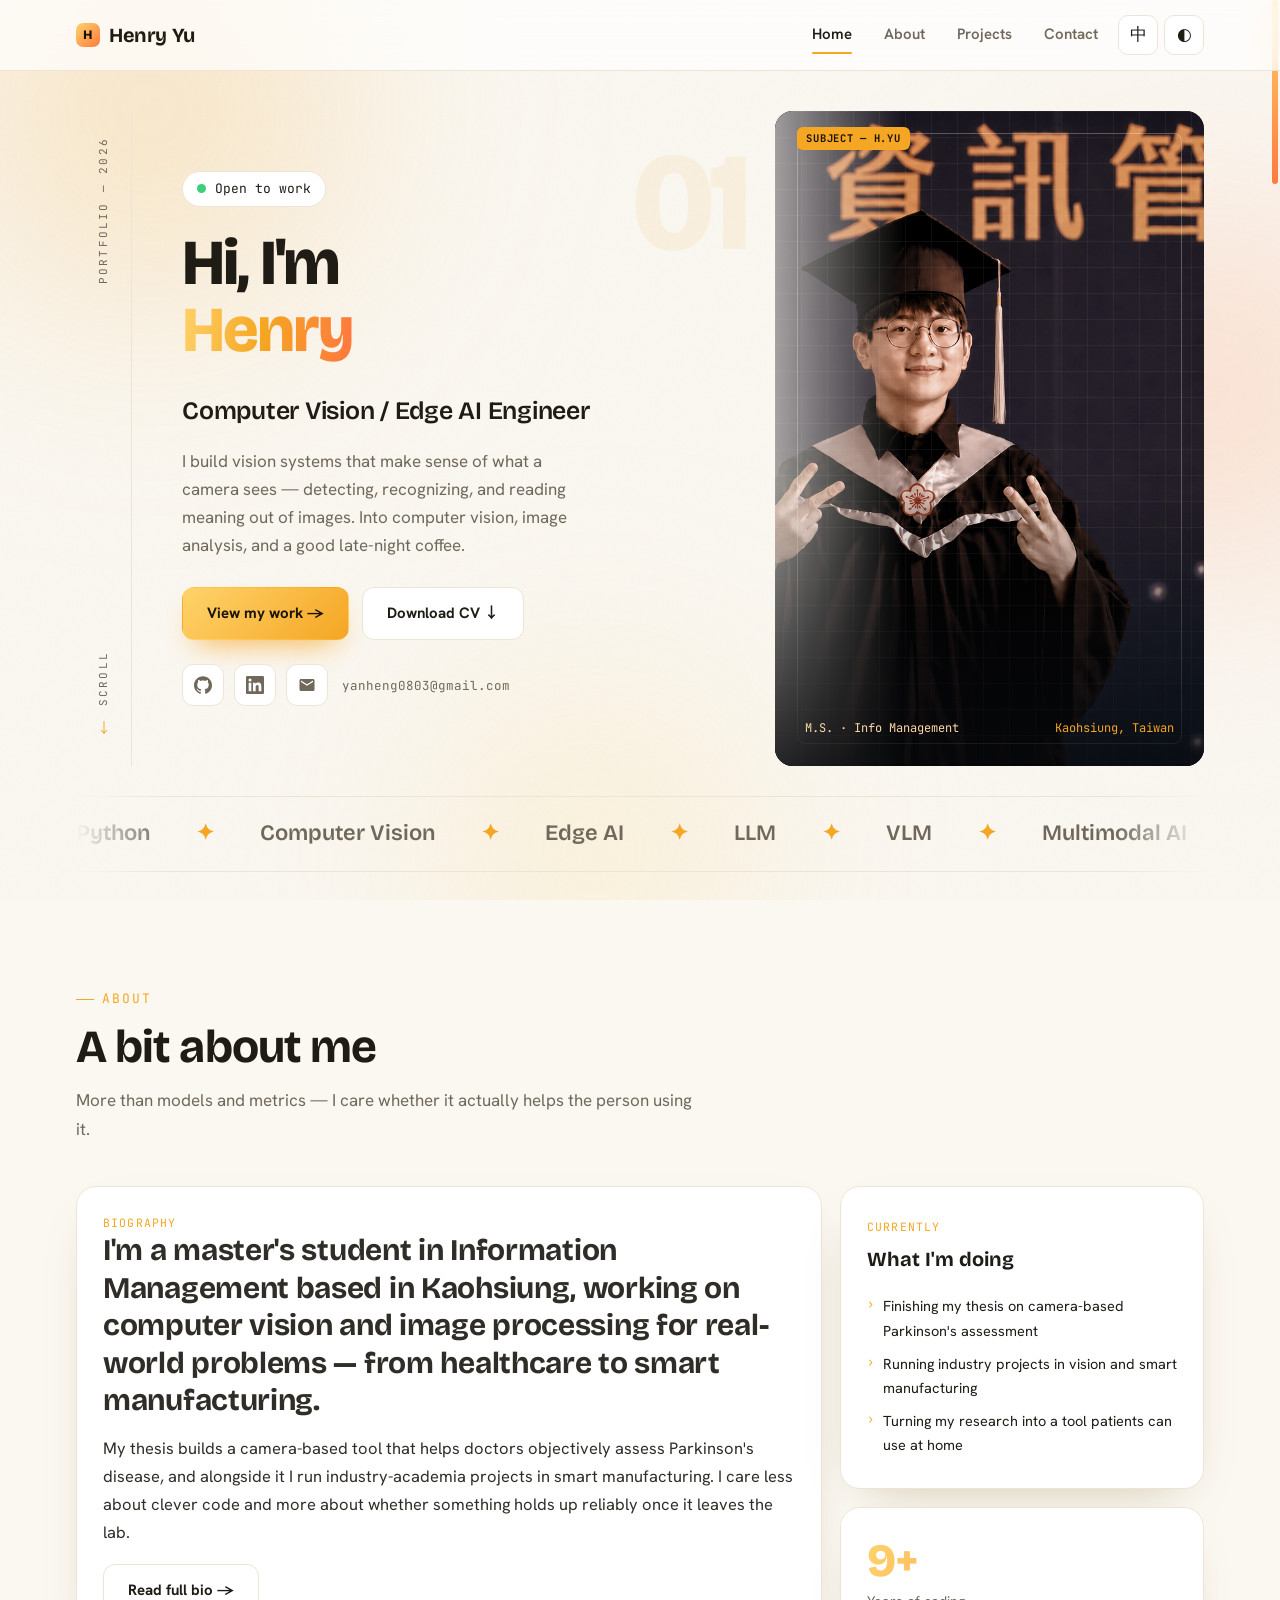
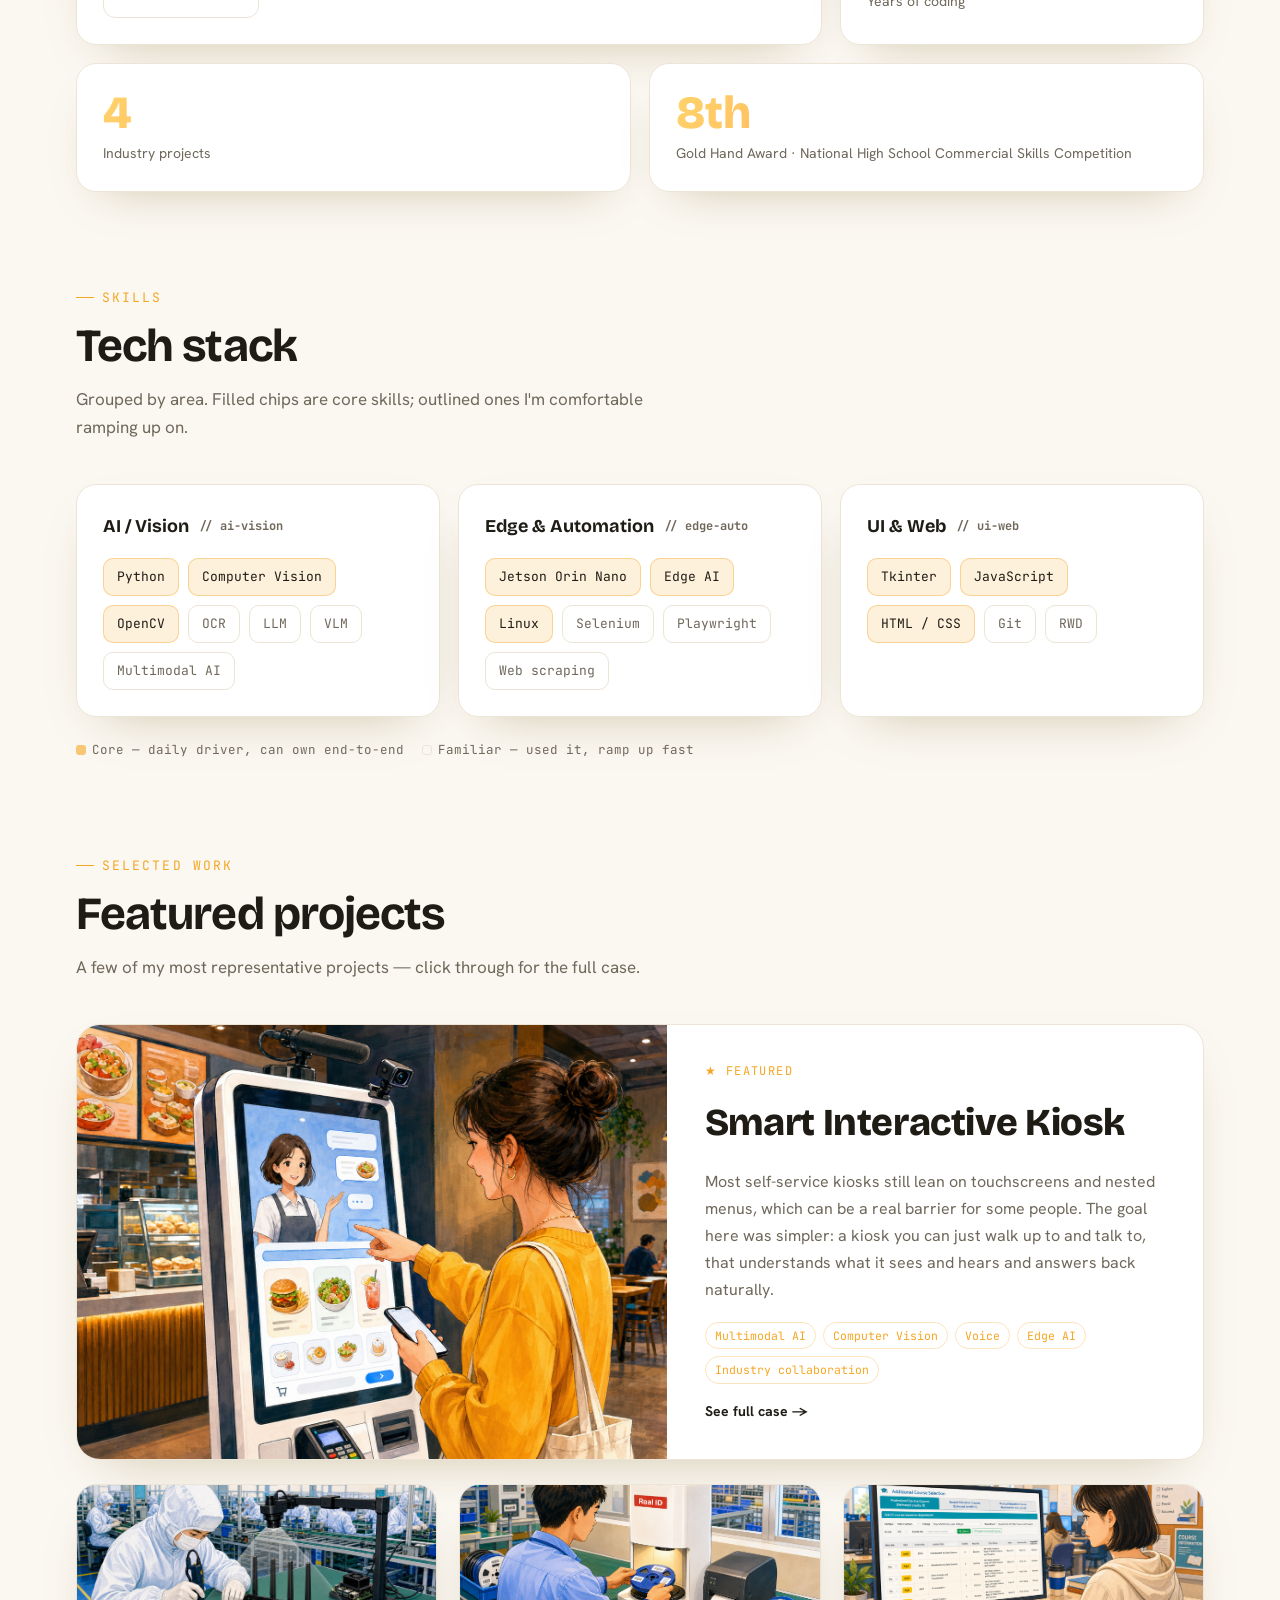
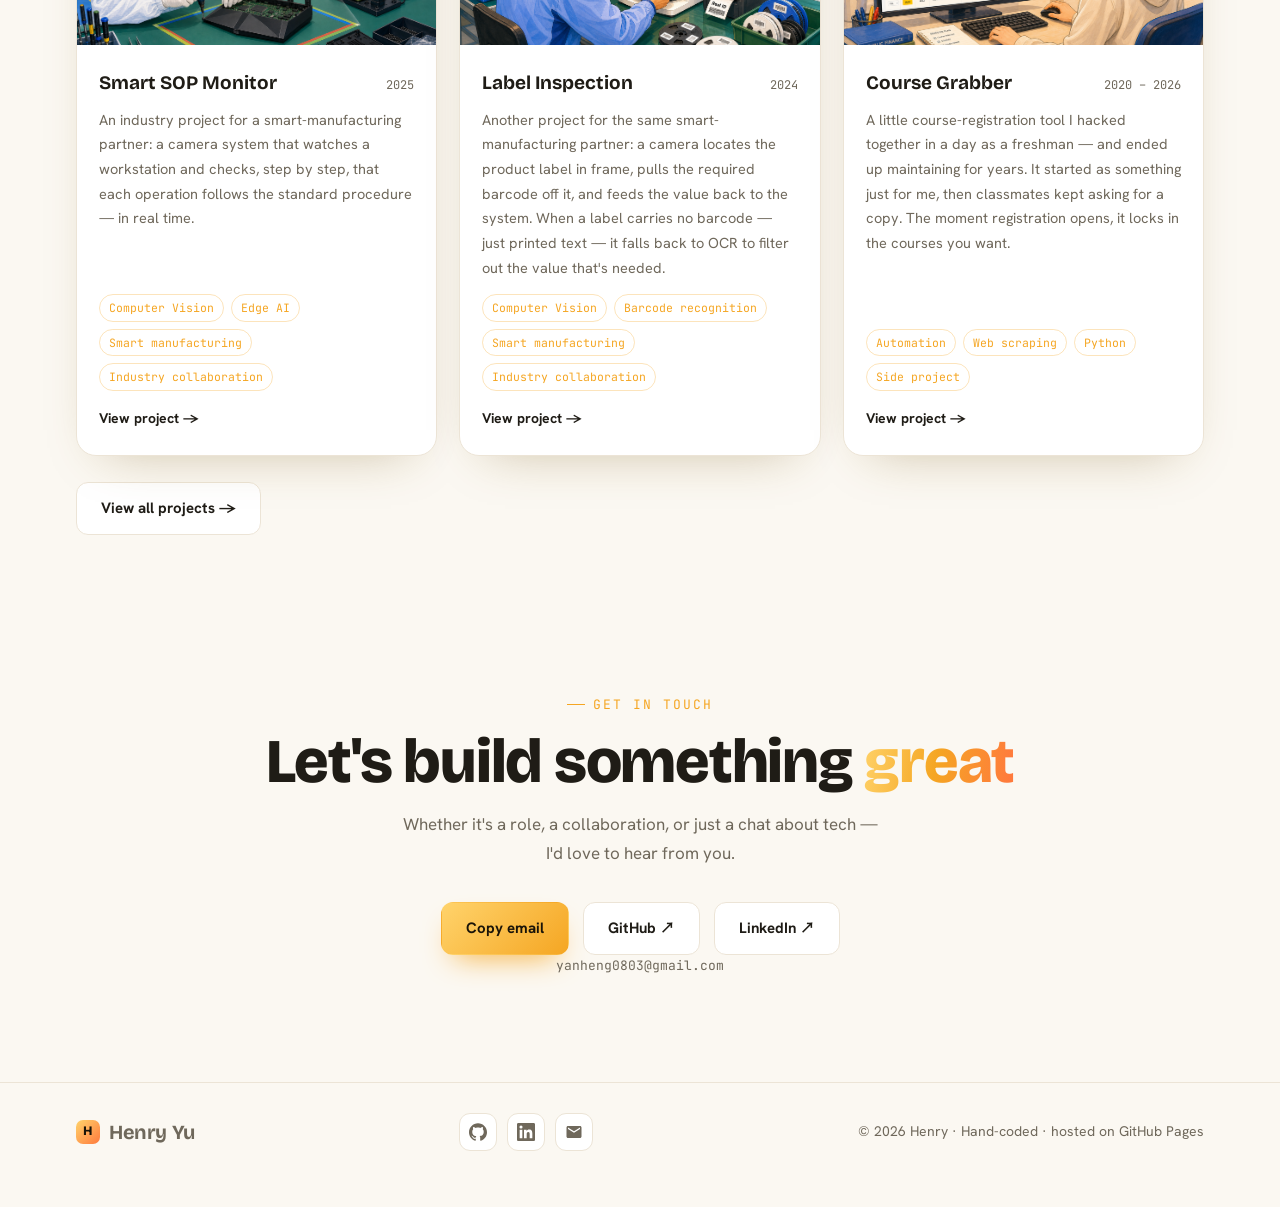
==== index.html @ 30075916 "Realign about/projects copy and swap social labels for SVG icons - Update projects intro and hero/ab" ====
<!DOCTYPE html>
<html lang="en" data-theme="dark">
<head>
<meta charset="UTF-8">
<meta name="viewport" content="width=device-width, initial-scale=1.0">
<title>Henry — Software Engineer Portfolio</title>
<link rel="preconnect" href="https://fonts.googleapis.com">
<link rel="preconnect" href="https://fonts.gstatic.com" crossorigin>
<link href="https://fonts.googleapis.com/css2?family=Bricolage+Grotesque:opsz,wght@12..96,400..800&family=Hanken+Grotesk:wght@400;500;600;700&family=JetBrains+Mono:wght@400;500;700&family=Noto+Sans+TC:wght@400;500;700;900&display=swap" rel="stylesheet">
<link rel="stylesheet" href="assets/css/style.css">
</head>
<body data-page="home">
<div class="bg-fx"><span class="blob b1"></span><span class="blob b2"></span><span class="blob b3"></span></div>
<div class="grain"></div>
<div class="progress" id="progress"></div>

<div id="site-nav"></div>

<!-- ===== HERO（CV 框景雜誌版） ===== -->
<header class="hero" id="home">
  <div class="wrap">
    <div class="hero-frame">
      <!-- 左側直書資訊軌 -->
      <div class="hero-rail" aria-hidden="true">
        <span class="rail-top">Portfolio — 2026</span>
        <div class="rail-bot">
          <span class="rail-scroll">Scroll</span>
          <span class="rail-arrow">↓</span>
        </div>
      </div>
      <!-- 文字欄 -->
      <div class="hero-main">
        <span class="hero-num" aria-hidden="true">01</span>
        <span class="status"><span class="pulse"></span><span data-bind="status">Open to work</span></span>
        <h1><span data-en="Hi, I'm" data-zh="嗨！我是">Hi, I'm</span><br><span class="grad" data-bind="name">Henry</span></h1>
        <p class="role" data-bind="role">Computer Vision / Edge AI Engineer</p>
        <p class="tag" data-bind="tagline">I build vision systems that make sense of what a camera sees — detecting, recognizing, and reading meaning out of images.</p>
        <div class="hero-btns">
          <a href="projects.html" class="btn btn-primary" data-en="View my work →" data-zh="看我的專案 →">View my work →</a>
          <a href="#" class="btn btn-ghost" data-href="resume" target="_blank" rel="noopener" data-en="Download CV ↓" data-zh="下載履歷 ↓">Download CV ↓</a>
        </div>
        <div class="hero-foot">
          <div class="socials">
            <a href="#" data-href="github" title="GitHub" aria-label="GitHub" target="_blank" rel="noopener"><svg viewBox="0 0 24 24" fill="currentColor" aria-hidden="true"><path d="M12 .297c-6.63 0-12 5.373-12 12 0 5.303 3.438 9.8 8.205 11.385.6.113.82-.258.82-.577 0-.285-.01-1.04-.015-2.04-3.338.724-4.042-1.61-4.042-1.61C4.422 18.07 3.633 17.7 3.633 17.7c-1.087-.744.084-.729.084-.729 1.205.084 1.838 1.236 1.838 1.236 1.07 1.835 2.809 1.305 3.495.998.108-.776.417-1.305.76-1.605-2.665-.3-5.466-1.332-5.466-5.93 0-1.31.465-2.38 1.235-3.22-.135-.303-.54-1.523.105-3.176 0 0 1.005-.322 3.3 1.23.96-.267 1.98-.399 3-.405 1.02.006 2.04.138 3 .405 2.28-1.552 3.285-1.23 3.285-1.23.645 1.653.24 2.873.12 3.176.765.84 1.23 1.91 1.23 3.22 0 4.61-2.805 5.625-5.475 5.92.42.36.81 1.096.81 2.22 0 1.606-.015 2.896-.015 3.286 0 .315.21.69.825.57C20.565 22.092 24 17.592 24 12.297c0-6.627-5.373-12-12-12"/></svg></a>
            <a href="#" data-href="linkedin" title="LinkedIn" aria-label="LinkedIn" target="_blank" rel="noopener"><svg viewBox="0 0 24 24" fill="currentColor" aria-hidden="true"><path d="M20.447 20.452h-3.554v-5.569c0-1.328-.027-3.037-1.852-3.037-1.853 0-2.136 1.445-2.136 2.939v5.667H9.351V9h3.414v1.561h.046c.477-.9 1.637-1.85 3.37-1.85 3.601 0 4.267 2.37 4.267 5.455v6.286zM5.337 7.433a2.062 2.062 0 01-2.063-2.065 2.064 2.064 0 112.063 2.065zm1.782 13.019H3.555V9h3.564v11.452zM22.225 0H1.771C.792 0 0 .774 0 1.729v20.542C0 23.227.792 24 1.771 24h20.451C23.2 24 24 23.227 24 22.271V1.729C24 .774 23.2 0 22.222 0h.003z"/></svg></a>
            <a href="#contact" title="Email" aria-label="Email"><svg viewBox="0 0 24 24" fill="currentColor" aria-hidden="true"><path d="M20 4H4c-1.1 0-1.99.9-1.99 2L2 18c0 1.1.9 2 2 2h16c1.1 0 2-.9 2-2V6c0-1.1-.9-2-2-2zm0 4l-8 5-8-5V6l8 5 8-5v2z"/></svg></a>
          </div>
          <span class="hero-mail" data-bind="email">hello@henry.dev</span>
        </div>
      </div>
      <!-- 右側全出血框景肖像 -->
      <div class="hero-photo">
        <img class="hero-portrait" src="assets/img/me.png" alt="Henry">
        <span class="photo-blend" aria-hidden="true"></span>
        <span class="photo-edge" aria-hidden="true"></span>
        <span class="photo-grid" aria-hidden="true"></span>
        <span class="photo-frame" aria-hidden="true"></span>
        <span class="photo-scrim" aria-hidden="true"></span>
        <span class="photo-tag">Subject — H.Yu</span>
        <span class="photo-cap">
          <span data-en="M.S. · Info Management" data-zh="資訊管理碩士">M.S. · Info Management</span>
          <span class="photo-loc" data-bind="location">Kaohsiung, TW</span>
        </span>
      </div>
    </div>
  </div>
  <div class="wrap"><div class="marquee" id="marquee"></div></div>
</header>

<!-- ===== ABOUT 摘要 ===== -->
<section class="wrap" id="about-teaser" style="padding-top:86px;padding-bottom:86px">
  <div class="sec-head" data-reveal>
    <span class="eyebrow">About</span>
    <h2 data-en="A bit about me" data-zh="關於我">A bit about me</h2>
    <p data-en="More than models and metrics — I care whether it actually helps the person using it." data-zh="不只是模型與數字，更在意它是不是真的幫得上使用它的人。">More than models and metrics — I care whether it actually helps the person using it.</p>
  </div>
  <div class="bento">
    <article class="cell c-bio spot" data-reveal>
      <span class="en" data-en="Biography" data-zh="自傳">Biography</span>
      <p class="big" data-en="I'm a master's student in Information Management based in Kaohsiung, working on computer vision and image processing for real-world problems — from healthcare to smart manufacturing." data-zh="我是一名來自高雄的資訊管理碩士生，主要做電腦視覺與影像處理，把它們用在真實的問題上——從醫療到智慧製造。">I'm a master's student in Information Management based in Kaohsiung, working on computer vision and image processing for real-world problems — from healthcare to smart manufacturing.</p>
      <p data-en="My thesis builds a camera-based tool that helps doctors objectively assess Parkinson's disease, and alongside it I run industry-academia projects in smart manufacturing. I care less about clever code and more about whether something holds up reliably once it leaves the lab." data-zh="我的碩士論文是用攝影機協助醫師客觀評估巴金森氏症，同時也接下智慧製造的產學合作計畫。比起把程式寫得多聰明，我更在意一件東西離開實驗室後，能不能穩定地在現實裡運作。">My thesis builds a camera-based tool that helps doctors objectively assess Parkinson's disease, and alongside it I run industry-academia projects in smart manufacturing. I care less about clever code and more about whether something holds up reliably once it leaves the lab.</p>
      <div class="more"><a class="btn btn-ghost" href="about.html" data-en="Read full bio →" data-zh="完整自我介紹 →">Read full bio →</a></div>
    </article>
    <article class="cell c-side spot" data-reveal>
      <span class="en" data-en="Currently" data-zh="近況">Currently</span>
      <h3 data-en="What I'm doing" data-zh="正在做的事">What I'm doing</h3>
      <ul>
        <li><span class="mn">›</span> <span data-en="Finishing my thesis on camera-based Parkinson's assessment" data-zh="完成以攝影機評估巴金森氏症的碩士論文">Finishing my thesis on camera-based Parkinson's assessment</span></li>
        <li><span class="mn">›</span> <span data-en="Running industry projects in vision and smart manufacturing" data-zh="執行影像處理與智慧製造的產學計畫">Running industry projects in vision and smart manufacturing</span></li>
        <li><span class="mn">›</span> <span data-en="Turning my research into a tool patients can use at home" data-zh="把研究做成病患在家就能使用的工具">Turning my research into a tool patients can use at home</span></li>
      </ul>
    </article>
    <div id="stats" style="display:contents"></div>
  </div>
</section>

<!-- ===== SKILLS ===== -->
<section class="wrap" id="skills-sec" style="padding:0 26px 86px">
  <div class="sec-head" data-reveal>
    <span class="eyebrow">Skills</span>
    <h2 data-en="Tech stack" data-zh="技術棧">Tech stack</h2>
    <p data-en="Grouped by area. Filled chips are core skills; outlined ones I'm comfortable ramping up on." data-zh="依領域分組，實心代表核心技能、外框代表熟悉並能上手。">Grouped by area. Filled chips are core skills; outlined ones I'm comfortable ramping up on.</p>
  </div>
  <div class="skill-bento" id="skills" data-reveal></div>
  <div class="skill-note">
    <span><span class="dotc"></span><span data-en="Core — daily driver, can own end-to-end" data-zh="核心：日常主力、能獨立負責">Core — daily driver, can own end-to-end</span></span>
    <span><span class="doto"></span><span data-en="Familiar — used it, ramp up fast" data-zh="熟悉：用過、能快速上手">Familiar — used it, ramp up fast</span></span>
  </div>
</section>

<!-- ===== 精選專案 ===== -->
<section class="wrap" id="work" style="padding:0 26px 60px">
  <div class="sec-head" data-reveal>
    <span class="eyebrow">Selected work</span>
    <h2 data-en="Featured projects" data-zh="精選專案">Featured projects</h2>
    <p data-en="A few of my most representative projects — click through for the full case." data-zh="挑了幾個最有代表性的作品，點進去看完整介紹。">A few of my most representative projects — click through for the full case.</p>
  </div>
  <div id="featured-grid" data-reveal></div>
  <div style="margin-top:26px"><a class="btn btn-ghost" href="projects.html" data-en="View all projects →" data-zh="查看全部專案 →">View all projects →</a></div>
</section>

<!-- ===== 聯絡 ===== -->
<section class="contact" id="contact">
  <div class="wrap" data-reveal>
    <span class="eyebrow" style="justify-content:center">Get in touch</span>
    <h2><span data-en="Let's build something" data-zh="一起做點">Let's build something</span> <span class="grad" data-en="great" data-zh="有趣的事">great</span><span data-en="" data-zh="吧"></span></h2>
    <p data-en="Whether it's a role, a collaboration, or just a chat about tech — I'd love to hear from you." data-zh="不論是工作機會、專案合作，或只是想聊聊技術，都歡迎找我。">Whether it's a role, a collaboration, or just a chat about tech — I'd love to hear from you.</p>
    <div class="cbtns">
      <a class="btn btn-primary" id="mailbtn" href="#" data-href="email" data-en="Copy email" data-zh="複製 Email">Copy email</a>
      <a class="btn btn-ghost" href="#" data-href="github" target="_blank" rel="noopener">GitHub ↗</a>
      <a class="btn btn-ghost" href="#" data-href="linkedin" target="_blank" rel="noopener">LinkedIn ↗</a>
    </div>
    <p class="copy" id="copyhint" data-bind="email">hello@henry.dev</p>
  </div>
</section>

<div id="site-foot"></div>

<script src="assets/js/data.js"></script>
<script src="assets/js/app.js"></script>
</body>
</html>
---- assets/css/style.css ----
/* ============================================================
   共用樣式 · 多頁作品集
   亮/暗主題、Bento、極光背景、共用元件
   ============================================================ */
@property --ang{syntax:'<angle>';initial-value:0deg;inherits:false}

:root{
  --accent:#f5a623;
  --accent2:#ff7a3d;
  --accent3:#ffd36b;
  --display:"Bricolage Grotesque","Noto Sans TC",sans-serif;
  --body:"Hanken Grotesk","Noto Sans TC",sans-serif;
  --mono:"JetBrains Mono",monospace;
  --r:20px;
  --sb-w:12px;                 /* 自訂捲軸軌道寬度（亦為預留空間） */
  --face-x:42.3%;              /* me.png 水平焦點：650 / 1536，肖像直裁時讓人物置中 */
}
html[data-theme="dark"]{
  --bg:#0b0c0f; --bg2:#0e1014; --elev:#14161c; --elev2:#191c24;
  --ink:#edeff4; --muted:#969cab; --line:#23262f;
  --glass:rgba(20,22,28,.6);
  --shadow:0 24px 60px -30px rgba(0,0,0,.8);
  --aurora:.5;
}
html[data-theme="light"]{
  --bg:#fbf8f2; --bg2:#fff; --elev:#ffffff; --elev2:#fffaf0;
  --ink:#1f1c16; --muted:#6f685b; --line:#ece4d6;
  --glass:rgba(255,255,255,.7);
  --shadow:0 20px 50px -28px rgba(120,90,20,.4);
  --aurora:.35;
}

*{margin:0;padding:0;box-sizing:border-box}
html{scroll-behavior:smooth}
body{background:var(--bg);color:var(--ink);font-family:var(--body);font-size:17px;line-height:1.7;-webkit-font-smoothing:antialiased;overflow-x:clip;transition:background .4s,color .4s}
::selection{background:var(--accent);color:#1a1408}
a{color:inherit}
img{max-width:100%;display:block;-webkit-user-select:none;user-select:none;-webkit-user-drag:none;-webkit-touch-callout:none}
.wrap{max-width:1180px;margin:0 auto;padding:0 26px}
section{scroll-margin-top:90px;position:relative;z-index:1}

/* ---- 背景：極光 + 顆粒 ---- */
.bg-fx{position:fixed;inset:0;z-index:0;pointer-events:none;overflow:hidden}
.blob{position:absolute;border-radius:50%;filter:blur(90px);opacity:var(--aurora);mix-blend-mode:screen}
html[data-theme="light"] .blob{mix-blend-mode:multiply;filter:blur(110px)}
.blob.b1{width:540px;height:540px;background:radial-gradient(circle,var(--accent),transparent 70%);top:-160px;left:-120px;animation:drift1 22s ease-in-out infinite}
.blob.b2{width:460px;height:460px;background:radial-gradient(circle,var(--accent2),transparent 70%);top:18%;right:-160px;animation:drift2 26s ease-in-out infinite}
.blob.b3{width:420px;height:420px;background:radial-gradient(circle,var(--accent3),transparent 70%);bottom:-160px;left:30%;animation:drift1 30s ease-in-out infinite}
@keyframes drift1{50%{transform:translate(60px,40px) scale(1.1)}}
@keyframes drift2{50%{transform:translate(-50px,60px) scale(1.05)}}
.grain{position:fixed;inset:0;z-index:0;pointer-events:none;opacity:.05;
  background-image:url("data:image/svg+xml,%3Csvg xmlns='http://www.w3.org/2000/svg' width='120' height='120'%3E%3Cfilter id='n'%3E%3CfeTurbulence type='fractalNoise' baseFrequency='.9' numOctaves='2'/%3E%3C/filter%3E%3Crect width='100%25' height='100%25' filter='url(%23n)'/%3E%3C/svg%3E")}

/* ---- 捲動進度條 ---- */
.progress{position:fixed;top:0;left:0;height:3px;width:0;z-index:120;background:linear-gradient(90deg,var(--accent),var(--accent2))}

/* ---- 自訂捲軸：隱藏原生捲軸、浮在內容之上但置於 nav 之後、停止捲動後淡出（全頁適用） ---- */
html{scrollbar-width:none;-ms-overflow-style:none}
html::-webkit-scrollbar,body::-webkit-scrollbar{width:0;height:0;display:none}
/* 浮層式捲軸：不占版面寬度（nav 與各區塊維持滿版、淡出不位移）；z-index 介於內容(1)與 nav(100) 之間，捲到頂端會滑進 nav 後方 */
#scrollbar{position:fixed;top:0;right:0;z-index:50;width:var(--sb-w);height:100%;pointer-events:none;opacity:0;transition:opacity .3s ease}
#scrollbar.show{opacity:1}
#scrollbar .sb-thumb{position:absolute;top:0;right:2px;width:6px;min-height:36px;border-radius:999px;background:linear-gradient(180deg,var(--accent3),var(--accent2));box-shadow:0 2px 8px -3px rgba(0,0,0,.35);pointer-events:auto;cursor:grab;will-change:transform;transition:width .15s ease,right .15s ease}
#scrollbar .sb-thumb:hover{width:8px;right:1px}
#scrollbar .sb-thumb:active{cursor:grabbing;width:8px;right:1px}
@media(prefers-reduced-motion:reduce){#scrollbar,#scrollbar .sb-thumb{transition:none}}
@media(max-width:620px){:root{--sb-w:9px}#scrollbar .sb-thumb{width:5px;right:2px}#scrollbar .sb-thumb:hover,#scrollbar .sb-thumb:active{width:6px;right:1px}}

/* ---- 標題系統 ---- */
.eyebrow{font-family:var(--mono);font-size:13px;letter-spacing:.16em;color:var(--accent);text-transform:uppercase;display:inline-flex;align-items:center;gap:8px}
.eyebrow::before{content:"";width:18px;height:1px;background:var(--accent)}
.sec-head{margin-bottom:42px;max-width:62ch}
.sec-head h2{font-family:var(--display);font-weight:700;font-size:clamp(30px,4.4vw,46px);letter-spacing:-.02em;margin-top:12px;line-height:1.08}
.sec-head p{color:var(--muted);margin-top:14px}
.grad{background:linear-gradient(100deg,var(--accent3),var(--accent) 25%,var(--accent2) 50%,var(--accent) 75%,var(--accent3));-webkit-background-clip:text;background-clip:text;color:transparent;background-size:200% auto;background-position:0 center;animation:shine 7s linear infinite}
@keyframes shine{to{background-position:200% center}}

/* reveal */
[data-reveal]{opacity:0;transform:translateY(22px);transition:opacity .7s ease,transform .7s cubic-bezier(.2,.7,.2,1)}
[data-reveal].in{opacity:1;transform:none}

/* ---------- NAV ---------- */
#site-nav{position:sticky;top:0;z-index:100;transition:box-shadow .3s ease}
#site-nav.scrolled{box-shadow:0 10px 30px -20px rgba(0,0,0,.55)}
nav.nav{position:relative;backdrop-filter:blur(14px);background:var(--glass);border-bottom:1px solid var(--line)}
.nav-in{max-width:1180px;margin:0 auto;padding:14px 26px;display:flex;align-items:center;justify-content:space-between}
.logo{font-family:var(--display);font-weight:700;font-size:20px;letter-spacing:-.02em;text-decoration:none;display:flex;align-items:center;gap:9px}
.logo .mk{width:24px;height:24px;border-radius:7px;background:linear-gradient(135deg,var(--accent3),var(--accent2));display:grid;place-items:center;color:#1a1408;font-size:13px;font-weight:800}
.nav-right{display:flex;align-items:center;gap:6px}
.nav-links{display:flex;gap:4px;align-items:center}
.nav-links a{text-decoration:none;color:var(--muted);font-weight:600;font-size:15px;padding:8px 14px;border-radius:9px;transition:.18s;position:relative}
.nav-links a:hover{color:var(--ink)}
.nav-links a.active{color:var(--ink)}
.nav-links a.active::after{content:"";position:absolute;left:14px;right:14px;bottom:2px;height:2px;background:var(--accent);border-radius:2px}
.icon-btn{width:40px;height:40px;border-radius:10px;border:1px solid var(--line);background:var(--elev);color:var(--ink);cursor:pointer;display:grid;place-items:center;font-size:17px;transition:.2s}
.icon-btn:hover{border-color:var(--accent);color:var(--accent)}
.burger{display:none}

/* ---------- 共用元件 ---------- */
.btn{display:inline-flex;align-items:center;gap:9px;text-decoration:none;font-weight:700;font-size:15px;padding:13px 24px;border-radius:12px;transition:.2s;border:1px solid transparent;cursor:pointer}
.btn-primary{background:linear-gradient(135deg,var(--accent3),var(--accent));color:#1a1408;box-shadow:0 14px 30px -14px var(--accent)}
.btn-primary:hover{transform:translateY(-2px)}
.btn-ghost{border-color:var(--line);color:var(--ink);background:var(--elev)}
.btn-ghost:hover{border-color:var(--accent);transform:translateY(-2px)}
.socials{display:flex;gap:10px}
.socials a{width:42px;height:42px;border-radius:11px;background:var(--elev);border:1px solid var(--line);display:grid;place-items:center;text-decoration:none;font-family:var(--mono);font-size:13px;font-weight:700;color:var(--muted);transition:.2s}
.socials a:hover{color:var(--accent);border-color:var(--accent);transform:translateY(-3px)}
.socials svg{width:18px;height:18px;display:block}
.spot{position:relative}
.spot::before{content:"";position:absolute;inset:0;background:radial-gradient(280px circle at var(--mx,50%) var(--my,50%),color-mix(in srgb,var(--accent) 20%,transparent),transparent 62%);opacity:0;transition:opacity .3s;pointer-events:none}
.spot:hover::before{opacity:1}
.pills{display:flex;flex-wrap:wrap;gap:9px}
.pill{font-family:var(--mono);font-size:13px;padding:7px 13px;border-radius:10px;border:1px solid var(--line);color:var(--muted);transition:.18s;cursor:default}
.pill.core{background:color-mix(in srgb,var(--accent) 16%,transparent);border-color:color-mix(in srgb,var(--accent) 40%,transparent);color:var(--ink)}
.pill:hover{transform:translateY(-2px);border-color:var(--accent);color:var(--ink)}

/* ---------- HERO（首頁 · CV 框景雜誌版） ---------- */
.hero{padding:40px 0 22px}
.status{display:inline-flex;align-items:center;gap:9px;font-family:var(--mono);font-size:13px;color:var(--ink);background:var(--elev);border:1px solid var(--line);padding:6px 14px;border-radius:999px;margin-bottom:22px}
.status .pulse{width:9px;height:9px;border-radius:50%;background:#3ad07a;box-shadow:0 0 0 0 rgba(58,208,122,.6);animation:pulse 2s infinite}
@keyframes pulse{70%{box-shadow:0 0 0 8px rgba(58,208,122,0)}100%{box-shadow:0 0 0 0 rgba(58,208,122,0)}}

/* 版面骨架：直書軌 + 文字 + 框景肖像（無外框卡片，直接落在頁面上） */
.hero-frame{position:relative;display:grid;grid-template-columns:56px minmax(0,1fr) clamp(360px,38%,440px);min-height:540px}

/* 左側直書資訊軌 */
.hero-rail{border-right:1px solid var(--line);display:flex;flex-direction:column;align-items:center;justify-content:space-between;padding:26px 0}
.hero-rail .rail-top,.hero-rail .rail-scroll{writing-mode:vertical-rl;transform:rotate(180deg);font-family:var(--mono);font-size:11px;letter-spacing:.2em;color:var(--muted);text-transform:uppercase}
.hero-rail .rail-bot{display:flex;flex-direction:column;align-items:center;gap:10px}
.hero-rail .rail-arrow{color:var(--accent);font-size:14px}

/* 中間文字欄 */
.hero-main{position:relative;display:flex;flex-direction:column;justify-content:center;padding:clamp(40px,5vw,60px) clamp(30px,4vw,50px)}
.hero-main > :not(.hero-num){position:relative;z-index:1}
.hero-main .status{align-self:flex-start}
.hero-num{position:absolute;top:22px;right:30px;z-index:0;font-family:var(--display);font-weight:800;font-size:clamp(96px,12vw,140px);line-height:1;letter-spacing:-.04em;color:color-mix(in srgb,var(--accent) 9%,transparent);pointer-events:none;user-select:none}
.hero h1{font-family:var(--display);font-weight:800;font-size:clamp(46px,5.2vw,64px);line-height:1.06;letter-spacing:-.03em}
.hero .role{font-family:var(--display);font-weight:600;font-size:clamp(20px,2.4vw,25px);color:var(--ink);margin-top:26px;letter-spacing:-.01em}
.hero .role b{color:var(--muted);font-weight:600}
.hero .tag{color:var(--muted);font-size:17px;max-width:42ch;margin:14px 0 28px;line-height:1.65}
.hero-btns{display:flex;gap:13px;flex-wrap:wrap}
.hero-foot{display:flex;align-items:center;gap:14px;margin-top:24px;flex-wrap:wrap}
.hero-mail{font-family:var(--mono);font-size:12.5px;color:var(--muted)}

/* 右側全出血框景肖像 */
.hero-photo{position:relative;overflow:hidden;border-radius:18px;background:linear-gradient(150deg,#3a3f58,#15171f)}
.hero-portrait{position:absolute;inset:0;width:100%;height:100%;object-fit:cover;object-position:var(--face-x) top;filter:grayscale(.4) contrast(1.06) brightness(.95)}
.photo-blend{position:absolute;inset:0;background:linear-gradient(165deg,color-mix(in srgb,var(--accent2) 45%,transparent),color-mix(in srgb,var(--bg) 45%,transparent));mix-blend-mode:color;pointer-events:none}
.photo-edge{position:absolute;inset:0;background:linear-gradient(to right,color-mix(in srgb,var(--bg) 60%,transparent),transparent 30%);pointer-events:none}
.photo-grid{position:absolute;inset:0;pointer-events:none;background:linear-gradient(rgba(255,255,255,.05) 1px,transparent 1px) 0 0/100% 26px,linear-gradient(90deg,rgba(255,255,255,.05) 1px,transparent 1px) 0 0/26px 100%}
.photo-frame{position:absolute;inset:22px;border:1px solid rgba(255,255,255,.28);border-radius:8px;pointer-events:none}
.photo-scrim{position:absolute;left:0;right:0;bottom:0;height:42%;background:linear-gradient(to top,rgba(8,9,12,.8),transparent);pointer-events:none}
.photo-tag{position:absolute;top:16px;left:22px;font-family:var(--mono);font-size:10.5px;font-weight:700;letter-spacing:.07em;text-transform:uppercase;background:var(--accent);color:#1a1408;padding:3px 9px;border-radius:6px}
.photo-cap{position:absolute;left:30px;right:30px;bottom:28px;font-family:var(--mono);font-size:12px;color:#ffd9a8;display:flex;justify-content:space-between;gap:10px}
.photo-cap .photo-loc{color:var(--accent)}

/* ---------- MARQUEE ---------- */
.marquee{margin-top:30px;border-top:1px solid var(--line);border-bottom:1px solid var(--line);padding:18px 0;overflow:hidden;
  -webkit-mask:linear-gradient(90deg,transparent,#000 8%,#000 92%,transparent);mask:linear-gradient(90deg,transparent,#000 8%,#000 92%,transparent)}
.marquee .track{display:flex;gap:46px;width:max-content;animation:scrollx 28s linear infinite}
.marquee:hover .track{animation-play-state:paused}
.marquee .item{font-family:var(--display);font-weight:600;font-size:22px;color:var(--muted);display:flex;align-items:center;gap:46px;white-space:nowrap}
.marquee .item span::after{content:"✦";color:var(--accent);margin-left:46px}
@keyframes scrollx{to{transform:translateX(-50%)}}

/* ---------- BENTO ---------- */
.bento{display:grid;grid-template-columns:repeat(6,1fr);grid-auto-rows:minmax(120px,auto);gap:18px}
.cell{background:var(--elev);border:1px solid var(--line);border-radius:var(--r);padding:26px;box-shadow:var(--shadow);position:relative;overflow:hidden;transition:border-color .25s,transform .25s}
.cell:hover{border-color:color-mix(in srgb,var(--accent) 50%,var(--line));transform:translateY(-3px)}
.cell .en{font-family:var(--mono);font-size:11.5px;letter-spacing:.1em;color:var(--accent);text-transform:uppercase}
.cell h3{font-family:var(--display);font-weight:700;font-size:20px;margin:6px 0 10px}
.cell p{color:var(--muted);font-size:15.5px}
.c-bio{grid-column:span 4;grid-row:span 2;display:flex;flex-direction:column}
.c-bio .big{font-family:var(--display);font-weight:700;font-size:clamp(22px,2.5vw,30px);letter-spacing:-.01em;line-height:1.25;margin-bottom:14px}
.c-bio p{font-size:16.5px;color:var(--ink);opacity:.92}
.c-bio .more{margin-top:auto;padding-top:18px}
.c-side{grid-column:span 2}
.c-side ul{list-style:none;margin-top:8px;display:flex;flex-direction:column;gap:8px}
.c-side li{font-size:14.5px;display:flex;gap:9px;color:var(--ink)}
.c-side li .mn{font-family:var(--mono);color:var(--accent);font-size:12px}
.c-side li a{text-decoration:none;transition:color .18s}
.c-side li a:hover{color:var(--accent)}
.c-stat{grid-column:span 2;display:flex;flex-direction:column;justify-content:center}
.c-stat .num{font-family:var(--display);font-weight:800;font-size:clamp(34px,4vw,46px);line-height:1;background:linear-gradient(120deg,var(--accent3),var(--accent2));-webkit-background-clip:text;background-clip:text;color:transparent}
.c-stat .k{color:var(--muted);font-size:14px;margin-top:6px}
.half{grid-column:span 3}

/* ---------- SKILLS ---------- */
.skill-bento{display:grid;grid-template-columns:repeat(3,1fr);gap:18px}
.scard{background:var(--elev);border:1px solid var(--line);border-radius:var(--r);padding:26px;box-shadow:var(--shadow)}
.scard h3{font-family:var(--display);font-weight:700;font-size:18px;display:flex;align-items:center;gap:10px;margin-bottom:16px}
.scard h3 .n{font-family:var(--mono);font-size:12px;color:var(--muted)}
.skill-note{margin-top:22px;font-family:var(--mono);font-size:12.5px;color:var(--muted);display:flex;gap:18px;flex-wrap:wrap}
.skill-note b{color:var(--ink);font-weight:500}
.dotc{display:inline-block;width:10px;height:10px;border-radius:3px;background:color-mix(in srgb,var(--accent) 60%,transparent);margin-right:6px;vertical-align:-1px}
.doto{display:inline-block;width:10px;height:10px;border-radius:3px;border:1px solid var(--line);margin-right:6px;vertical-align:-1px}

/* ---------- PROJECTS ---------- */
.featured{display:grid;grid-template-columns:1.1fr 1fr;background:var(--elev);border:1px solid var(--line);border-radius:24px;overflow:hidden;box-shadow:var(--shadow);margin-bottom:24px;transition:border-color .25s;text-decoration:none;color:inherit}
.featured:hover{border-color:color-mix(in srgb,var(--accent) 50%,var(--line))}
.featured .cover{--inset:18px;min-height:300px;position:relative;display:grid;place-items:center;color:#fff;overflow:hidden;background:linear-gradient(150deg,#3a3f58,#15171f);background-size:cover;background-position:center}
.featured .cover .label{font-family:var(--display);font-weight:800;font-size:34px;z-index:2;text-align:center;padding:0 24px;text-shadow:0 2px 16px rgba(0,0,0,.35)}
.featured .body{padding:36px 38px;display:flex;flex-direction:column;justify-content:center}
.featured .ribbon{font-family:var(--mono);font-size:12px;color:var(--accent);letter-spacing:.12em;text-transform:uppercase}
.featured h3{font-family:var(--display);font-weight:800;font-size:clamp(26px,3.4vw,38px);letter-spacing:-.01em;margin:10px 0 12px}
.featured p{color:var(--muted);font-size:16px;margin-bottom:18px}

.proj-grid{display:grid;grid-template-columns:repeat(3,1fr);gap:22px}
.pcard{background:var(--elev);border:1px solid var(--line);border-radius:20px;overflow:hidden;box-shadow:var(--shadow);transition:transform .25s,border-color .25s;display:flex;flex-direction:column;text-decoration:none;color:inherit}
.pcard:hover{transform:translateY(-6px);border-color:color-mix(in srgb,var(--accent) 50%,var(--line))}
.pcover{--inset:13px;height:160px;position:relative;display:grid;place-items:center;color:#fff;overflow:hidden;background-size:cover;background-position:center}
.pcover .lb{font-family:var(--display);font-weight:800;font-size:21px;z-index:2;text-align:center;padding:0 16px}
.cv1{background:linear-gradient(150deg,#3a3f58,#15171f)}
.cv2{background:linear-gradient(150deg,#2e6e63,#163f38)}
.cv3{background:linear-gradient(150deg,#a8581f,#5e2c0c)}
.cv4{background:linear-gradient(150deg,#5a3f7a,#2c1d44)}
.cv5{background:linear-gradient(150deg,#1f5f8b,#10314a)}
/* 封面：電腦視覺「框景」處理 —— 細感測格線 + 內框 + 類別角標；填了真圖時自動隱藏 */
.featured .cover::after,.pcover::after,.detail-cover::after{content:"";position:absolute;inset:0;pointer-events:none;
  background:linear-gradient(rgba(255,255,255,.045) 1px,transparent 1px) 0 0/100% 26px,
            linear-gradient(90deg,rgba(255,255,255,.045) 1px,transparent 1px) 0 0/26px 100%}
.featured .cover::before,.pcover::before,.detail-cover::before{content:"";position:absolute;inset:var(--inset);pointer-events:none;z-index:1;
  border:1px solid rgba(255,255,255,.26);border-radius:8px}
.cov-tag{position:absolute;top:var(--inset);left:var(--inset);transform:translateY(-50%);z-index:3;
  font-family:var(--mono);font-size:10.5px;font-weight:700;letter-spacing:.07em;text-transform:uppercase;
  background:var(--accent);color:#1a1408;padding:3px 9px;border-radius:6px;box-shadow:0 4px 12px -6px rgba(0,0,0,.55)}
.featured .cover.has-img::after,.pcover.has-img::after,.detail-cover.has-img::after,
.featured .cover.has-img::before,.pcover.has-img::before,.detail-cover.has-img::before{display:none}
.has-img .cov-tag{display:none}
.pbody{padding:22px 22px 24px;display:flex;flex-direction:column;flex:1}
.pbody .ptop{display:flex;justify-content:space-between;align-items:baseline;gap:10px}
.pbody h3{font-family:var(--display);font-weight:700;font-size:19px}
.pbody .year{font-family:var(--mono);font-size:12px;color:var(--muted)}
.pbody p{color:var(--muted);font-size:14.5px;margin:8px 0 14px}
.ptags{display:flex;gap:7px;flex-wrap:wrap;margin-top:auto}
.ptags span{font-family:var(--mono);font-size:11.5px;color:var(--accent);border:1px solid color-mix(in srgb,var(--accent) 30%,transparent);padding:3px 9px;border-radius:999px}
.plink{margin-top:16px;font-weight:700;font-size:14px;text-decoration:none;color:var(--ink);display:inline-flex;align-items:center;gap:6px;transition:.18s}
.pcard:hover .plink{color:var(--accent);gap:10px}

/* 標籤篩選 */
.filters{display:flex;gap:10px;flex-wrap:wrap;margin-bottom:34px}
.fchip{font-family:var(--mono);font-size:13px;padding:8px 16px;border-radius:999px;border:1px solid var(--line);background:var(--elev);color:var(--muted);cursor:pointer;transition:.18s}
.fchip:hover{color:var(--ink);border-color:var(--accent)}
.fchip.on{background:var(--ink);color:var(--bg);border-color:var(--ink)}

/* ---------- 頁面通用頁首 ---------- */
.page-head{padding-top:64px;padding-bottom:10px}
.page-head h1{font-family:var(--display);font-weight:800;font-size:clamp(38px,7vw,72px);letter-spacing:-.03em;line-height:1.02;margin-top:14px}
.page-head p{color:var(--muted);font-size:18px;max-width:56ch;margin-top:16px}

/* ---------- ABOUT 頁 ---------- */
.about-hero{padding-top:48px;padding-bottom:20px;display:grid;grid-template-columns:.72fr 1.28fr;gap:clamp(30px,4vw,50px);align-items:center}
.about-hero .photo{height:clamp(400px,42vw,470px)}
.about-hero .hero-portrait{object-position:var(--face-x) 18%}
/* about 肖像較窄，框景說明一律直排，避免兩段文字相撞 */
.about-hero .photo-cap{flex-direction:column;align-items:flex-start;gap:3px;font-size:11.5px}
.prose{max-width:68ch}
.prose p{margin:0 0 20px;font-size:17.5px;color:var(--ink);opacity:.92}
.prose p:first-of-type::first-letter{font-family:var(--display);font-weight:800;font-size:3.4em;float:left;line-height:.8;padding:6px 12px 0 0;color:var(--accent)}
.lead-line{font-family:var(--display);font-weight:700;font-size:clamp(22px,3vw,32px);line-height:1.3;letter-spacing:-.01em;margin-bottom:26px}

/* timeline */
.timeline{position:relative;margin-top:14px;padding-left:30px}
.timeline::before{content:"";position:absolute;left:7px;top:6px;bottom:6px;width:2px;background:linear-gradient(var(--accent),transparent)}
.tl-item{position:relative;padding:0 0 30px 14px}
.tl-item::before{content:"";position:absolute;left:-30px;top:6px;width:16px;height:16px;border-radius:50%;background:var(--bg);border:3px solid var(--accent)}
.tl-item .when{font-family:var(--mono);font-size:13px;color:var(--accent)}
.tl-item h3{font-family:var(--display);font-weight:700;font-size:20px;margin:4px 0 4px}
.tl-item .where{color:var(--ink);font-weight:600;font-size:15px}
.tl-item p{color:var(--muted);font-size:15px;margin-top:6px}

/* values */
.values{display:grid;grid-template-columns:repeat(3,1fr);gap:18px}
.vcard{background:var(--elev);border:1px solid var(--line);border-radius:var(--r);padding:28px;box-shadow:var(--shadow)}
.vcard .vn{font-family:var(--display);font-weight:800;font-size:30px;color:color-mix(in srgb,var(--accent) 70%,var(--ink));line-height:1}
.vcard h3{font-family:var(--display);font-weight:700;font-size:19px;margin:14px 0 8px}
.vcard p{color:var(--muted);font-size:15px}

/* ---------- PROJECT 詳情頁 ---------- */
.detail-hero{padding:36px 0 10px}
.back{font-family:var(--mono);font-size:13px;color:var(--muted);text-decoration:none}
.back:hover{color:var(--accent)}
.detail-hero h1{font-family:var(--display);font-weight:800;font-size:clamp(34px,6vw,62px);letter-spacing:-.03em;margin:16px 0 8px;line-height:1.02}
.detail-hero .en{font-family:var(--mono);color:var(--accent);font-size:14px;letter-spacing:.1em}
.detail-meta-row{display:flex;gap:22px;flex-wrap:wrap;margin-top:16px;color:var(--muted);font-family:var(--mono);font-size:13px}
.detail-cover{--inset:22px;height:clamp(220px,40vw,420px);border-radius:24px;margin:30px 0;position:relative;display:grid;place-items:center;color:#fff;overflow:hidden;box-shadow:var(--shadow);background-size:cover;background-position:center}
.detail-cover .label{font-family:var(--display);font-weight:800;font-size:clamp(28px,5vw,52px);z-index:2;text-shadow:0 2px 18px rgba(0,0,0,.4)}
.detail-layout{display:grid;grid-template-columns:1fr 280px;gap:46px;align-items:start}
.detail-body h2{font-family:var(--display);font-weight:700;font-size:26px;margin:34px 0 12px;letter-spacing:-.01em}
.detail-body p{color:var(--ink);opacity:.92;margin-bottom:16px}
.detail-body ul{margin:0 0 16px 20px;color:var(--muted)}
.detail-body li{margin-bottom:6px}
.detail-side{position:sticky;top:100px;background:var(--elev);border:1px solid var(--line);border-radius:var(--r);padding:24px;box-shadow:var(--shadow)}
.detail-side .row{padding:12px 0;border-bottom:1px solid var(--line)}
.detail-side .row:last-of-type{border-bottom:0}
.detail-side .k{font-family:var(--mono);font-size:12px;color:var(--muted);text-transform:uppercase;letter-spacing:.08em}
.detail-side .v{font-weight:600;margin-top:3px}
.detail-side .btn{width:100%;justify-content:center;margin-top:14px}
.gallery{display:grid;grid-template-columns:repeat(2,1fr);gap:16px;margin:24px 0}
.gallery img,.gallery .ph{border-radius:16px;border:1px solid var(--line);height:200px;width:100%;object-fit:cover;background:var(--elev2);display:grid;place-items:center;color:var(--muted);font-family:var(--mono);font-size:13px}
.pager{display:flex;justify-content:space-between;gap:16px;margin:50px 0 0;flex-wrap:wrap}
.pager a{flex:1;min-width:240px;background:var(--elev);border:1px solid var(--line);border-radius:16px;padding:18px 22px;text-decoration:none;transition:.2s}
.pager a:hover{border-color:var(--accent)}
.pager .dir{font-family:var(--mono);font-size:12px;color:var(--muted)}
.pager .t{font-family:var(--display);font-weight:700;font-size:18px;margin-top:4px}
.pager .next{text-align:right}

/* ---------- CONTACT + FOOTER ---------- */
.contact{padding:90px 0 40px;text-align:center}
.contact h2{font-family:var(--display);font-weight:800;font-size:clamp(32px,6vw,62px);letter-spacing:-.02em;margin:14px 0 16px;line-height:1.04}
.contact p{color:var(--muted);max-width:48ch;margin:0 auto 34px}
.cbtns{display:flex;gap:14px;justify-content:center;flex-wrap:wrap}
.copy{font-family:var(--mono);font-size:13px;color:var(--muted);margin-top:18px}
.site-foot{border-top:1px solid var(--line);margin-top:30px;padding:30px 0 56px}
.foot-in{display:flex;justify-content:space-between;align-items:center;flex-wrap:wrap;gap:16px;color:var(--muted);font-size:14px}
.foot-in .socials a{width:38px;height:38px}

/* ---------- 桌機強化（≥901） ---------- */
@media(min-width:901px){
  /* 首頁 About bento：拿掉 grid-row:auto 後重新密鋪，避免「近況」卡被撐高留白
     版位：自傳(4×2) | 近況 ＋ 一張數據(右欄上下)；底部兩張寬數據(3+3) */
  #about-teaser .c-side{display:flex;flex-direction:column;justify-content:center}
  #about-teaser #stats .c-stat:nth-child(1){grid-column:span 2}
  #about-teaser #stats .c-stat:nth-child(2),
  #about-teaser #stats .c-stat:nth-child(3){grid-column:span 3}
}
/* ---------- RWD ---------- */
@media(max-width:900px){
  @media(min-width:621px){
    /* 平板：收起直書資訊軌，保留「文字＋框景肖像」兩欄 */
    .hero{padding:30px 0 20px}
    .hero-frame{grid-template-columns:minmax(0,1fr) clamp(280px,40%,360px);min-height:480px}
    .hero-rail{display:none}
    .hero-main{padding:clamp(34px,4.5vw,48px) clamp(28px,3.5vw,40px)}
    .hero h1{font-size:clamp(42px,6vw,56px)}
    .hero .role{font-size:clamp(19px,2.6vw,23px);margin-top:22px}
    .hero .tag{max-width:36ch;margin:12px 0 24px}
    .hero-num{font-size:clamp(80px,11vw,110px);top:18px;right:24px}
    /* about hero（平板）：維持「框景肖像 + 文字」兩欄、縮小比例、文字左對齊 */
    .about-hero{grid-template-columns:clamp(220px,32%,280px) minmax(0,1fr);gap:clamp(24px,3.5vw,38px);padding-top:34px}
    .about-hero .photo{height:clamp(320px,44vw,400px)}
  }
  /* 平板與手機共用：框景說明改直排，避免兩段文字相撞 */
  .photo-cap{flex-direction:column;align-items:flex-start;gap:3px;font-size:11.5px}
  .c-bio{grid-column:span 6;grid-row:auto}
  .c-side,.c-stat,.half{grid-column:span 3}
  .skill-bento{grid-template-columns:1fr}
  .featured{grid-template-columns:1fr}
  .featured .cover{min-height:190px}
  .proj-grid{grid-template-columns:1fr 1fr}
  .values{grid-template-columns:1fr}
  .detail-layout{grid-template-columns:1fr}
  .detail-side{position:static}
}
@media(max-width:620px){
  .nav-links{position:absolute;top:100%;left:0;right:0;flex-direction:column;align-items:stretch;
    background:var(--bg2);border-bottom:1px solid var(--line);padding:10px 14px 14px;gap:2px;
    transform:translateY(-10px);opacity:0;visibility:hidden;pointer-events:none;
    transition:transform .24s ease,opacity .24s ease,visibility .24s;box-shadow:var(--shadow)}
  .nav-links.open{transform:none;opacity:1;visibility:visible;pointer-events:auto}
  .nav-links a{padding:13px 14px;border-radius:10px;font-size:16px}
  .nav-links a:hover{background:color-mix(in srgb,var(--accent) 12%,transparent);color:var(--ink)}
  .nav-links a.active{color:var(--accent);background:color-mix(in srgb,var(--accent) 14%,transparent)}
  .nav-links a.active::after{display:none}
  .burger{display:grid}
  /* 手機 Hero：框景肖像橫幅置頂、文字左對齊保留雜誌感、緊湊間距 */
  .hero{padding:10px 0 14px}
  .hero > .wrap{padding-left:16px;padding-right:16px}
  .hero-frame{grid-template-columns:1fr;min-height:0}
  .hero-rail{display:none}
  .hero-photo{order:-1;aspect-ratio:4/3}
  .hero-portrait{object-position:var(--face-x) 22%}
  .photo-frame{inset:16px}
  .photo-cap{left:22px;right:22px;bottom:20px}
  .hero-main{padding:28px 22px 26px}
  .hero-main .status{margin-bottom:16px}
  .hero-num{font-size:84px;top:14px;right:18px}
  .hero h1{font-size:clamp(40px,12.5vw,50px);line-height:1.02}
  .hero .role{font-size:19px;margin-top:18px}
  .hero .tag{max-width:40ch;font-size:16px;line-height:1.6;margin:12px 0 22px}
  .hero-foot{margin-top:20px}
  .hero-main .hero-btns{max-width:none;margin:0}
  /* 兩頁共用：CTA 一律等寬雙欄，放不下才自動疊成單欄 */
  .hero-btns{display:grid;grid-template-columns:repeat(auto-fit,minmax(150px,1fr));gap:10px;width:100%;max-width:360px;margin:0 auto}
  .hero-btns .btn{width:100%;justify-content:center}
  /* Marquee：縮小字級、收窄邊緣淡出，讓字看起來是「滑過去」而非被切掉 */
  .marquee{margin-top:18px;-webkit-mask:linear-gradient(90deg,transparent,#000 5%,#000 95%,transparent);mask:linear-gradient(90deg,transparent,#000 5%,#000 95%,transparent)}
  .marquee .track,.marquee .item{gap:32px}
  .marquee .item{font-size:18px}
  .marquee .item span::after{margin-left:32px}
  /* 手機 about：框景肖像橫幅置頂、文字左對齊，與首頁 hero 一致 */
  .about-hero{grid-template-columns:1fr;gap:0;padding-top:16px;padding-bottom:8px}
  .about-hero .photo{height:auto;margin-bottom:22px}
  .about-hero .hero-portrait{object-position:var(--face-x) 30%}
  .about-hero .hero-btns{max-width:none;margin:0}
  .page-head{padding-top:40px;padding-bottom:6px}
  .c-side,.c-stat,.half{grid-column:span 6}
  .proj-grid{grid-template-columns:1fr}
  .gallery{grid-template-columns:1fr}
  .filters{gap:8px}
  .fchip{padding:7px 13px;font-size:12.5px}
}
/* ---------- 語言切換過渡（整頁交叉淡入） ---------- */
::view-transition-old(root){animation:lang-out .28s ease both}
::view-transition-new(root){animation:lang-in .5s cubic-bezier(.2,.7,.2,1) both}
@keyframes lang-out{to{opacity:0}}
@keyframes lang-in{from{opacity:0}}
/* 切換瞬間讓重繪內容直接到位，交叉淡入交給 view-transition */
.no-reveal-anim [data-reveal]{opacity:1!important;transform:none!important;transition:none!important}

@media(prefers-reduced-motion:reduce){
  *{animation:none!important;transition:none!important;scroll-behavior:auto!important}
  [data-reveal]{opacity:1;transform:none}
  ::view-transition-old(root),::view-transition-new(root){animation:none!important}
}
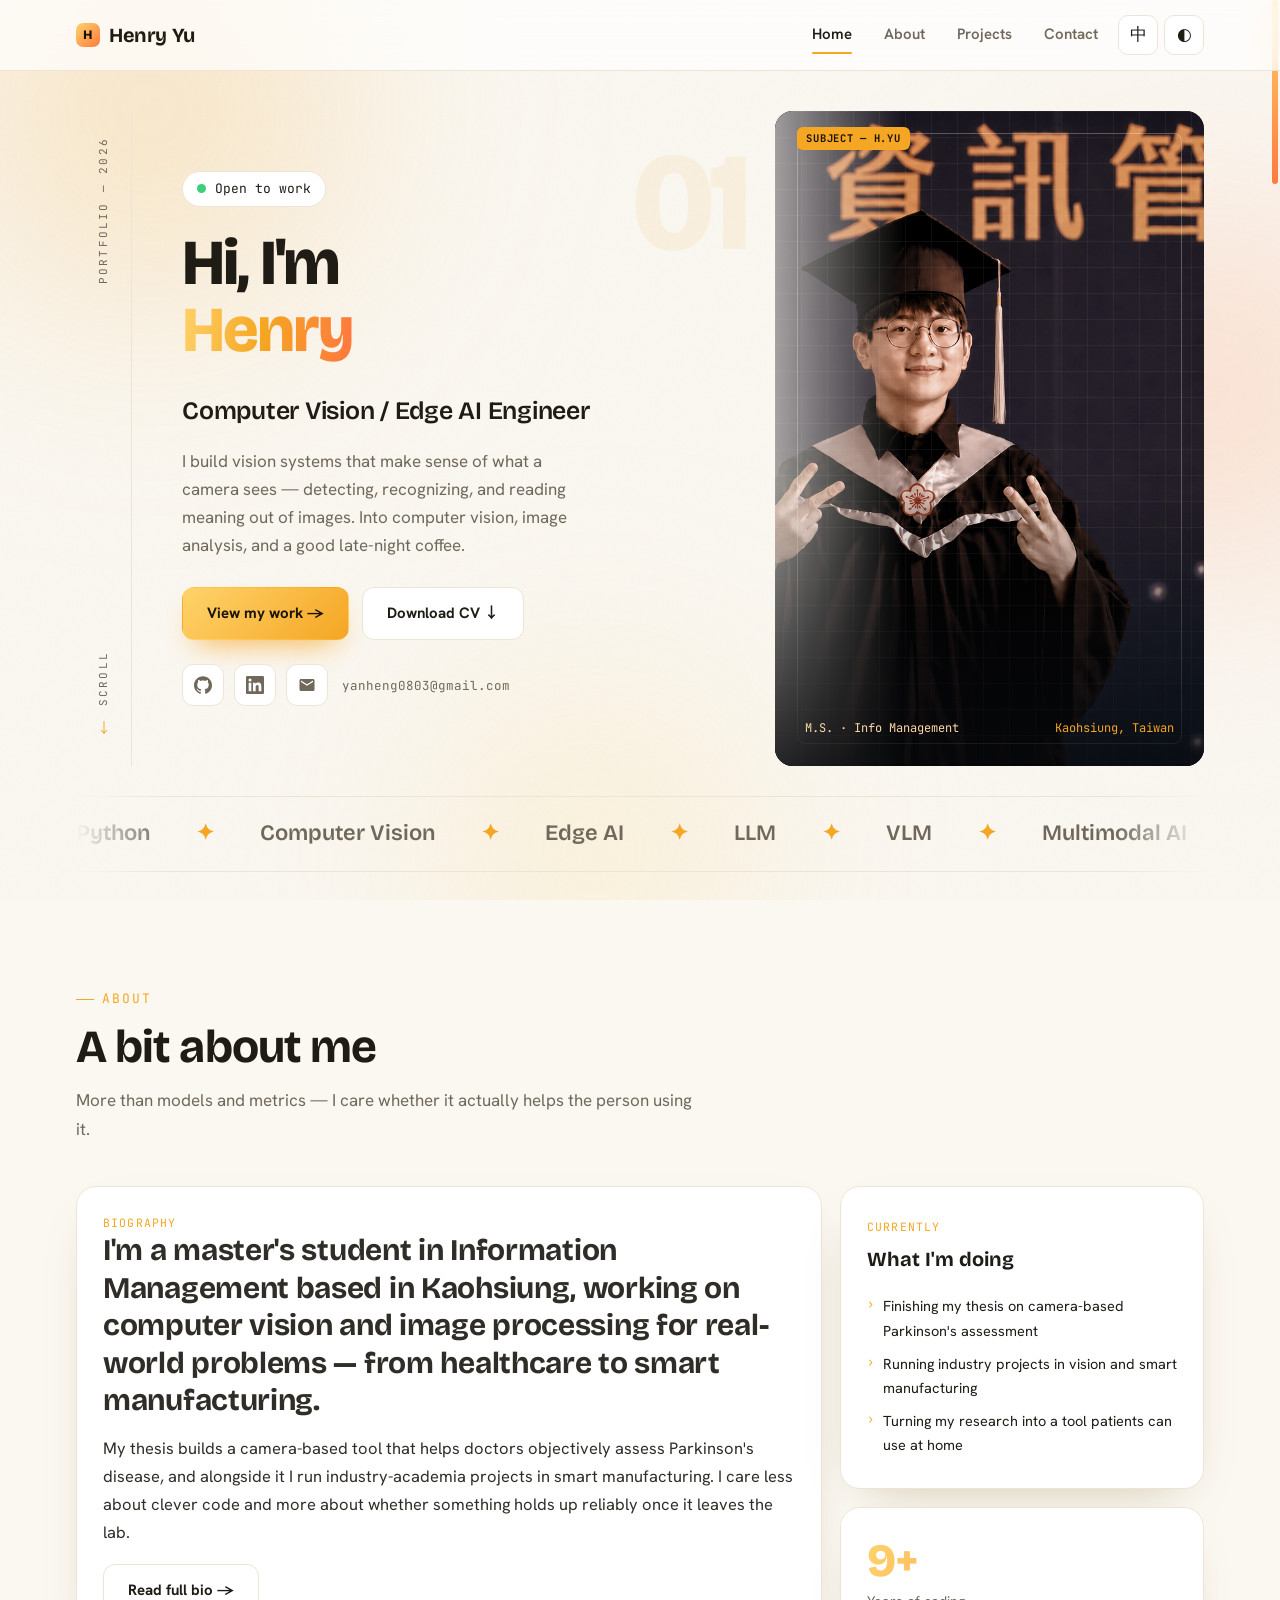
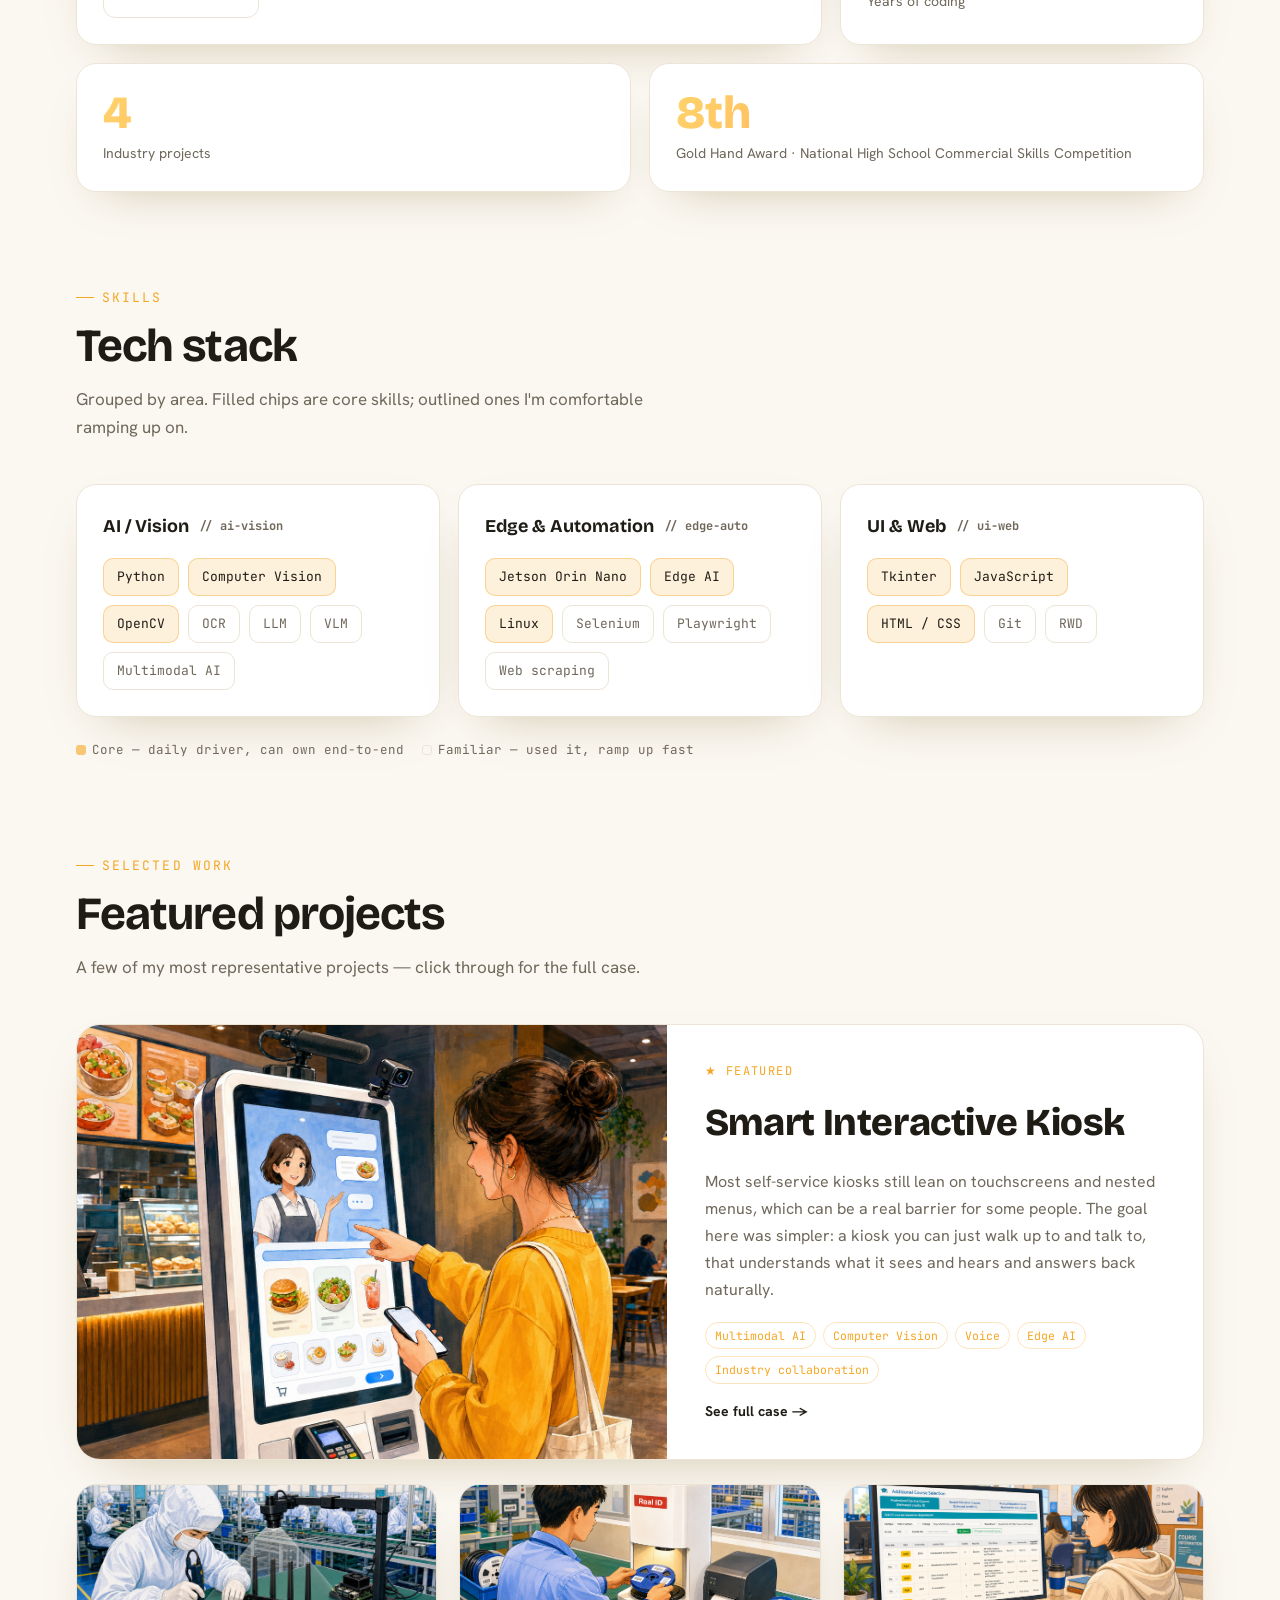
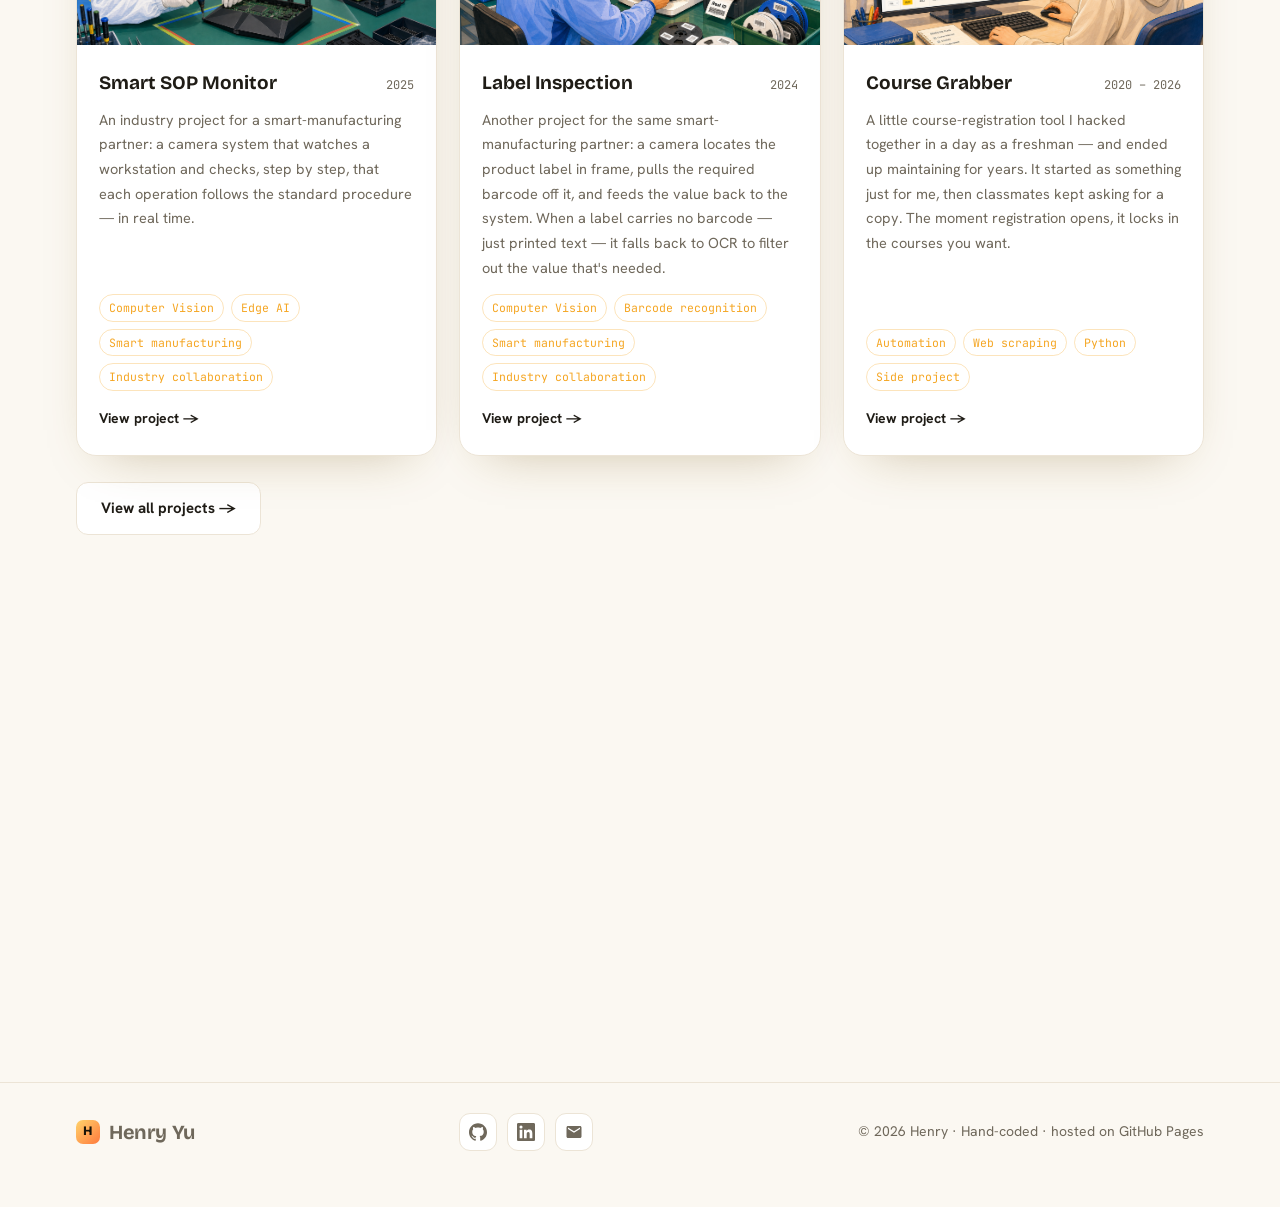
==== commit 2c694092: "Fade in the home hero and reframe the third value - Add data-reveal to the home hero so it animates " ====
--- a/index.html
+++ b/index.html
@@ -19,7 +19,7 @@
 <!-- ===== HERO（CV 框景雜誌版） ===== -->
 <header class="hero" id="home">
   <div class="wrap">
-    <div class="hero-frame">
+    <div class="hero-frame" data-reveal>
       <!-- 左側直書資訊軌 -->
       <div class="hero-rail" aria-hidden="true">
         <span class="rail-top">Portfolio — 2026</span>
@@ -64,7 +64,7 @@
       </div>
     </div>
   </div>
-  <div class="wrap"><div class="marquee" id="marquee"></div></div>
+  <div class="wrap"><div class="marquee" id="marquee" data-reveal></div></div>
 </header>
 
 <!-- ===== ABOUT 摘要 ===== -->
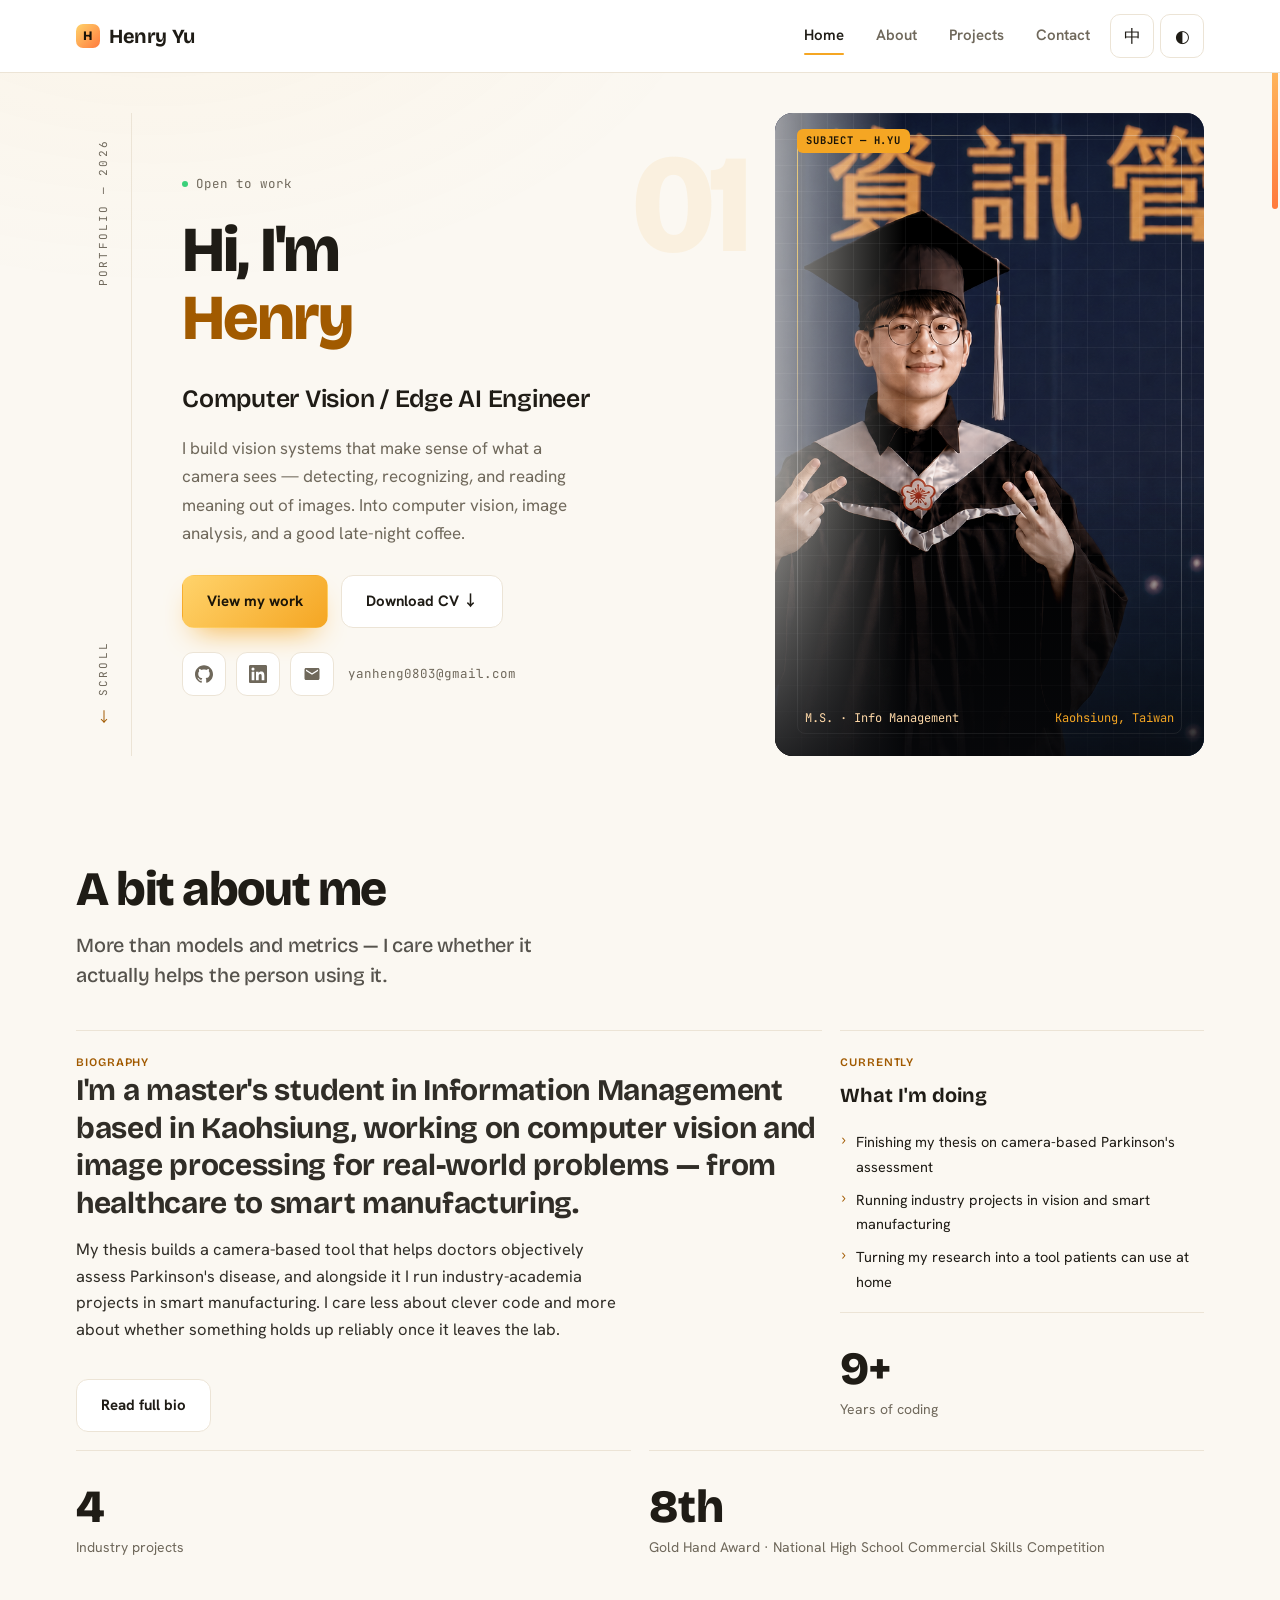
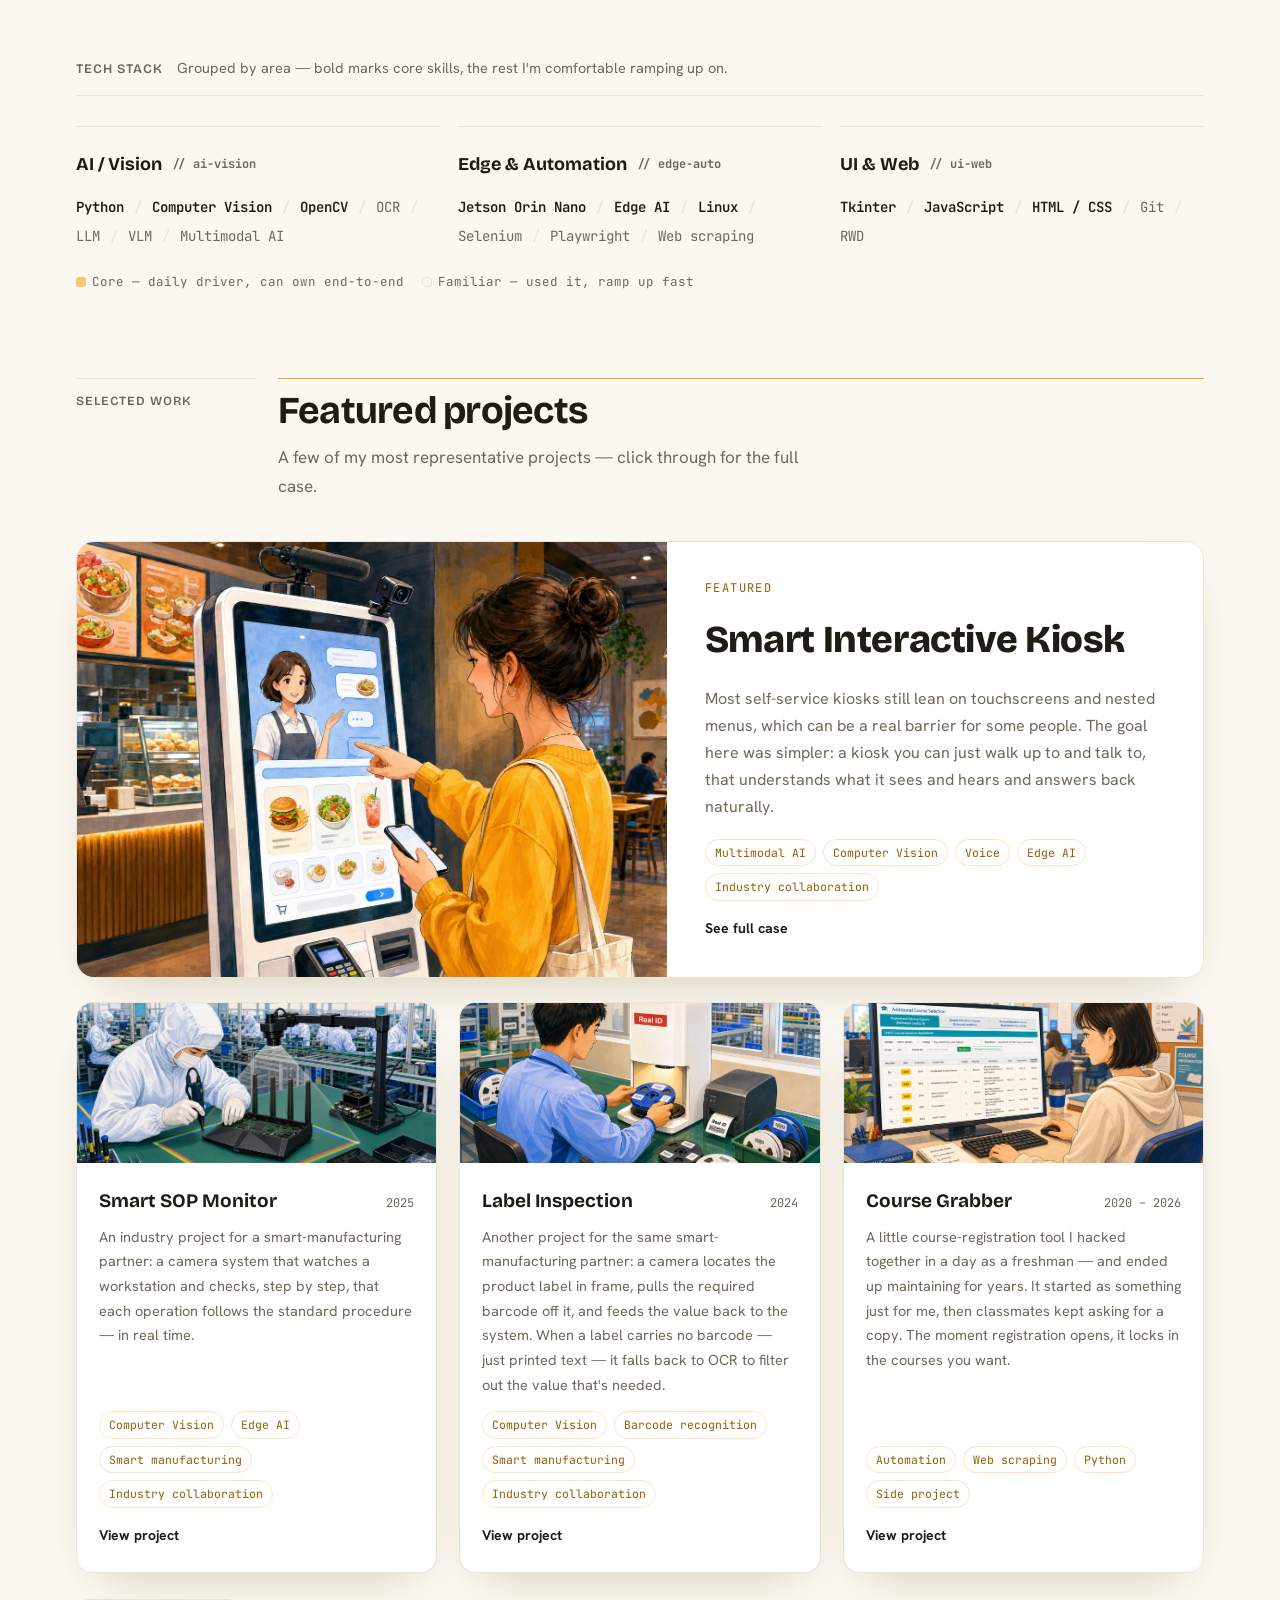
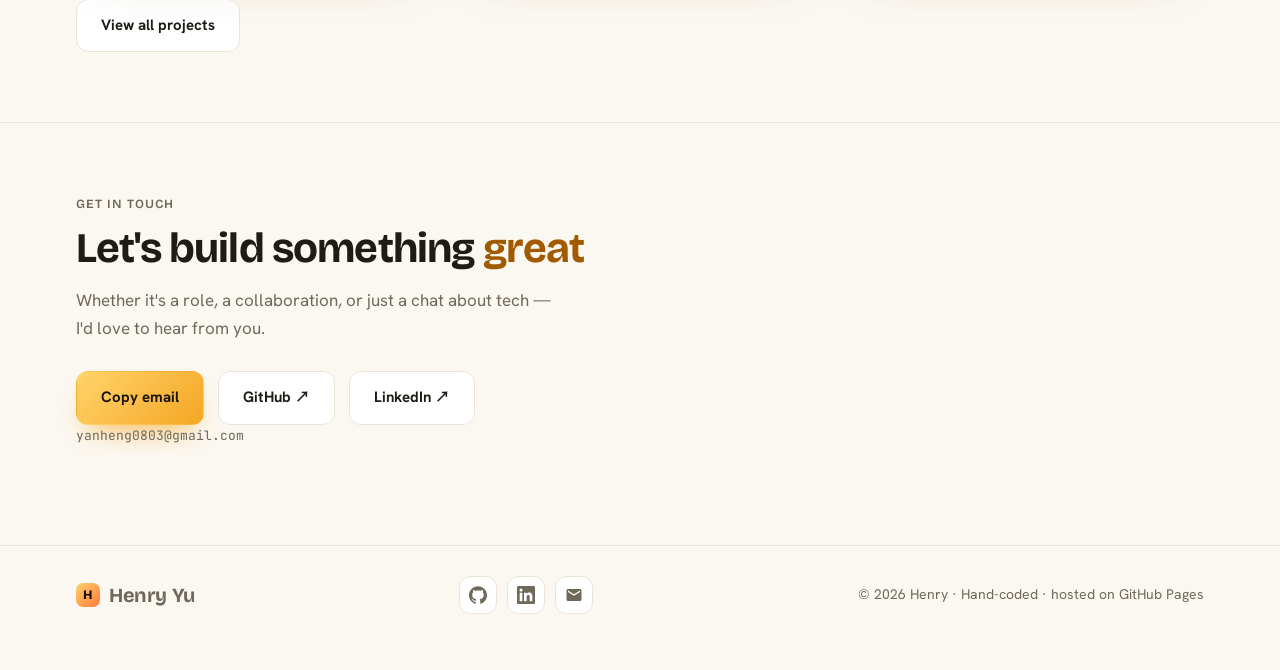
==== commit f07a5c40: "Rework site visuals to feel less like an AI-generated template - Remove aurora background, glassmorp" ====
--- a/index.html
+++ b/index.html
@@ -10,8 +10,7 @@
 <link rel="stylesheet" href="assets/css/style.css">
 </head>
 <body data-page="home">
-<div class="bg-fx"><span class="blob b1"></span><span class="blob b2"></span><span class="blob b3"></span></div>
-<div class="grain"></div>
+<div class="bg-fx"></div>
 <div class="progress" id="progress"></div>
 
 <div id="site-nav"></div>
@@ -36,7 +35,7 @@
         <p class="role" data-bind="role">Computer Vision / Edge AI Engineer</p>
         <p class="tag" data-bind="tagline">I build vision systems that make sense of what a camera sees — detecting, recognizing, and reading meaning out of images.</p>
         <div class="hero-btns">
-          <a href="projects.html" class="btn btn-primary" data-en="View my work →" data-zh="看我的專案 →">View my work →</a>
+          <a href="projects.html" class="btn btn-primary" data-en="View my work" data-zh="看我的專案">View my work</a>
           <a href="#" class="btn btn-ghost" data-href="resume" target="_blank" rel="noopener" data-en="Download CV ↓" data-zh="下載履歷 ↓">Download CV ↓</a>
         </div>
         <div class="hero-foot">
@@ -64,24 +63,22 @@
       </div>
     </div>
   </div>
-  <div class="wrap"><div class="marquee" id="marquee" data-reveal></div></div>
 </header>
 
 <!-- ===== ABOUT 摘要 ===== -->
 <section class="wrap" id="about-teaser" style="padding-top:86px;padding-bottom:86px">
-  <div class="sec-head" data-reveal>
-    <span class="eyebrow">About</span>
+  <div class="sec-editorial" data-reveal>
     <h2 data-en="A bit about me" data-zh="關於我">A bit about me</h2>
     <p data-en="More than models and metrics — I care whether it actually helps the person using it." data-zh="不只是模型與數字，更在意它是不是真的幫得上使用它的人。">More than models and metrics — I care whether it actually helps the person using it.</p>
   </div>
   <div class="bento">
-    <article class="cell c-bio spot" data-reveal>
+    <article class="cell c-bio" data-reveal>
       <span class="en" data-en="Biography" data-zh="自傳">Biography</span>
       <p class="big" data-en="I'm a master's student in Information Management based in Kaohsiung, working on computer vision and image processing for real-world problems — from healthcare to smart manufacturing." data-zh="我是一名來自高雄的資訊管理碩士生，主要做電腦視覺與影像處理，把它們用在真實的問題上——從醫療到智慧製造。">I'm a master's student in Information Management based in Kaohsiung, working on computer vision and image processing for real-world problems — from healthcare to smart manufacturing.</p>
       <p data-en="My thesis builds a camera-based tool that helps doctors objectively assess Parkinson's disease, and alongside it I run industry-academia projects in smart manufacturing. I care less about clever code and more about whether something holds up reliably once it leaves the lab." data-zh="我的碩士論文是用攝影機協助醫師客觀評估巴金森氏症，同時也接下智慧製造的產學合作計畫。比起把程式寫得多聰明，我更在意一件東西離開實驗室後，能不能穩定地在現實裡運作。">My thesis builds a camera-based tool that helps doctors objectively assess Parkinson's disease, and alongside it I run industry-academia projects in smart manufacturing. I care less about clever code and more about whether something holds up reliably once it leaves the lab.</p>
-      <div class="more"><a class="btn btn-ghost" href="about.html" data-en="Read full bio →" data-zh="完整自我介紹 →">Read full bio →</a></div>
+      <div class="more"><a class="btn btn-ghost" href="about.html" data-en="Read full bio" data-zh="完整自我介紹">Read full bio</a></div>
     </article>
-    <article class="cell c-side spot" data-reveal>
+    <article class="cell c-side" data-reveal>
       <span class="en" data-en="Currently" data-zh="近況">Currently</span>
       <h3 data-en="What I'm doing" data-zh="正在做的事">What I'm doing</h3>
       <ul>
@@ -96,10 +93,9 @@
 
 <!-- ===== SKILLS ===== -->
 <section class="wrap" id="skills-sec" style="padding:0 26px 86px">
-  <div class="sec-head" data-reveal>
-    <span class="eyebrow">Skills</span>
+  <div class="sec-quiet" data-reveal>
     <h2 data-en="Tech stack" data-zh="技術棧">Tech stack</h2>
-    <p data-en="Grouped by area. Filled chips are core skills; outlined ones I'm comfortable ramping up on." data-zh="依領域分組，實心代表核心技能、外框代表熟悉並能上手。">Grouped by area. Filled chips are core skills; outlined ones I'm comfortable ramping up on.</p>
+    <p data-en="Grouped by area — bold marks core skills, the rest I'm comfortable ramping up on." data-zh="依領域分組，粗體代表核心技能，其餘則是熟悉並能快速上手的部分。">Grouped by area — bold marks core skills, the rest I'm comfortable ramping up on.</p>
   </div>
   <div class="skill-bento" id="skills" data-reveal></div>
   <div class="skill-note">
@@ -110,27 +106,31 @@
 
 <!-- ===== 精選專案 ===== -->
 <section class="wrap" id="work" style="padding:0 26px 60px">
-  <div class="sec-head" data-reveal>
-    <span class="eyebrow">Selected work</span>
-    <h2 data-en="Featured projects" data-zh="精選專案">Featured projects</h2>
-    <p data-en="A few of my most representative projects — click through for the full case." data-zh="挑了幾個最有代表性的作品，點進去看完整介紹。">A few of my most representative projects — click through for the full case.</p>
+  <div class="sec-split" data-reveal>
+    <span class="lbl" data-en="Selected work" data-zh="精選專案">Selected work</span>
+    <div>
+      <h2 data-en="Featured projects" data-zh="精選專案">Featured projects</h2>
+      <p data-en="A few of my most representative projects — click through for the full case." data-zh="挑了幾個最有代表性的作品，點進去看完整介紹。">A few of my most representative projects — click through for the full case.</p>
+    </div>
   </div>
   <div id="featured-grid" data-reveal></div>
-  <div style="margin-top:26px"><a class="btn btn-ghost" href="projects.html" data-en="View all projects →" data-zh="查看全部專案 →">View all projects →</a></div>
+  <div style="margin-top:26px"><a class="btn btn-ghost" href="projects.html" data-en="View all projects" data-zh="查看全部專案">View all projects</a></div>
 </section>
 
 <!-- ===== 聯絡 ===== -->
 <section class="contact" id="contact">
   <div class="wrap" data-reveal>
-    <span class="eyebrow" style="justify-content:center">Get in touch</span>
-    <h2><span data-en="Let's build something" data-zh="一起做點">Let's build something</span> <span class="grad" data-en="great" data-zh="有趣的事">great</span><span data-en="" data-zh="吧"></span></h2>
-    <p data-en="Whether it's a role, a collaboration, or just a chat about tech — I'd love to hear from you." data-zh="不論是工作機會、專案合作，或只是想聊聊技術，都歡迎找我。">Whether it's a role, a collaboration, or just a chat about tech — I'd love to hear from you.</p>
-    <div class="cbtns">
-      <a class="btn btn-primary" id="mailbtn" href="#" data-href="email" data-en="Copy email" data-zh="複製 Email">Copy email</a>
-      <a class="btn btn-ghost" href="#" data-href="github" target="_blank" rel="noopener">GitHub ↗</a>
-      <a class="btn btn-ghost" href="#" data-href="linkedin" target="_blank" rel="noopener">LinkedIn ↗</a>
+    <div class="inner">
+      <p class="kicker" data-en="Get in touch" data-zh="聯絡我">Get in touch</p>
+      <h2><span data-en="Let's build something" data-zh="一起做點">Let's build something</span> <span class="grad" data-en="great" data-zh="有趣的事">great</span><span data-en="" data-zh="吧"></span></h2>
+      <p data-en="Whether it's a role, a collaboration, or just a chat about tech — I'd love to hear from you." data-zh="不論是工作機會、專案合作，或只是想聊聊技術，都歡迎找我。">Whether it's a role, a collaboration, or just a chat about tech — I'd love to hear from you.</p>
+      <div class="cbtns">
+        <a class="btn btn-primary" id="mailbtn" href="#" data-href="email" data-en="Copy email" data-zh="複製 Email">Copy email</a>
+        <a class="btn btn-ghost" href="#" data-href="github" target="_blank" rel="noopener">GitHub ↗</a>
+        <a class="btn btn-ghost" href="#" data-href="linkedin" target="_blank" rel="noopener">LinkedIn ↗</a>
+      </div>
+      <p class="copy" id="copyhint" data-bind="email">hello@henry.dev</p>
     </div>
-    <p class="copy" id="copyhint" data-bind="email">hello@henry.dev</p>
   </div>
 </section>
 
--- a/assets/css/style.css
+++ b/assets/css/style.css
@@ -11,23 +11,23 @@
   --display:"Bricolage Grotesque","Noto Sans TC",sans-serif;
   --body:"Hanken Grotesk","Noto Sans TC",sans-serif;
   --mono:"JetBrains Mono",monospace;
-  --r:20px;
+  --r:16px;
   --sb-w:12px;                 /* 自訂捲軸軌道寬度（亦為預留空間） */
   --face-x:42.3%;              /* me.png 水平焦點：650 / 1536，肖像直裁時讓人物置中 */
 }
 html[data-theme="dark"]{
   --bg:#0b0c0f; --bg2:#0e1014; --elev:#14161c; --elev2:#191c24;
   --ink:#edeff4; --muted:#969cab; --line:#23262f;
-  --glass:rgba(20,22,28,.6);
   --shadow:0 24px 60px -30px rgba(0,0,0,.8);
-  --aurora:.5;
+  --aurora:7%;
+  --accent-ink:var(--accent);   /* 深色背景上 accent 對比已足夠，直接沿用 */
 }
 html[data-theme="light"]{
   --bg:#fbf8f2; --bg2:#fff; --elev:#ffffff; --elev2:#fffaf0;
   --ink:#1f1c16; --muted:#6f685b; --line:#ece4d6;
-  --glass:rgba(255,255,255,.7);
   --shadow:0 20px 50px -28px rgba(120,90,20,.4);
-  --aurora:.35;
+  --aurora:5%;
+  --accent-ink:#a15a00;   /* accent 原色當文字用只有約 1.9:1，這裡是同色系但可過 WCAG AA 的深琥珀色（約 5:1） */
 }
 
 *{margin:0;padding:0;box-sizing:border-box}
@@ -35,21 +35,14 @@
 body{background:var(--bg);color:var(--ink);font-family:var(--body);font-size:17px;line-height:1.7;-webkit-font-smoothing:antialiased;overflow-x:clip;transition:background .4s,color .4s}
 ::selection{background:var(--accent);color:#1a1408}
 a{color:inherit}
+a:focus-visible,button:focus-visible{outline:2px solid var(--accent-ink);outline-offset:3px;border-radius:4px}
 img{max-width:100%;display:block;-webkit-user-select:none;user-select:none;-webkit-user-drag:none;-webkit-touch-callout:none}
 .wrap{max-width:1180px;margin:0 auto;padding:0 26px}
 section{scroll-margin-top:90px;position:relative;z-index:1}
 
-/* ---- 背景：極光 + 顆粒 ---- */
-.bg-fx{position:fixed;inset:0;z-index:0;pointer-events:none;overflow:hidden}
-.blob{position:absolute;border-radius:50%;filter:blur(90px);opacity:var(--aurora);mix-blend-mode:screen}
-html[data-theme="light"] .blob{mix-blend-mode:multiply;filter:blur(110px)}
-.blob.b1{width:540px;height:540px;background:radial-gradient(circle,var(--accent),transparent 70%);top:-160px;left:-120px;animation:drift1 22s ease-in-out infinite}
-.blob.b2{width:460px;height:460px;background:radial-gradient(circle,var(--accent2),transparent 70%);top:18%;right:-160px;animation:drift2 26s ease-in-out infinite}
-.blob.b3{width:420px;height:420px;background:radial-gradient(circle,var(--accent3),transparent 70%);bottom:-160px;left:30%;animation:drift1 30s ease-in-out infinite}
-@keyframes drift1{50%{transform:translate(60px,40px) scale(1.1)}}
-@keyframes drift2{50%{transform:translate(-50px,60px) scale(1.05)}}
-.grain{position:fixed;inset:0;z-index:0;pointer-events:none;opacity:.05;
-  background-image:url("data:image/svg+xml,%3Csvg xmlns='http://www.w3.org/2000/svg' width='120' height='120'%3E%3Cfilter id='n'%3E%3CfeTurbulence type='fractalNoise' baseFrequency='.9' numOctaves='2'/%3E%3C/filter%3E%3Crect width='100%25' height='100%25' filter='url(%23n)'/%3E%3C/svg%3E")}
+/* ---- 背景：單一靜態淡色暈染（無動畫、無多重光斑） ---- */
+.bg-fx{position:fixed;inset:0;z-index:0;pointer-events:none;
+  background:radial-gradient(900px 560px at 12% -8%,color-mix(in srgb,var(--accent) var(--aurora),transparent),transparent 65%)}
 
 /* ---- 捲動進度條 ---- */
 .progress{position:fixed;top:0;left:0;height:3px;width:0;z-index:120;background:linear-gradient(90deg,var(--accent),var(--accent2))}
@@ -67,13 +60,32 @@
 @media(max-width:620px){:root{--sb-w:9px}#scrollbar .sb-thumb{width:5px;right:2px}#scrollbar .sb-thumb:hover,#scrollbar .sb-thumb:active{width:6px;right:1px}}
 
 /* ---- 標題系統 ---- */
-.eyebrow{font-family:var(--mono);font-size:13px;letter-spacing:.16em;color:var(--accent);text-transform:uppercase;display:inline-flex;align-items:center;gap:8px}
+.eyebrow{font-family:var(--display);font-weight:600;font-size:13px;letter-spacing:.1em;color:var(--accent-ink);text-transform:uppercase;display:inline-flex;align-items:center;gap:8px}
 .eyebrow::before{content:"";width:18px;height:1px;background:var(--accent)}
-.sec-head{margin-bottom:42px;max-width:62ch}
-.sec-head h2{font-family:var(--display);font-weight:700;font-size:clamp(30px,4.4vw,46px);letter-spacing:-.02em;margin-top:12px;line-height:1.08}
-.sec-head p{color:var(--muted);margin-top:14px}
-.grad{background:linear-gradient(100deg,var(--accent3),var(--accent) 25%,var(--accent2) 50%,var(--accent) 75%,var(--accent3));-webkit-background-clip:text;background-clip:text;color:transparent;background-size:200% auto;background-position:0 center;animation:shine 7s linear infinite}
-@keyframes shine{to{background-position:200% center}}
+.grad{color:var(--accent-ink)}
+
+/* 變體一：editorial intro——無 eyebrow，大標＋短句，窄欄置左 */
+.sec-editorial{max-width:46ch;margin-bottom:40px}
+.sec-editorial h2{font-family:var(--display);font-weight:800;font-size:clamp(32px,4.6vw,48px);letter-spacing:-.03em;line-height:1.08}
+.sec-editorial p{font-family:var(--display);font-weight:500;font-size:clamp(17px,1.8vw,20px);color:var(--ink);opacity:.75;margin-top:14px;line-height:1.5;letter-spacing:-.01em}
+
+/* 變體二：quiet section——小型標籤取代大標，hairline 分隔，重量交給下方內容 */
+.sec-quiet{display:flex;align-items:baseline;flex-wrap:wrap;gap:14px;margin-bottom:30px;padding-bottom:14px;border-bottom:1px solid var(--line)}
+.sec-quiet h2{font-family:var(--display);font-weight:600;font-size:13px;letter-spacing:.08em;text-transform:uppercase;color:var(--muted)}
+.sec-quiet p{color:var(--muted);font-size:14.5px}
+
+/* 變體三：split header——左側標籤欄／右側大標＋說明，製造不對稱版面 */
+.sec-split{display:grid;grid-template-columns:minmax(110px,180px) 1fr;gap:22px;margin-bottom:40px}
+.sec-split .lbl{font-family:var(--display);font-weight:600;font-size:12.5px;letter-spacing:.08em;text-transform:uppercase;color:var(--muted);padding-top:11px;border-top:1px solid var(--line)}
+.sec-split h2{font-family:var(--display);font-weight:700;font-size:clamp(27px,3.4vw,38px);letter-spacing:-.02em;line-height:1.12;padding-top:11px;border-top:1px solid var(--accent)}
+.sec-split p{color:var(--muted);margin-top:10px;max-width:56ch}
+
+/* 變體四：numbered editorial——低調編號＋標題，非 SaaS 步驟條 */
+.sec-numbered{margin-bottom:40px;padding-bottom:16px;border-bottom:1px solid var(--line)}
+.sec-numbered .top{display:flex;align-items:baseline;gap:12px}
+.sec-numbered .no{font-family:var(--mono);font-size:13px;color:var(--accent-ink);letter-spacing:.06em}
+.sec-numbered h2{font-family:var(--display);font-weight:700;font-size:clamp(26px,3.2vw,34px);letter-spacing:-.02em}
+.sec-numbered p{color:var(--muted);margin-top:10px;max-width:58ch}
 
 /* reveal */
 [data-reveal]{opacity:0;transform:translateY(22px);transition:opacity .7s ease,transform .7s cubic-bezier(.2,.7,.2,1)}
@@ -82,7 +94,7 @@
 /* ---------- NAV ---------- */
 #site-nav{position:sticky;top:0;z-index:100;transition:box-shadow .3s ease}
 #site-nav.scrolled{box-shadow:0 10px 30px -20px rgba(0,0,0,.55)}
-nav.nav{position:relative;backdrop-filter:blur(14px);background:var(--glass);border-bottom:1px solid var(--line)}
+nav.nav{position:relative;background:var(--bg2);border-bottom:1px solid var(--line)}
 .nav-in{max-width:1180px;margin:0 auto;padding:14px 26px;display:flex;align-items:center;justify-content:space-between}
 .logo{font-family:var(--display);font-weight:700;font-size:20px;letter-spacing:-.02em;text-decoration:none;display:flex;align-items:center;gap:9px}
 .logo .mk{width:24px;height:24px;border-radius:7px;background:linear-gradient(135deg,var(--accent3),var(--accent2));display:grid;place-items:center;color:#1a1408;font-size:13px;font-weight:800}
@@ -92,8 +104,8 @@
 .nav-links a:hover{color:var(--ink)}
 .nav-links a.active{color:var(--ink)}
 .nav-links a.active::after{content:"";position:absolute;left:14px;right:14px;bottom:2px;height:2px;background:var(--accent);border-radius:2px}
-.icon-btn{width:40px;height:40px;border-radius:10px;border:1px solid var(--line);background:var(--elev);color:var(--ink);cursor:pointer;display:grid;place-items:center;font-size:17px;transition:.2s}
-.icon-btn:hover{border-color:var(--accent);color:var(--accent)}
+.icon-btn{width:44px;height:44px;border-radius:10px;border:1px solid var(--line);background:var(--elev);color:var(--ink);cursor:pointer;display:grid;place-items:center;font-size:17px;transition:.2s}
+.icon-btn:hover{border-color:var(--accent);color:var(--accent-ink)}
 .burger{display:none}
 
 /* ---------- 共用元件 ---------- */
@@ -103,22 +115,21 @@
 .btn-ghost{border-color:var(--line);color:var(--ink);background:var(--elev)}
 .btn-ghost:hover{border-color:var(--accent);transform:translateY(-2px)}
 .socials{display:flex;gap:10px}
-.socials a{width:42px;height:42px;border-radius:11px;background:var(--elev);border:1px solid var(--line);display:grid;place-items:center;text-decoration:none;font-family:var(--mono);font-size:13px;font-weight:700;color:var(--muted);transition:.2s}
-.socials a:hover{color:var(--accent);border-color:var(--accent);transform:translateY(-3px)}
+.socials a{width:44px;height:44px;border-radius:11px;background:var(--elev);border:1px solid var(--line);display:grid;place-items:center;text-decoration:none;font-family:var(--mono);font-size:13px;font-weight:700;color:var(--muted);transition:.2s}
+.socials a:hover{color:var(--accent-ink);border-color:var(--accent);transform:translateY(-3px)}
 .socials svg{width:18px;height:18px;display:block}
 .spot{position:relative}
-.spot::before{content:"";position:absolute;inset:0;background:radial-gradient(280px circle at var(--mx,50%) var(--my,50%),color-mix(in srgb,var(--accent) 20%,transparent),transparent 62%);opacity:0;transition:opacity .3s;pointer-events:none}
-.spot:hover::before{opacity:1}
-.pills{display:flex;flex-wrap:wrap;gap:9px}
-.pill{font-family:var(--mono);font-size:13px;padding:7px 13px;border-radius:10px;border:1px solid var(--line);color:var(--muted);transition:.18s;cursor:default}
-.pill.core{background:color-mix(in srgb,var(--accent) 16%,transparent);border-color:color-mix(in srgb,var(--accent) 40%,transparent);color:var(--ink)}
-.pill:hover{transform:translateY(-2px);border-color:var(--accent);color:var(--ink)}
+.spot::before{content:"";position:absolute;inset:0;background:radial-gradient(280px circle at var(--mx,50%) var(--my,50%),color-mix(in srgb,var(--accent) 12%,transparent),transparent 62%);opacity:0;transition:opacity .3s;pointer-events:none}
+.spot:hover::before{opacity:.7}
+.pills{display:flex;flex-wrap:wrap;row-gap:6px}
+.pill{font-family:var(--mono);font-size:14px;color:var(--muted);cursor:default}
+.pill:not(:last-child)::after{content:"/";margin:0 10px;color:var(--line)}
+.pill.core{color:var(--ink);font-weight:600}
 
 /* ---------- HERO（首頁 · CV 框景雜誌版） ---------- */
 .hero{padding:40px 0 22px}
-.status{display:inline-flex;align-items:center;gap:9px;font-family:var(--mono);font-size:13px;color:var(--ink);background:var(--elev);border:1px solid var(--line);padding:6px 14px;border-radius:999px;margin-bottom:22px}
-.status .pulse{width:9px;height:9px;border-radius:50%;background:#3ad07a;box-shadow:0 0 0 0 rgba(58,208,122,.6);animation:pulse 2s infinite}
-@keyframes pulse{70%{box-shadow:0 0 0 8px rgba(58,208,122,0)}100%{box-shadow:0 0 0 0 rgba(58,208,122,0)}}
+.status{display:inline-flex;align-items:center;gap:8px;font-family:var(--mono);font-size:12.5px;color:var(--muted);margin-bottom:22px}
+.status .pulse{width:6px;height:6px;border-radius:50%;background:#3ad07a}
 
 /* 版面骨架：直書軌 + 文字 + 框景肖像（無外框卡片，直接落在頁面上） */
 .hero-frame{position:relative;display:grid;grid-template-columns:56px minmax(0,1fr) clamp(360px,38%,440px);min-height:540px}
@@ -127,7 +138,7 @@
 .hero-rail{border-right:1px solid var(--line);display:flex;flex-direction:column;align-items:center;justify-content:space-between;padding:26px 0}
 .hero-rail .rail-top,.hero-rail .rail-scroll{writing-mode:vertical-rl;transform:rotate(180deg);font-family:var(--mono);font-size:11px;letter-spacing:.2em;color:var(--muted);text-transform:uppercase}
 .hero-rail .rail-bot{display:flex;flex-direction:column;align-items:center;gap:10px}
-.hero-rail .rail-arrow{color:var(--accent);font-size:14px}
+.hero-rail .rail-arrow{color:var(--accent-ink);font-size:14px}
 
 /* 中間文字欄 */
 .hero-main{position:relative;display:flex;flex-direction:column;justify-content:center;padding:clamp(40px,5vw,60px) clamp(30px,4vw,50px)}
@@ -136,7 +147,6 @@
 .hero-num{position:absolute;top:22px;right:30px;z-index:0;font-family:var(--display);font-weight:800;font-size:clamp(96px,12vw,140px);line-height:1;letter-spacing:-.04em;color:color-mix(in srgb,var(--accent) 9%,transparent);pointer-events:none;user-select:none}
 .hero h1{font-family:var(--display);font-weight:800;font-size:clamp(46px,5.2vw,64px);line-height:1.06;letter-spacing:-.03em}
 .hero .role{font-family:var(--display);font-weight:600;font-size:clamp(20px,2.4vw,25px);color:var(--ink);margin-top:26px;letter-spacing:-.01em}
-.hero .role b{color:var(--muted);font-weight:600}
 .hero .tag{color:var(--muted);font-size:17px;max-width:42ch;margin:14px 0 28px;line-height:1.65}
 .hero-btns{display:flex;gap:13px;flex-wrap:wrap}
 .hero-foot{display:flex;align-items:center;gap:14px;margin-top:24px;flex-wrap:wrap}
@@ -144,50 +154,51 @@
 
 /* 右側全出血框景肖像 */
 .hero-photo{position:relative;overflow:hidden;border-radius:18px;background:linear-gradient(150deg,#3a3f58,#15171f)}
-.hero-portrait{position:absolute;inset:0;width:100%;height:100%;object-fit:cover;object-position:var(--face-x) top;filter:grayscale(.4) contrast(1.06) brightness(.95)}
-.photo-blend{position:absolute;inset:0;background:linear-gradient(165deg,color-mix(in srgb,var(--accent2) 45%,transparent),color-mix(in srgb,var(--bg) 45%,transparent));mix-blend-mode:color;pointer-events:none}
+.hero-portrait{position:absolute;inset:0;width:100%;height:100%;object-fit:cover;object-position:var(--face-x) top;filter:grayscale(.18) contrast(1.06) brightness(.95)}
+.photo-blend{position:absolute;inset:0;background:linear-gradient(165deg,color-mix(in srgb,var(--accent2) 30%,transparent),color-mix(in srgb,var(--bg) 45%,transparent));mix-blend-mode:color;pointer-events:none}
 .photo-edge{position:absolute;inset:0;background:linear-gradient(to right,color-mix(in srgb,var(--bg) 60%,transparent),transparent 30%);pointer-events:none}
 .photo-grid{position:absolute;inset:0;pointer-events:none;background:linear-gradient(rgba(255,255,255,.05) 1px,transparent 1px) 0 0/100% 26px,linear-gradient(90deg,rgba(255,255,255,.05) 1px,transparent 1px) 0 0/26px 100%}
 .photo-frame{position:absolute;inset:22px;border:1px solid rgba(255,255,255,.28);border-radius:8px;pointer-events:none}
+/* 感測掃描光環：喚醒沉睡的 @property --ang，沿框景邊緣繞行的一道微光，像鏡頭鎖定主體。
+   只動已註冊的角度變數，GPU 友善；reduced-motion 下停在定點不轉動。 */
+.photo-frame::after{content:"";position:absolute;inset:-1px;box-sizing:border-box;border-radius:inherit;padding:1px;pointer-events:none;
+  background:conic-gradient(from var(--ang),transparent 0deg,transparent 268deg,color-mix(in srgb,var(--accent3) 80%,transparent) 320deg,transparent 360deg);
+  -webkit-mask:linear-gradient(#000 0 0) content-box,linear-gradient(#000 0 0);-webkit-mask-composite:xor;
+  mask:linear-gradient(#000 0 0) content-box,linear-gradient(#000 0 0);mask-composite:exclude;
+  animation:angSweep 6s linear infinite}
+@keyframes angSweep{to{--ang:360deg}}
 .photo-scrim{position:absolute;left:0;right:0;bottom:0;height:42%;background:linear-gradient(to top,rgba(8,9,12,.8),transparent);pointer-events:none}
 .photo-tag{position:absolute;top:16px;left:22px;font-family:var(--mono);font-size:10.5px;font-weight:700;letter-spacing:.07em;text-transform:uppercase;background:var(--accent);color:#1a1408;padding:3px 9px;border-radius:6px}
 .photo-cap{position:absolute;left:30px;right:30px;bottom:28px;font-family:var(--mono);font-size:12px;color:#ffd9a8;display:flex;justify-content:space-between;gap:10px}
 .photo-cap .photo-loc{color:var(--accent)}
 
-/* ---------- MARQUEE ---------- */
-.marquee{margin-top:30px;border-top:1px solid var(--line);border-bottom:1px solid var(--line);padding:18px 0;overflow:hidden;
-  -webkit-mask:linear-gradient(90deg,transparent,#000 8%,#000 92%,transparent);mask:linear-gradient(90deg,transparent,#000 8%,#000 92%,transparent)}
-.marquee .track{display:flex;gap:46px;width:max-content;animation:scrollx 28s linear infinite}
-.marquee:hover .track{animation-play-state:paused}
-.marquee .item{font-family:var(--display);font-weight:600;font-size:22px;color:var(--muted);display:flex;align-items:center;gap:46px;white-space:nowrap}
-.marquee .item span::after{content:"✦";color:var(--accent);margin-left:46px}
-@keyframes scrollx{to{transform:translateX(-50%)}}
-
 /* ---------- BENTO ---------- */
 .bento{display:grid;grid-template-columns:repeat(6,1fr);grid-auto-rows:minmax(120px,auto);gap:18px}
-.cell{background:var(--elev);border:1px solid var(--line);border-radius:var(--r);padding:26px;box-shadow:var(--shadow);position:relative;overflow:hidden;transition:border-color .25s,transform .25s}
-.cell:hover{border-color:color-mix(in srgb,var(--accent) 50%,var(--line));transform:translateY(-3px)}
-.cell .en{font-family:var(--mono);font-size:11.5px;letter-spacing:.1em;color:var(--accent);text-transform:uppercase}
+.cell{position:relative;padding-top:22px;border-top:1px solid var(--line)}
+.cell .en{font-family:var(--display);font-weight:600;font-size:11.5px;letter-spacing:.08em;color:var(--accent-ink);text-transform:uppercase}
 .cell h3{font-family:var(--display);font-weight:700;font-size:20px;margin:6px 0 10px}
 .cell p{color:var(--muted);font-size:15.5px}
 .c-bio{grid-column:span 4;grid-row:span 2;display:flex;flex-direction:column}
-.c-bio .big{font-family:var(--display);font-weight:700;font-size:clamp(22px,2.5vw,30px);letter-spacing:-.01em;line-height:1.25;margin-bottom:14px}
-.c-bio p{font-size:16.5px;color:var(--ink);opacity:.92}
+.c-bio .big{font-family:var(--display);font-weight:700;font-size:clamp(22px,2.5vw,30px);letter-spacing:-.01em;line-height:1.25;margin-bottom:14px;max-width:62ch}
+.c-bio p{font-size:16.5px;line-height:1.6;color:var(--ink);opacity:.92;max-width:62ch}
 .c-bio .more{margin-top:auto;padding-top:18px}
 .c-side{grid-column:span 2}
 .c-side ul{list-style:none;margin-top:8px;display:flex;flex-direction:column;gap:8px}
 .c-side li{font-size:14.5px;display:flex;gap:9px;color:var(--ink)}
-.c-side li .mn{font-family:var(--mono);color:var(--accent);font-size:12px}
+.c-side li .mn{font-family:var(--mono);color:var(--accent-ink);font-size:12px}
 .c-side li a{text-decoration:none;transition:color .18s}
-.c-side li a:hover{color:var(--accent)}
+.c-side li a:hover{color:var(--accent-ink)}
 .c-stat{grid-column:span 2;display:flex;flex-direction:column;justify-content:center}
-.c-stat .num{font-family:var(--display);font-weight:800;font-size:clamp(34px,4vw,46px);line-height:1;background:linear-gradient(120deg,var(--accent3),var(--accent2));-webkit-background-clip:text;background-clip:text;color:transparent}
+.c-stat .num{font-family:var(--display);font-weight:800;font-size:clamp(34px,4vw,46px);line-height:1;color:var(--ink)}
 .c-stat .k{color:var(--muted);font-size:14px;margin-top:6px}
-.half{grid-column:span 3}
+
+/* 螢幕之外：獨立雙欄，不借用 bento 的六欄格線 */
+.mini-cols{display:grid;grid-template-columns:1fr 1fr;gap:18px 40px}
+.mini-cols .c-side{grid-column:auto}
 
 /* ---------- SKILLS ---------- */
 .skill-bento{display:grid;grid-template-columns:repeat(3,1fr);gap:18px}
-.scard{background:var(--elev);border:1px solid var(--line);border-radius:var(--r);padding:26px;box-shadow:var(--shadow)}
+.scard{padding-top:22px;border-top:1px solid var(--line)}
 .scard h3{font-family:var(--display);font-weight:700;font-size:18px;display:flex;align-items:center;gap:10px;margin-bottom:16px}
 .scard h3 .n{font-family:var(--mono);font-size:12px;color:var(--muted)}
 .skill-note{margin-top:22px;font-family:var(--mono);font-size:12.5px;color:var(--muted);display:flex;gap:18px;flex-wrap:wrap}
@@ -196,18 +207,18 @@
 .doto{display:inline-block;width:10px;height:10px;border-radius:3px;border:1px solid var(--line);margin-right:6px;vertical-align:-1px}
 
 /* ---------- PROJECTS ---------- */
-.featured{display:grid;grid-template-columns:1.1fr 1fr;background:var(--elev);border:1px solid var(--line);border-radius:24px;overflow:hidden;box-shadow:var(--shadow);margin-bottom:24px;transition:border-color .25s;text-decoration:none;color:inherit}
+.featured{display:grid;grid-template-columns:1.1fr 1fr;background:var(--elev);border:1px solid var(--line);border-radius:18px;overflow:hidden;box-shadow:var(--shadow);margin-bottom:24px;transition:border-color .25s;text-decoration:none;color:inherit}
 .featured:hover{border-color:color-mix(in srgb,var(--accent) 50%,var(--line))}
 .featured .cover{--inset:18px;min-height:300px;position:relative;display:grid;place-items:center;color:#fff;overflow:hidden;background:linear-gradient(150deg,#3a3f58,#15171f);background-size:cover;background-position:center}
 .featured .cover .label{font-family:var(--display);font-weight:800;font-size:34px;z-index:2;text-align:center;padding:0 24px;text-shadow:0 2px 16px rgba(0,0,0,.35)}
 .featured .body{padding:36px 38px;display:flex;flex-direction:column;justify-content:center}
-.featured .ribbon{font-family:var(--mono);font-size:12px;color:var(--accent);letter-spacing:.12em;text-transform:uppercase}
+.featured .ribbon{font-family:var(--mono);font-size:12px;color:var(--accent-ink);letter-spacing:.12em;text-transform:uppercase}
 .featured h3{font-family:var(--display);font-weight:800;font-size:clamp(26px,3.4vw,38px);letter-spacing:-.01em;margin:10px 0 12px}
 .featured p{color:var(--muted);font-size:16px;margin-bottom:18px}
 
 .proj-grid{display:grid;grid-template-columns:repeat(3,1fr);gap:22px}
-.pcard{background:var(--elev);border:1px solid var(--line);border-radius:20px;overflow:hidden;box-shadow:var(--shadow);transition:transform .25s,border-color .25s;display:flex;flex-direction:column;text-decoration:none;color:inherit}
-.pcard:hover{transform:translateY(-6px);border-color:color-mix(in srgb,var(--accent) 50%,var(--line))}
+.pcard{background:var(--elev);border:1px solid var(--line);border-radius:16px;overflow:hidden;box-shadow:var(--shadow);transition:transform .25s,border-color .25s;display:flex;flex-direction:column;text-decoration:none;color:inherit}
+.pcard:hover{transform:translateY(-3px);border-color:color-mix(in srgb,var(--accent) 50%,var(--line))}
 .pcover{--inset:13px;height:160px;position:relative;display:grid;place-items:center;color:#fff;overflow:hidden;background-size:cover;background-position:center}
 .pcover .lb{font-family:var(--display);font-weight:800;font-size:21px;z-index:2;text-align:center;padding:0 16px}
 .cv1{background:linear-gradient(150deg,#3a3f58,#15171f)}
@@ -233,13 +244,13 @@
 .pbody .year{font-family:var(--mono);font-size:12px;color:var(--muted)}
 .pbody p{color:var(--muted);font-size:14.5px;margin:8px 0 14px}
 .ptags{display:flex;gap:7px;flex-wrap:wrap;margin-top:auto}
-.ptags span{font-family:var(--mono);font-size:11.5px;color:var(--accent);border:1px solid color-mix(in srgb,var(--accent) 30%,transparent);padding:3px 9px;border-radius:999px}
-.plink{margin-top:16px;font-weight:700;font-size:14px;text-decoration:none;color:var(--ink);display:inline-flex;align-items:center;gap:6px;transition:.18s}
-.pcard:hover .plink{color:var(--accent);gap:10px}
+.ptags span{font-family:var(--mono);font-size:11.5px;color:var(--accent-ink);border:1px solid color-mix(in srgb,var(--accent) 30%,transparent);padding:3px 9px;border-radius:999px}
+.plink{margin-top:16px;font-weight:700;font-size:14px;text-decoration:none;color:var(--ink);transition:.18s}
+.pcard:hover .plink{color:var(--accent-ink)}
 
 /* 標籤篩選 */
 .filters{display:flex;gap:10px;flex-wrap:wrap;margin-bottom:34px}
-.fchip{font-family:var(--mono);font-size:13px;padding:8px 16px;border-radius:999px;border:1px solid var(--line);background:var(--elev);color:var(--muted);cursor:pointer;transition:.18s}
+.fchip{font-family:var(--mono);font-size:13px;padding:10px 18px;border-radius:999px;border:1px solid var(--line);background:var(--elev);color:var(--muted);cursor:pointer;transition:.18s}
 .fchip:hover{color:var(--ink);border-color:var(--accent)}
 .fchip.on{background:var(--ink);color:var(--bg);border-color:var(--ink)}
 
@@ -255,8 +266,8 @@
 /* about 肖像較窄，框景說明一律直排，避免兩段文字相撞 */
 .about-hero .photo-cap{flex-direction:column;align-items:flex-start;gap:3px;font-size:11.5px}
 .prose{max-width:68ch}
-.prose p{margin:0 0 20px;font-size:17.5px;color:var(--ink);opacity:.92}
-.prose p:first-of-type::first-letter{font-family:var(--display);font-weight:800;font-size:3.4em;float:left;line-height:.8;padding:6px 12px 0 0;color:var(--accent)}
+.prose p{margin:0 0 24px;font-size:17.5px;line-height:1.75;color:var(--ink);opacity:.92}
+.prose p.lead-line + p::first-letter{font-family:var(--display);font-weight:800;font-size:3.4em;float:left;line-height:.8;padding:6px 12px 0 0;color:var(--accent-ink)}
 .lead-line{font-family:var(--display);font-weight:700;font-size:clamp(22px,3vw,32px);line-height:1.3;letter-spacing:-.01em;margin-bottom:26px}
 
 /* timeline */
@@ -264,40 +275,42 @@
 .timeline::before{content:"";position:absolute;left:7px;top:6px;bottom:6px;width:2px;background:linear-gradient(var(--accent),transparent)}
 .tl-item{position:relative;padding:0 0 30px 14px}
 .tl-item::before{content:"";position:absolute;left:-30px;top:6px;width:16px;height:16px;border-radius:50%;background:var(--bg);border:3px solid var(--accent)}
-.tl-item .when{font-family:var(--mono);font-size:13px;color:var(--accent)}
-.tl-item h3{font-family:var(--display);font-weight:700;font-size:20px;margin:4px 0 4px}
-.tl-item .where{color:var(--ink);font-weight:600;font-size:15px}
-.tl-item p{color:var(--muted);font-size:15px;margin-top:6px}
-
-/* values */
-.values{display:grid;grid-template-columns:repeat(3,1fr);gap:18px}
-.vcard{background:var(--elev);border:1px solid var(--line);border-radius:var(--r);padding:28px;box-shadow:var(--shadow)}
-.vcard .vn{font-family:var(--display);font-weight:800;font-size:30px;color:color-mix(in srgb,var(--accent) 70%,var(--ink));line-height:1}
-.vcard h3{font-family:var(--display);font-weight:700;font-size:19px;margin:14px 0 8px}
-.vcard p{color:var(--muted);font-size:15px}
+.tl-item .when{font-family:var(--mono);font-size:13px;color:var(--accent-ink)}
+.tl-item h3{font-family:var(--display);font-weight:700;font-size:20px;margin:4px 0 2px}
+.tl-item .where{color:var(--muted);font-weight:500;font-size:14.5px}
+.tl-item p{color:var(--muted);font-size:15px;margin-top:8px;line-height:1.6}
+
+/* values：單欄、依序閱讀的方法論短文，編號只是安靜的行號 gutter，不是三張並排的 feature card */
+.values{display:flex;flex-direction:column;max-width:64ch}
+.vcard{display:grid;grid-template-columns:30px 1fr;column-gap:14px;padding:22px 0;border-top:1px solid var(--line)}
+.vcard .vn{grid-column:1;grid-row:1/3;font-family:var(--mono);font-weight:600;font-size:13px;color:var(--accent-ink);letter-spacing:.06em;padding-top:4px}
+.vcard h3{grid-column:2;grid-row:1;font-family:var(--display);font-weight:700;font-size:19px;margin:0 0 6px}
+.vcard p{grid-column:2;grid-row:2;color:var(--muted);font-size:15px;line-height:1.6}
 
 /* ---------- PROJECT 詳情頁 ---------- */
 .detail-hero{padding:36px 0 10px}
 .back{font-family:var(--mono);font-size:13px;color:var(--muted);text-decoration:none}
-.back:hover{color:var(--accent)}
+.back:hover{color:var(--accent-ink)}
 .detail-hero h1{font-family:var(--display);font-weight:800;font-size:clamp(34px,6vw,62px);letter-spacing:-.03em;margin:16px 0 8px;line-height:1.02}
-.detail-hero .en{font-family:var(--mono);color:var(--accent);font-size:14px;letter-spacing:.1em}
+.detail-hero .en{font-family:var(--mono);color:var(--accent-ink);font-size:14px;letter-spacing:.1em}
 .detail-meta-row{display:flex;gap:22px;flex-wrap:wrap;margin-top:16px;color:var(--muted);font-family:var(--mono);font-size:13px}
-.detail-cover{--inset:22px;height:clamp(220px,40vw,420px);border-radius:24px;margin:30px 0;position:relative;display:grid;place-items:center;color:#fff;overflow:hidden;box-shadow:var(--shadow);background-size:cover;background-position:center}
+.detail-cover{--inset:22px;height:clamp(220px,40vw,420px);border-radius:20px;margin:30px 0;position:relative;display:grid;place-items:center;color:#fff;overflow:hidden;border:1px solid var(--line);background-size:cover;background-position:center}
 .detail-cover .label{font-family:var(--display);font-weight:800;font-size:clamp(28px,5vw,52px);z-index:2;text-shadow:0 2px 18px rgba(0,0,0,.4)}
 .detail-layout{display:grid;grid-template-columns:1fr 280px;gap:46px;align-items:start}
-.detail-body h2{font-family:var(--display);font-weight:700;font-size:26px;margin:34px 0 12px;letter-spacing:-.01em}
-.detail-body p{color:var(--ink);opacity:.92;margin-bottom:16px}
-.detail-body ul{margin:0 0 16px 20px;color:var(--muted)}
+.detail-body h2{font-family:var(--display);font-weight:700;font-size:26px;margin:34px 0 12px;letter-spacing:-.01em;max-width:70ch}
+.detail-body p{color:var(--ink);opacity:.92;margin-bottom:16px;max-width:70ch;line-height:1.7}
+.detail-body ul{margin:0 0 16px 20px;color:var(--muted);max-width:70ch}
 .detail-body li{margin-bottom:6px}
-.detail-side{position:sticky;top:100px;background:var(--elev);border:1px solid var(--line);border-radius:var(--r);padding:24px;box-shadow:var(--shadow)}
+.detail-body .lead-line{max-width:70ch}
+.detail-side{position:sticky;top:100px;background:var(--elev);border:1px solid var(--line);border-radius:var(--r);padding:24px}
+.detail-side .side-head{font-family:var(--display);font-weight:600;font-size:12.5px;letter-spacing:.08em;text-transform:uppercase;color:var(--muted);margin-bottom:4px}
 .detail-side .row{padding:12px 0;border-bottom:1px solid var(--line)}
 .detail-side .row:last-of-type{border-bottom:0}
 .detail-side .k{font-family:var(--mono);font-size:12px;color:var(--muted);text-transform:uppercase;letter-spacing:.08em}
 .detail-side .v{font-weight:600;margin-top:3px}
 .detail-side .btn{width:100%;justify-content:center;margin-top:14px}
 .gallery{display:grid;grid-template-columns:repeat(2,1fr);gap:16px;margin:24px 0}
-.gallery img,.gallery .ph{border-radius:16px;border:1px solid var(--line);height:200px;width:100%;object-fit:cover;background:var(--elev2);display:grid;place-items:center;color:var(--muted);font-family:var(--mono);font-size:13px}
+.gallery img{border-radius:16px;border:1px solid var(--line);height:200px;width:100%;object-fit:cover;background:var(--elev2)}
 .pager{display:flex;justify-content:space-between;gap:16px;margin:50px 0 0;flex-wrap:wrap}
 .pager a{flex:1;min-width:240px;background:var(--elev);border:1px solid var(--line);border-radius:16px;padding:18px 22px;text-decoration:none;transition:.2s}
 .pager a:hover{border-color:var(--accent)}
@@ -306,10 +319,12 @@
 .pager .next{text-align:right}
 
 /* ---------- CONTACT + FOOTER ---------- */
-.contact{padding:90px 0 40px;text-align:center}
-.contact h2{font-family:var(--display);font-weight:800;font-size:clamp(32px,6vw,62px);letter-spacing:-.02em;margin:14px 0 16px;line-height:1.04}
-.contact p{color:var(--muted);max-width:48ch;margin:0 auto 34px}
-.cbtns{display:flex;gap:14px;justify-content:center;flex-wrap:wrap}
+.contact{padding:70px 0 40px;border-top:1px solid var(--line);margin-top:10px}
+.contact .inner{max-width:640px}
+.contact .kicker{font-family:var(--display);font-weight:600;font-size:12.5px;letter-spacing:.08em;text-transform:uppercase;color:var(--muted);margin-bottom:10px}
+.contact h2{font-family:var(--display);font-weight:700;font-size:clamp(28px,4.4vw,42px);letter-spacing:-.02em;margin:0 0 14px;line-height:1.12}
+.contact p{color:var(--muted);max-width:48ch;margin:0 0 28px}
+.cbtns{display:flex;gap:14px;flex-wrap:wrap}
 .copy{font-family:var(--mono);font-size:13px;color:var(--muted);margin-top:18px}
 .site-foot{border-top:1px solid var(--line);margin-top:30px;padding:30px 0 56px}
 .foot-in{display:flex;justify-content:space-between;align-items:center;flex-wrap:wrap;gap:16px;color:var(--muted);font-size:14px}
@@ -343,12 +358,11 @@
   /* 平板與手機共用：框景說明改直排，避免兩段文字相撞 */
   .photo-cap{flex-direction:column;align-items:flex-start;gap:3px;font-size:11.5px}
   .c-bio{grid-column:span 6;grid-row:auto}
-  .c-side,.c-stat,.half{grid-column:span 3}
+  .c-side,.c-stat{grid-column:span 3}
   .skill-bento{grid-template-columns:1fr}
   .featured{grid-template-columns:1fr}
   .featured .cover{min-height:190px}
   .proj-grid{grid-template-columns:1fr 1fr}
-  .values{grid-template-columns:1fr}
   .detail-layout{grid-template-columns:1fr}
   .detail-side{position:static}
 }
@@ -360,7 +374,7 @@
   .nav-links.open{transform:none;opacity:1;visibility:visible;pointer-events:auto}
   .nav-links a{padding:13px 14px;border-radius:10px;font-size:16px}
   .nav-links a:hover{background:color-mix(in srgb,var(--accent) 12%,transparent);color:var(--ink)}
-  .nav-links a.active{color:var(--accent);background:color-mix(in srgb,var(--accent) 14%,transparent)}
+  .nav-links a.active{color:var(--accent-ink);background:color-mix(in srgb,var(--accent) 14%,transparent)}
   .nav-links a.active::after{display:none}
   .burger{display:grid}
   /* 手機 Hero：框景肖像橫幅置頂、文字左對齊保留雜誌感、緊湊間距 */
@@ -383,22 +397,20 @@
   /* 兩頁共用：CTA 一律等寬雙欄，放不下才自動疊成單欄 */
   .hero-btns{display:grid;grid-template-columns:repeat(auto-fit,minmax(150px,1fr));gap:10px;width:100%;max-width:360px;margin:0 auto}
   .hero-btns .btn{width:100%;justify-content:center}
-  /* Marquee：縮小字級、收窄邊緣淡出，讓字看起來是「滑過去」而非被切掉 */
-  .marquee{margin-top:18px;-webkit-mask:linear-gradient(90deg,transparent,#000 5%,#000 95%,transparent);mask:linear-gradient(90deg,transparent,#000 5%,#000 95%,transparent)}
-  .marquee .track,.marquee .item{gap:32px}
-  .marquee .item{font-size:18px}
-  .marquee .item span::after{margin-left:32px}
   /* 手機 about：框景肖像橫幅置頂、文字左對齊，與首頁 hero 一致 */
   .about-hero{grid-template-columns:1fr;gap:0;padding-top:16px;padding-bottom:8px}
   .about-hero .photo{height:auto;margin-bottom:22px}
   .about-hero .hero-portrait{object-position:var(--face-x) 30%}
   .about-hero .hero-btns{max-width:none;margin:0}
   .page-head{padding-top:40px;padding-bottom:6px}
-  .c-side,.c-stat,.half{grid-column:span 6}
+  .c-side,.c-stat{grid-column:span 6}
   .proj-grid{grid-template-columns:1fr}
   .gallery{grid-template-columns:1fr}
   .filters{gap:8px}
   .fchip{padding:7px 13px;font-size:12.5px}
+  .sec-split{grid-template-columns:1fr;gap:6px}
+  .sec-split .lbl{border-top:none;padding-top:0}
+  .mini-cols{grid-template-columns:1fr}
 }
 /* ---------- 語言切換過渡（整頁交叉淡入） ---------- */
 ::view-transition-old(root){animation:lang-out .28s ease both}
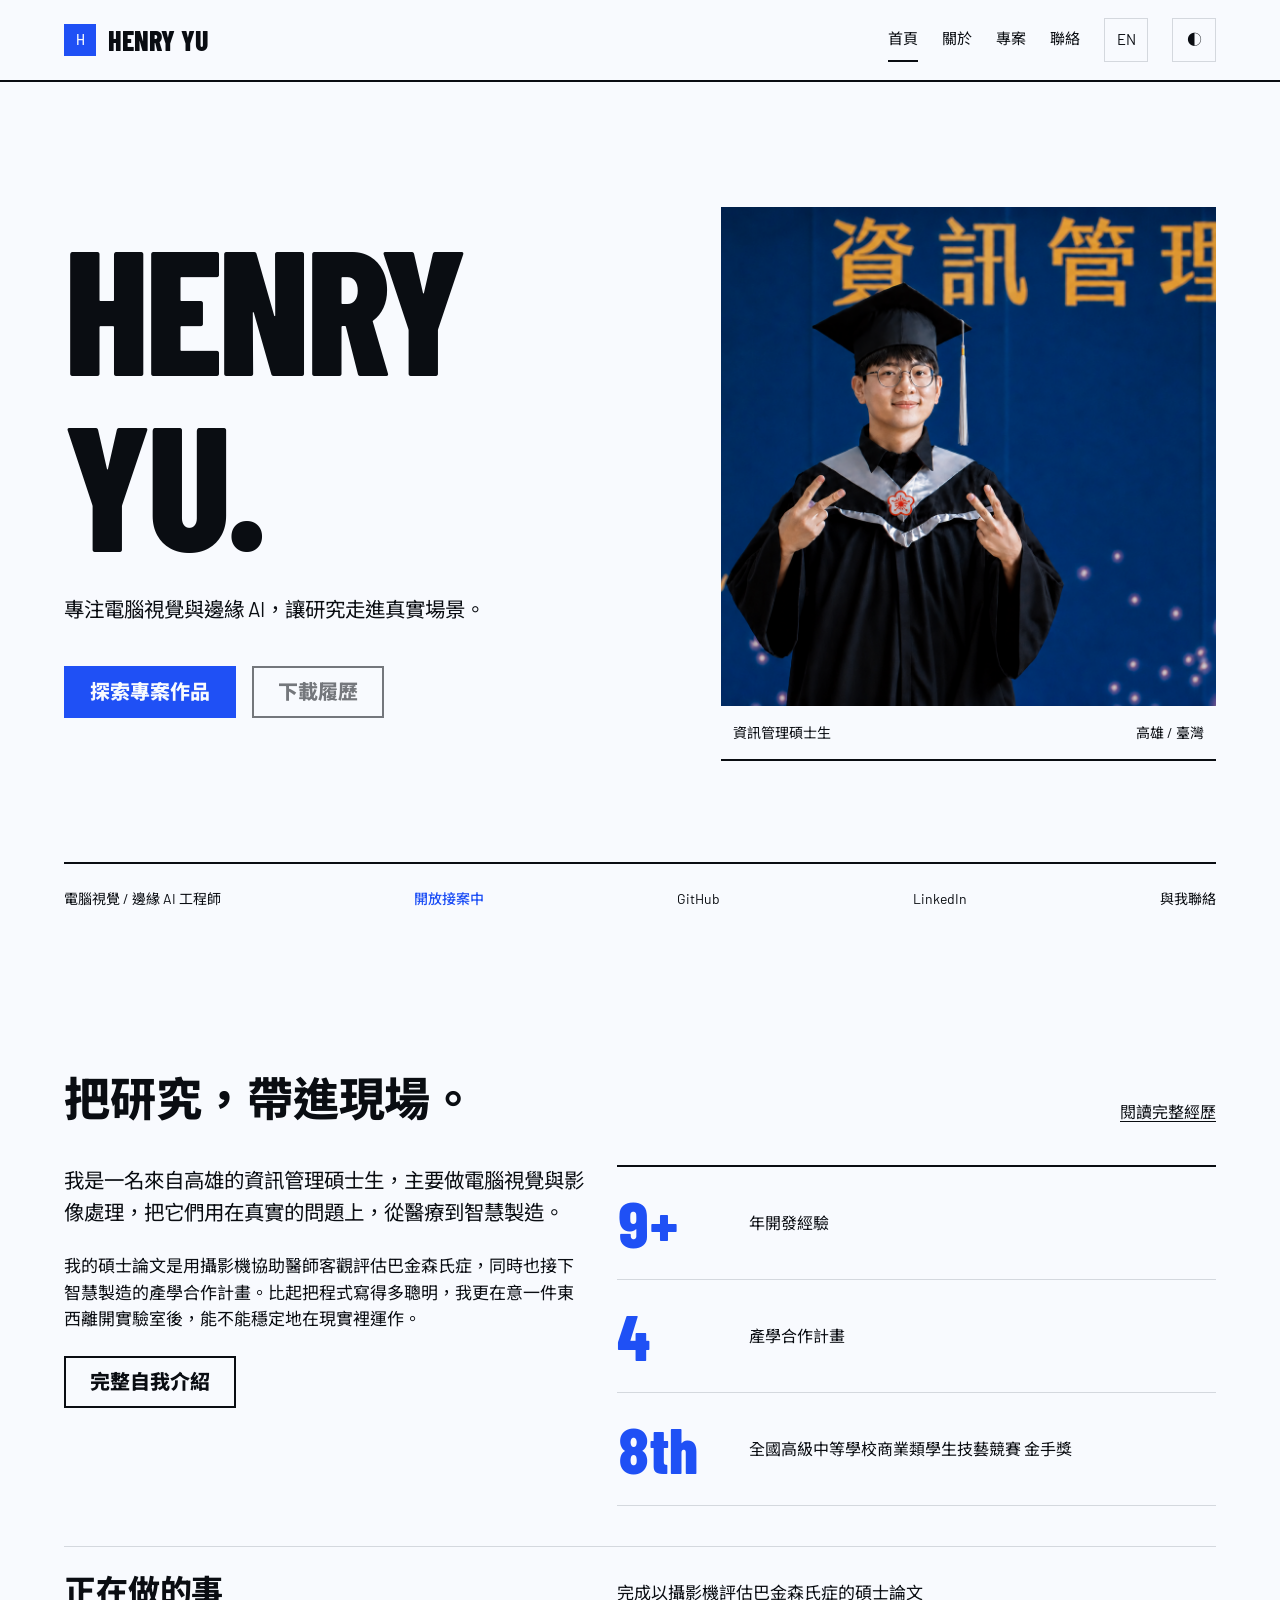
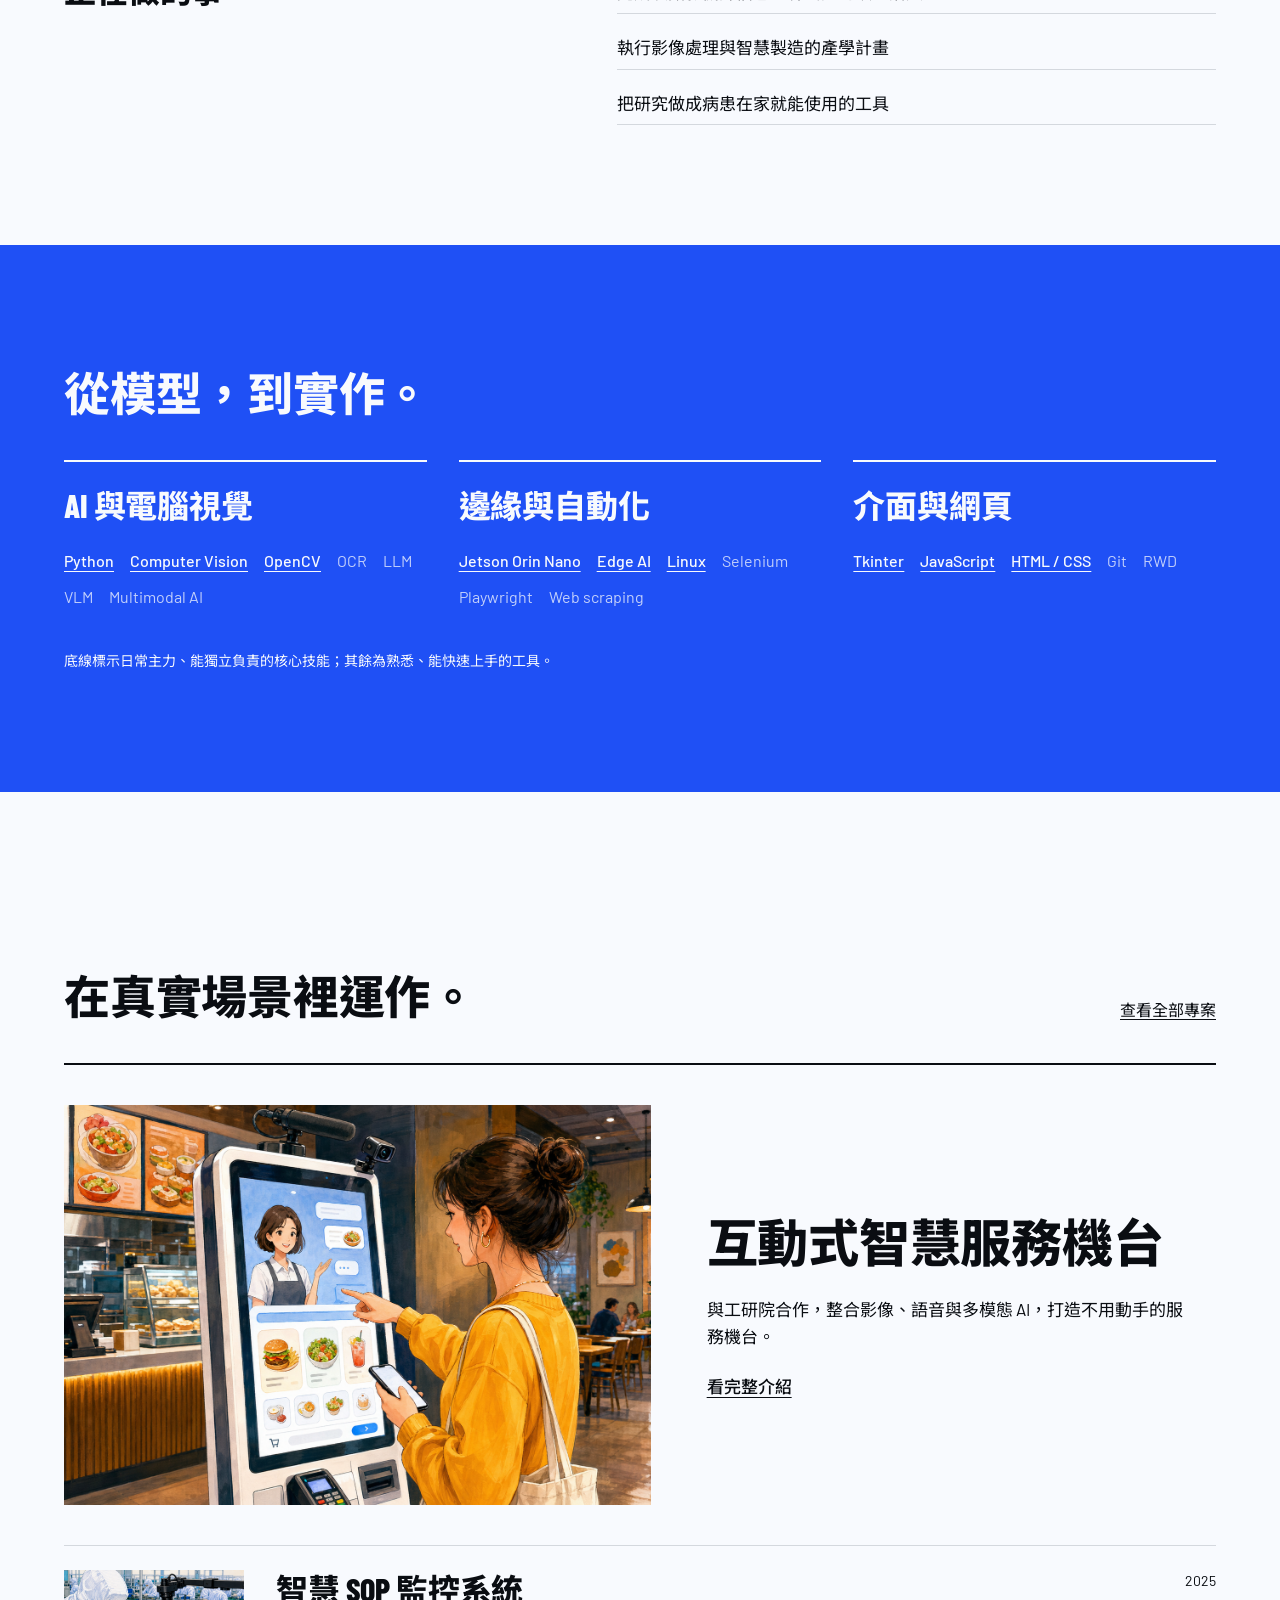
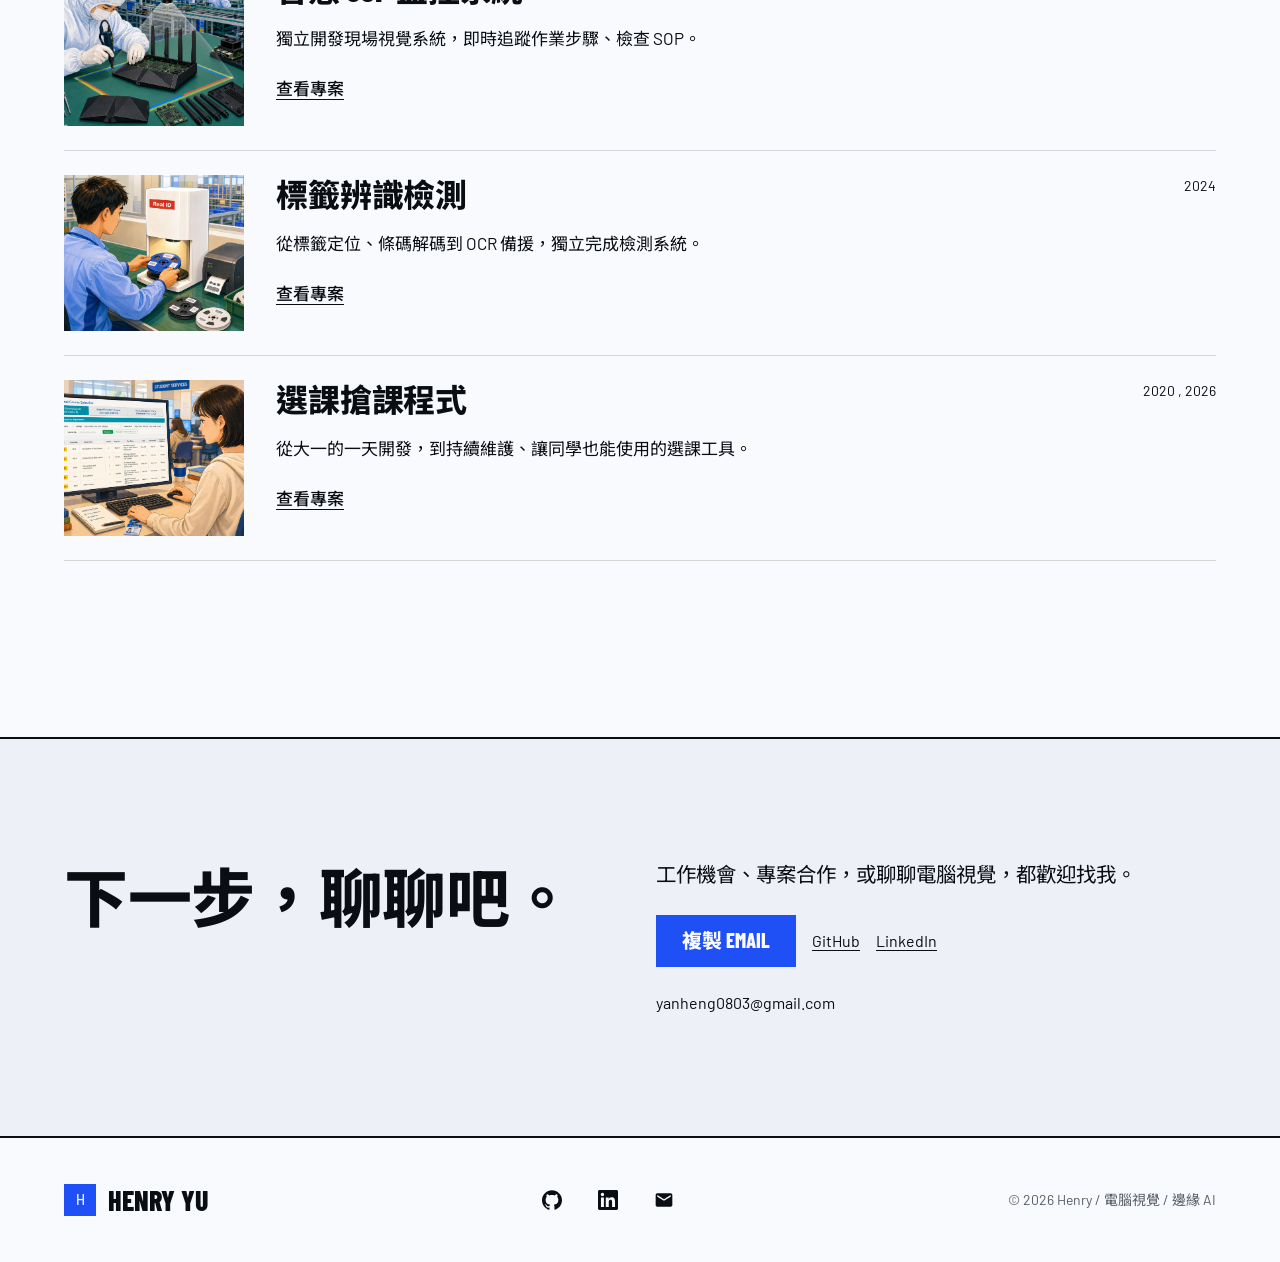
==== commit c2fbf803: "Redesign resume portfolio and polish navigation and preferences Introduce the Piste visual system an" ====
--- a/index.html
+++ b/index.html
@@ -1,142 +1,114 @@
-<!DOCTYPE html>
-<html lang="en" data-theme="dark">
-<head>
+<!DOCTYPE html><html lang="zh-Hant" data-theme="light"><head>
 <meta charset="UTF-8">
+<script>
+(function () {
+  var root = document.documentElement;
+  var theme = root.getAttribute("data-theme") || "light";
+  var language = "zh";
+  try {
+    var saved = localStorage.getItem("pf-theme");
+    if (saved === "dark" || saved === "light") theme = saved;
+    var savedLanguage = localStorage.getItem("pf-lang");
+    if (savedLanguage === "en" || savedLanguage === "zh") language = savedLanguage;
+  } catch (_) {}
+  root.setAttribute("data-theme", theme);
+  root.style.colorScheme = theme;
+  var markupLanguage = root.lang === "en" ? "en" : "zh";
+  if (markupLanguage !== language) root.setAttribute("data-language-pending", "");
+  root.lang = language === "en" ? "en" : "zh-Hant";
+})();
+</script>
+<style id="theme-paint">
+:root { --color-paper: oklch(98.5% 0.005 260); }
+html[data-theme="dark"] { --color-paper: oklch(17% .014 260); }
+html { background: var(--color-paper); }
+/* Only show a restored language after its text and dynamic content agree. */
+html[data-language-pending] body { visibility: hidden; }
+</style>
 <meta name="viewport" content="width=device-width, initial-scale=1.0">
-<title>Henry — Software Engineer Portfolio</title>
+<meta name="description" content="Henry Yu 的個人履歷與專案作品。專注電腦視覺、Edge AI、醫療影像研究與智慧製造。">
+<title>Henry Yu | Computer Vision &amp; Edge AI</title>
 <link rel="preconnect" href="https://fonts.googleapis.com">
-<link rel="preconnect" href="https://fonts.gstatic.com" crossorigin>
-<link href="https://fonts.googleapis.com/css2?family=Bricolage+Grotesque:opsz,wght@12..96,400..800&family=Hanken+Grotesk:wght@400;500;600;700&family=JetBrains+Mono:wght@400;500;700&family=Noto+Sans+TC:wght@400;500;700;900&display=swap" rel="stylesheet">
+<link rel="preconnect" href="https://fonts.gstatic.com" crossorigin="">
+<link href="https://fonts.googleapis.com/css2?family=Barlow+Condensed:wght@800&amp;family=Barlow:wght@400;500&amp;family=Noto+Sans+TC:wght@400;500;800&amp;display=swap" rel="stylesheet">
 <link rel="stylesheet" href="assets/css/style.css">
+
+<noscript><style>.icon-btn,#filters,#mailbtn{display:none}.nav-links{display:flex;position:static;border:0;padding:0;flex-direction:row;flex-wrap:wrap}.nav-in{flex-wrap:wrap}</style></noscript>
 </head>
 <body data-page="home">
+<a class="skip-link" href="#main-content" data-en="Skip to content" data-zh="跳至主要內容">跳至主要內容</a>
 <div class="bg-fx"></div>
-<div class="progress" id="progress"></div>
+<div class="progress" id="progress" style="width: 0%;"></div>
 
-<div id="site-nav"></div>
+<div id="site-nav"><nav class="nav"><div class="nav-in"><a href="index.html" class="logo" aria-label="Henry Yu home"><span class="mk">H</span>Henry Yu</a><div class="nav-right"><div class="nav-links" id="nav-links"><a href="index.html" class="active" aria-current="page" data-en="Home" data-zh="首頁">首頁</a><a href="about.html" data-en="About" data-zh="關於">關於</a><a href="projects.html" data-en="Projects" data-zh="專案">專案</a><a href="index.html#contact" data-en="Contact" data-zh="聯絡">聯絡</a></div><button type="button" class="icon-btn" id="lang" aria-label="切換語言 / language" title="Switch to English">EN</button><button type="button" class="icon-btn" id="theme" aria-label="切換主題 / theme" title="亮/暗" aria-pressed="false">◐</button><button type="button" class="icon-btn burger" id="burger" aria-controls="nav-links" aria-label="選單 / menu" aria-expanded="false"><svg width="20" height="20" viewBox="0 0 24 24" fill="none" stroke="currentColor" stroke-width="1.7" aria-hidden="true"><path d="M4 6h16M4 12h16M4 18h16"></path></svg></button></div></div></nav></div>
+<main id="main-content">
 
 <!-- ===== HERO（CV 框景雜誌版） ===== -->
 <header class="hero" id="home">
   <div class="wrap">
-    <div class="hero-frame" data-reveal>
-      <!-- 左側直書資訊軌 -->
-      <div class="hero-rail" aria-hidden="true">
-        <span class="rail-top">Portfolio — 2026</span>
-        <div class="rail-bot">
-          <span class="rail-scroll">Scroll</span>
-          <span class="rail-arrow">↓</span>
+    <div class="hero-frame">
+      <div class="hero-main">
+        <h1 aria-label="Henry Yu"><span>Henry</span><span>Yu.</span></h1>
+        <p class="tag" data-en="Computer vision and Edge AI, built for the real world." data-zh="專注電腦視覺與邊緣 AI，讓研究走進真實場景。">專注電腦視覺與邊緣 AI，讓研究走進真實場景。</p>
+        <div class="hero-btns">
+          <a href="projects.html" class="btn btn-primary" data-en="Explore my work" data-zh="探索專案作品">探索專案作品</a>
+          <a href="#" class="btn btn-ghost" data-href="resume" target="_blank" rel="noopener" data-en="Download CV" data-zh="下載履歷" aria-disabled="true" title="履歷 PDF 尚未提供，請先聯絡我">下載履歷</a>
         </div>
+        <p class="resume-note" id="resume-status" aria-live="polite"></p>
       </div>
-      <!-- 文字欄 -->
-      <div class="hero-main">
-        <span class="hero-num" aria-hidden="true">01</span>
-        <span class="status"><span class="pulse"></span><span data-bind="status">Open to work</span></span>
-        <h1><span data-en="Hi, I'm" data-zh="嗨！我是">Hi, I'm</span><br><span class="grad" data-bind="name">Henry</span></h1>
-        <p class="role" data-bind="role">Computer Vision / Edge AI Engineer</p>
-        <p class="tag" data-bind="tagline">I build vision systems that make sense of what a camera sees — detecting, recognizing, and reading meaning out of images.</p>
-        <div class="hero-btns">
-          <a href="projects.html" class="btn btn-primary" data-en="View my work" data-zh="看我的專案">View my work</a>
-          <a href="#" class="btn btn-ghost" data-href="resume" target="_blank" rel="noopener" data-en="Download CV ↓" data-zh="下載履歷 ↓">Download CV ↓</a>
-        </div>
-        <div class="hero-foot">
-          <div class="socials">
-            <a href="#" data-href="github" title="GitHub" aria-label="GitHub" target="_blank" rel="noopener"><svg viewBox="0 0 24 24" fill="currentColor" aria-hidden="true"><path d="M12 .297c-6.63 0-12 5.373-12 12 0 5.303 3.438 9.8 8.205 11.385.6.113.82-.258.82-.577 0-.285-.01-1.04-.015-2.04-3.338.724-4.042-1.61-4.042-1.61C4.422 18.07 3.633 17.7 3.633 17.7c-1.087-.744.084-.729.084-.729 1.205.084 1.838 1.236 1.838 1.236 1.07 1.835 2.809 1.305 3.495.998.108-.776.417-1.305.76-1.605-2.665-.3-5.466-1.332-5.466-5.93 0-1.31.465-2.38 1.235-3.22-.135-.303-.54-1.523.105-3.176 0 0 1.005-.322 3.3 1.23.96-.267 1.98-.399 3-.405 1.02.006 2.04.138 3 .405 2.28-1.552 3.285-1.23 3.285-1.23.645 1.653.24 2.873.12 3.176.765.84 1.23 1.91 1.23 3.22 0 4.61-2.805 5.625-5.475 5.92.42.36.81 1.096.81 2.22 0 1.606-.015 2.896-.015 3.286 0 .315.21.69.825.57C20.565 22.092 24 17.592 24 12.297c0-6.627-5.373-12-12-12"/></svg></a>
-            <a href="#" data-href="linkedin" title="LinkedIn" aria-label="LinkedIn" target="_blank" rel="noopener"><svg viewBox="0 0 24 24" fill="currentColor" aria-hidden="true"><path d="M20.447 20.452h-3.554v-5.569c0-1.328-.027-3.037-1.852-3.037-1.853 0-2.136 1.445-2.136 2.939v5.667H9.351V9h3.414v1.561h.046c.477-.9 1.637-1.85 3.37-1.85 3.601 0 4.267 2.37 4.267 5.455v6.286zM5.337 7.433a2.062 2.062 0 01-2.063-2.065 2.064 2.064 0 112.063 2.065zm1.782 13.019H3.555V9h3.564v11.452zM22.225 0H1.771C.792 0 0 .774 0 1.729v20.542C0 23.227.792 24 1.771 24h20.451C23.2 24 24 23.227 24 22.271V1.729C24 .774 23.2 0 22.222 0h.003z"/></svg></a>
-            <a href="#contact" title="Email" aria-label="Email"><svg viewBox="0 0 24 24" fill="currentColor" aria-hidden="true"><path d="M20 4H4c-1.1 0-1.99.9-1.99 2L2 18c0 1.1.9 2 2 2h16c1.1 0 2-.9 2-2V6c0-1.1-.9-2-2-2zm0 4l-8 5-8-5V6l8 5 8-5v2z"/></svg></a>
-          </div>
-          <span class="hero-mail" data-bind="email">hello@henry.dev</span>
-        </div>
-      </div>
-      <!-- 右側全出血框景肖像 -->
-      <div class="hero-photo">
-        <img class="hero-portrait" src="assets/img/me.png" alt="Henry">
-        <span class="photo-blend" aria-hidden="true"></span>
-        <span class="photo-edge" aria-hidden="true"></span>
-        <span class="photo-grid" aria-hidden="true"></span>
-        <span class="photo-frame" aria-hidden="true"></span>
-        <span class="photo-scrim" aria-hidden="true"></span>
-        <span class="photo-tag">Subject — H.Yu</span>
-        <span class="photo-cap">
-          <span data-en="M.S. · Info Management" data-zh="資訊管理碩士">M.S. · Info Management</span>
-          <span class="photo-loc" data-bind="location">Kaohsiung, TW</span>
-        </span>
-      </div>
+      <figure class="hero-photo">
+        <img class="hero-portrait" src="assets/img/me.png" width="1536" height="1024" alt="Henry Yu in his graduation gown" fetchpriority="high">
+        <figcaption class="photo-cap"><span data-en="M.S. student, Information Management" data-zh="資訊管理碩士生">資訊管理碩士生</span><span data-bind="location">高雄 / 臺灣</span></figcaption>
+      </figure>
+    </div>
+    <div class="hero-index">
+      <span class="hero-role" data-bind="role">電腦視覺 / 邊緣 AI 工程師</span>
+      <span class="status" data-bind="status">開放接案中</span>
+      <a href="https://github.com/yuyan2123" data-href="github" target="_blank" rel="noopener">GitHub</a>
+      <a href="https://www.linkedin.com/in/yuyan2123/" data-href="linkedin" target="_blank" rel="noopener">LinkedIn</a>
+      <a href="#contact" data-en="Get in touch" data-zh="與我聯絡">與我聯絡</a>
     </div>
   </div>
 </header>
 
-<!-- ===== ABOUT 摘要 ===== -->
-<section class="wrap" id="about-teaser" style="padding-top:86px;padding-bottom:86px">
-  <div class="sec-editorial" data-reveal>
-    <h2 data-en="A bit about me" data-zh="關於我">A bit about me</h2>
-    <p data-en="More than models and metrics — I care whether it actually helps the person using it." data-zh="不只是模型與數字，更在意它是不是真的幫得上使用它的人。">More than models and metrics — I care whether it actually helps the person using it.</p>
-  </div>
-  <div class="bento">
-    <article class="cell c-bio" data-reveal>
-      <span class="en" data-en="Biography" data-zh="自傳">Biography</span>
-      <p class="big" data-en="I'm a master's student in Information Management based in Kaohsiung, working on computer vision and image processing for real-world problems — from healthcare to smart manufacturing." data-zh="我是一名來自高雄的資訊管理碩士生，主要做電腦視覺與影像處理，把它們用在真實的問題上——從醫療到智慧製造。">I'm a master's student in Information Management based in Kaohsiung, working on computer vision and image processing for real-world problems — from healthcare to smart manufacturing.</p>
-      <p data-en="My thesis builds a camera-based tool that helps doctors objectively assess Parkinson's disease, and alongside it I run industry-academia projects in smart manufacturing. I care less about clever code and more about whether something holds up reliably once it leaves the lab." data-zh="我的碩士論文是用攝影機協助醫師客觀評估巴金森氏症，同時也接下智慧製造的產學合作計畫。比起把程式寫得多聰明，我更在意一件東西離開實驗室後，能不能穩定地在現實裡運作。">My thesis builds a camera-based tool that helps doctors objectively assess Parkinson's disease, and alongside it I run industry-academia projects in smart manufacturing. I care less about clever code and more about whether something holds up reliably once it leaves the lab.</p>
-      <div class="more"><a class="btn btn-ghost" href="about.html" data-en="Read full bio" data-zh="完整自我介紹">Read full bio</a></div>
-    </article>
-    <article class="cell c-side" data-reveal>
-      <span class="en" data-en="Currently" data-zh="近況">Currently</span>
-      <h3 data-en="What I'm doing" data-zh="正在做的事">What I'm doing</h3>
+<section class="wrap section-space" id="about-teaser">
+<div class="section-heading"><h2 data-en="Research meets reality" data-zh="把研究，帶進現場。">把研究，帶進現場。</h2><a href="about.html" data-en="Read my story" data-zh="閱讀完整經歷">閱讀完整經歷</a></div>
+<div class="profile-layout"><article class="profile-copy">
+
+      <p class="big" data-en="I’m a master’s student in Information Management based in Kaohsiung, working on computer vision and image processing for real-world problems, from healthcare to smart manufacturing." data-zh="我是一名來自高雄的資訊管理碩士生，主要做電腦視覺與影像處理，把它們用在真實的問題上，從醫療到智慧製造。">我是一名來自高雄的資訊管理碩士生，主要做電腦視覺與影像處理，把它們用在真實的問題上，從醫療到智慧製造。</p>
+      <p data-en="My thesis builds a camera-based tool that helps doctors objectively assess Parkinson’s disease, and alongside it I run industry-academia projects in smart manufacturing. I care less about clever code and more about whether something holds up reliably once it leaves the lab." data-zh="我的碩士論文是用攝影機協助醫師客觀評估巴金森氏症，同時也接下智慧製造的產學合作計畫。比起把程式寫得多聰明，我更在意一件東西離開實驗室後，能不能穩定地在現實裡運作。">我的碩士論文是用攝影機協助醫師客觀評估巴金森氏症，同時也接下智慧製造的產學合作計畫。比起把程式寫得多聰明，我更在意一件東西離開實驗室後，能不能穩定地在現實裡運作。</p>
+      <div class="more"><a class="btn btn-ghost" href="about.html" data-en="Read full bio" data-zh="完整自我介紹">完整自我介紹</a></div>
+    </article><div class="profile-facts" id="stats"><article class="cell c-stat" data-reveal=""><span class="num">9+</span><span class="k">年開發經驗</span></article><article class="cell c-stat" data-reveal=""><span class="num">4</span><span class="k">產學合作計畫</span></article><article class="cell c-stat" data-reveal=""><span class="num">8th</span><span class="k">全國高級中等學校商業類學生技藝競賽 <span style="white-space:nowrap">金手獎</span></span></article></div></div>
+<aside class="current-note">
+
+      <h3 data-en="What I’m doing" data-zh="正在做的事">正在做的事</h3>
       <ul>
-        <li><span class="mn">›</span> <span data-en="Finishing my thesis on camera-based Parkinson's assessment" data-zh="完成以攝影機評估巴金森氏症的碩士論文">Finishing my thesis on camera-based Parkinson's assessment</span></li>
-        <li><span class="mn">›</span> <span data-en="Running industry projects in vision and smart manufacturing" data-zh="執行影像處理與智慧製造的產學計畫">Running industry projects in vision and smart manufacturing</span></li>
-        <li><span class="mn">›</span> <span data-en="Turning my research into a tool patients can use at home" data-zh="把研究做成病患在家就能使用的工具">Turning my research into a tool patients can use at home</span></li>
+        <li><span class="mn">›</span> <span data-en="Finishing my thesis on camera-based Parkinson’s assessment" data-zh="完成以攝影機評估巴金森氏症的碩士論文">完成以攝影機評估巴金森氏症的碩士論文</span></li>
+        <li><span class="mn">›</span> <span data-en="Running industry projects in vision and smart manufacturing" data-zh="執行影像處理與智慧製造的產學計畫">執行影像處理與智慧製造的產學計畫</span></li>
+        <li><span class="mn">›</span> <span data-en="Turning my research into a tool patients can use at home" data-zh="把研究做成病患在家就能使用的工具">把研究做成病患在家就能使用的工具</span></li>
       </ul>
-    </article>
-    <div id="stats" style="display:contents"></div>
-  </div>
+    </aside>
 </section>
-
-<!-- ===== SKILLS ===== -->
-<section class="wrap" id="skills-sec" style="padding:0 26px 86px">
-  <div class="sec-quiet" data-reveal>
-    <h2 data-en="Tech stack" data-zh="技術棧">Tech stack</h2>
-    <p data-en="Grouped by area — bold marks core skills, the rest I'm comfortable ramping up on." data-zh="依領域分組，粗體代表核心技能，其餘則是熟悉並能快速上手的部分。">Grouped by area — bold marks core skills, the rest I'm comfortable ramping up on.</p>
-  </div>
-  <div class="skill-bento" id="skills" data-reveal></div>
-  <div class="skill-note">
-    <span><span class="dotc"></span><span data-en="Core — daily driver, can own end-to-end" data-zh="核心：日常主力、能獨立負責">Core — daily driver, can own end-to-end</span></span>
-    <span><span class="doto"></span><span data-en="Familiar — used it, ramp up fast" data-zh="熟悉：用過、能快速上手">Familiar — used it, ramp up fast</span></span>
-  </div>
+<section class="skills-band" id="skills-sec"><div class="wrap">
+<div class="section-heading"><h2 data-en="Tools I work with" data-zh="從模型，到實作。">從模型，到實作。</h2></div>
+<div class="skill-bento" id="skills"><article class="scard"><h3>AI 與電腦視覺</h3><div class="pills"><span class="pill core">Python</span><span class="pill core">Computer Vision</span><span class="pill core">OpenCV</span><span class="pill">OCR</span><span class="pill">LLM</span><span class="pill">VLM</span><span class="pill">Multimodal AI</span></div></article><article class="scard"><h3>邊緣與自動化</h3><div class="pills"><span class="pill core">Jetson Orin Nano</span><span class="pill core">Edge AI</span><span class="pill core">Linux</span><span class="pill">Selenium</span><span class="pill">Playwright</span><span class="pill">Web scraping</span></div></article><article class="scard"><h3>介面與網頁</h3><div class="pills"><span class="pill core">Tkinter</span><span class="pill core">JavaScript</span><span class="pill core"><abbr title="HyperText Markup Language and Cascading Style Sheets">HTML / CSS</abbr></span><span class="pill">Git</span><span class="pill">RWD</span></div></article></div>
+<p class="skill-note" data-en="Underlined skills are my core tools. The rest are tools I have used and can build on." data-zh="底線標示日常主力、能獨立負責的核心技能；其餘為熟悉、能快速上手的工具。">底線標示日常主力、能獨立負責的核心技能；其餘為熟悉、能快速上手的工具。</p>
+</div></section>
+<section class="wrap work-section" id="work">
+<div class="section-heading"><h2 data-en="Work in the real world" data-zh="在真實場景裡運作。">在真實場景裡運作。</h2><a href="projects.html" data-en="View all projects" data-zh="查看全部專案">查看全部專案</a></div>
+<div id="featured-grid"><a class="featured spot" href="project.html?id=itri-smart-kiosk"><div class="cover has-img" style="background-image:url('assets/img/itri-smart-kiosk.png');background-position:center top"></div><div class="body"><span class="ribbon">精選專案</span><h3>互動式智慧服務機台</h3><p>與工研院合作，整合影像、語音與多模態 AI，打造不用動手的服務機台。</p><div class="ptags"><span>多模態 AI</span><span>電腦視覺</span><span>語音互動</span><span>邊緣運算 AI</span><span>產學合作</span></div><span class="plink">看完整介紹</span></div></a><div class="proj-grid"><a class="pcard spot" href="project.html?id=smart-sop" data-tags="Computer Vision|Edge AI|Smart manufacturing|Industry collaboration"><div class="pcover has-img" style="background-image:url('assets/img/smart-sop.png');background-position:center top"></div><div class="pbody"><div class="ptop"><h3>智慧 SOP 監控系統</h3><span class="year">2025</span></div><p>獨立開發現場視覺系統，即時追蹤作業步驟、檢查 SOP。</p><div class="ptags"><span>電腦視覺</span><span>邊緣運算 AI</span><span>智慧製造</span><span>產學合作</span></div><span class="plink">查看專案</span></div></a><a class="pcard spot" href="project.html?id=label-inspection" data-tags="Computer Vision|Barcode recognition|Smart manufacturing|Industry collaboration"><div class="pcover has-img" style="background-image:url('assets/img/label-inspection.png')"></div><div class="pbody"><div class="ptop"><h3>標籤辨識檢測</h3><span class="year">2024</span></div><p>從標籤定位、條碼解碼到 OCR 備援，獨立完成檢測系統。</p><div class="ptags"><span>電腦視覺</span><span>條碼辨識</span><span>智慧製造</span><span>產學合作</span></div><span class="plink">查看專案</span></div></a><a class="pcard spot" href="project.html?id=course-grabber" data-tags="Automation|Web scraping|Python|Side project"><div class="pcover has-img" style="background-image:url('assets/img/course-grabber.png')"></div><div class="pbody"><div class="ptop"><h3>選課搶課程式</h3><span class="year">2020 ,  2026</span></div><p>從大一的一天開發，到持續維護、讓同學也能使用的選課工具。</p><div class="ptags"><span>自動化</span><span>網頁爬蟲</span><span>Python</span><span>個人專案</span></div><span class="plink">查看專案</span></div></a></div></div>
 </section>
-
-<!-- ===== 精選專案 ===== -->
-<section class="wrap" id="work" style="padding:0 26px 60px">
-  <div class="sec-split" data-reveal>
-    <span class="lbl" data-en="Selected work" data-zh="精選專案">Selected work</span>
-    <div>
-      <h2 data-en="Featured projects" data-zh="精選專案">Featured projects</h2>
-      <p data-en="A few of my most representative projects — click through for the full case." data-zh="挑了幾個最有代表性的作品，點進去看完整介紹。">A few of my most representative projects — click through for the full case.</p>
-    </div>
-  </div>
-  <div id="featured-grid" data-reveal></div>
-  <div style="margin-top:26px"><a class="btn btn-ghost" href="projects.html" data-en="View all projects" data-zh="查看全部專案">View all projects</a></div>
-</section>
-
-<!-- ===== 聯絡 ===== -->
-<section class="contact" id="contact">
-  <div class="wrap" data-reveal>
-    <div class="inner">
-      <p class="kicker" data-en="Get in touch" data-zh="聯絡我">Get in touch</p>
-      <h2><span data-en="Let's build something" data-zh="一起做點">Let's build something</span> <span class="grad" data-en="great" data-zh="有趣的事">great</span><span data-en="" data-zh="吧"></span></h2>
-      <p data-en="Whether it's a role, a collaboration, or just a chat about tech — I'd love to hear from you." data-zh="不論是工作機會、專案合作，或只是想聊聊技術，都歡迎找我。">Whether it's a role, a collaboration, or just a chat about tech — I'd love to hear from you.</p>
-      <div class="cbtns">
-        <a class="btn btn-primary" id="mailbtn" href="#" data-href="email" data-en="Copy email" data-zh="複製 Email">Copy email</a>
-        <a class="btn btn-ghost" href="#" data-href="github" target="_blank" rel="noopener">GitHub ↗</a>
-        <a class="btn btn-ghost" href="#" data-href="linkedin" target="_blank" rel="noopener">LinkedIn ↗</a>
-      </div>
-      <p class="copy" id="copyhint" data-bind="email">hello@henry.dev</p>
-    </div>
-  </div>
-</section>
-
-<div id="site-foot"></div>
+<section class="contact" id="contact"><div class="wrap"><div class="inner">
+<h2 data-en="Let’s talk." data-zh="下一步，聊聊吧。">下一步，聊聊吧。</h2>
+<div class="contact-body"><p data-en="For roles, collaborations, or a conversation about computer vision." data-zh="工作機會、專案合作，或聊聊電腦視覺，都歡迎找我。">工作機會、專案合作，或聊聊電腦視覺，都歡迎找我。</p>
+<div class="cbtns"><a class="btn btn-primary" id="mailbtn" href="mailto:yanheng0803@gmail.com" data-href="email" data-en="Copy email" data-zh="複製 Email">複製 Email</a><a href="https://github.com/yuyan2123" data-href="github" target="_blank" rel="noopener">GitHub</a><a href="https://www.linkedin.com/in/yuyan2123/" data-href="linkedin" target="_blank" rel="noopener">LinkedIn</a></div>
+<p class="copy" id="copyhint" data-bind="email" aria-live="polite">yanheng0803@gmail.com</p></div>
+</div></div></section>
+</main>
+<div id="site-foot"><footer class="site-foot"><div class="wrap foot-in"><a href="index.html" class="logo" aria-label="Henry Yu home"><span class="mk">H</span>Henry Yu</a><div class="socials"><a href="https://github.com/yuyan2123" title="GitHub" aria-label="GitHub" target="_blank" rel="noopener"><svg viewBox="0 0 24 24" fill="currentColor" aria-hidden="true"><path d="M12 .297c-6.63 0-12 5.373-12 12 0 5.303 3.438 9.8 8.205 11.385.6.113.82-.258.82-.577 0-.285-.01-1.04-.015-2.04-3.338.724-4.042-1.61-4.042-1.61C4.422 18.07 3.633 17.7 3.633 17.7c-1.087-.744.084-.729.084-.729 1.205.084 1.838 1.236 1.838 1.236 1.07 1.835 2.809 1.305 3.495.998.108-.776.417-1.305.76-1.605-2.665-.3-5.466-1.332-5.466-5.93 0-1.31.465-2.38 1.235-3.22-.135-.303-.54-1.523.105-3.176 0 0 1.005-.322 3.3 1.23.96-.267 1.98-.399 3-.405 1.02.006 2.04.138 3 .405 2.28-1.552 3.285-1.23 3.285-1.23.645 1.653.24 2.873.12 3.176.765.84 1.23 1.91 1.23 3.22 0 4.61-2.805 5.625-5.475 5.92.42.36.81 1.096.81 2.22 0 1.606-.015 2.896-.015 3.286 0 .315.21.69.825.57C20.565 22.092 24 17.592 24 12.297c0-6.627-5.373-12-12-12"></path></svg></a><a href="https://www.linkedin.com/in/yuyan2123/" title="LinkedIn" aria-label="LinkedIn" target="_blank" rel="noopener"><svg viewBox="0 0 24 24" fill="currentColor" aria-hidden="true"><path d="M20.447 20.452h-3.554v-5.569c0-1.328-.027-3.037-1.852-3.037-1.853 0-2.136 1.445-2.136 2.939v5.667H9.351V9h3.414v1.561h.046c.477-.9 1.637-1.85 3.37-1.85 3.601 0 4.267 2.37 4.267 5.455v6.286zM5.337 7.433a2.062 2.062 0 01-2.063-2.065 2.064 2.064 0 112.063 2.065zm1.782 13.019H3.555V9h3.564v11.452zM22.225 0H1.771C.792 0 0 .774 0 1.729v20.542C0 23.227.792 24 1.771 24h20.451C23.2 24 24 23.227 24 22.271V1.729C24 .774 23.2 0 22.222 0h.003z"></path></svg></a><a href="mailto:yanheng0803@gmail.com" title="Email" aria-label="Email"><svg viewBox="0 0 24 24" fill="currentColor" aria-hidden="true"><path d="M20 4H4c-1.1 0-1.99.9-1.99 2L2 18c0 1.1.9 2 2 2h16c1.1 0 2-.9 2-2V6c0-1.1-.9-2-2-2zm0 4l-8 5-8-5V6l8 5 8-5v2z"></path></svg></a></div><span>© 2026 Henry / 電腦視覺 / 邊緣 AI</span></div></footer></div>
 
 <script src="assets/js/data.js"></script>
 <script src="assets/js/app.js"></script>
-</body>
-</html>
+
+
+</body></html>
--- a/assets/css/style.css
+++ b/assets/css/style.css
@@ -1,427 +1,247 @@
-/* ============================================================
-   共用樣式 · 多頁作品集
-   亮/暗主題、Bento、極光背景、共用元件
-   ============================================================ */
-@property --ang{syntax:'<angle>';initial-value:0deg;inherits:false}
-
-:root{
-  --accent:#f5a623;
-  --accent2:#ff7a3d;
-  --accent3:#ffd36b;
-  --display:"Bricolage Grotesque","Noto Sans TC",sans-serif;
-  --body:"Hanken Grotesk","Noto Sans TC",sans-serif;
-  --mono:"JetBrains Mono",monospace;
-  --r:16px;
-  --sb-w:12px;                 /* 自訂捲軸軌道寬度（亦為預留空間） */
-  --face-x:42.3%;              /* me.png 水平焦點：650 / 1536，肖像直裁時讓人物置中 */
+/* Hallmark · shape: Portfolio Grid · genre: playful · theme: Piste (deal 1/3) · redesign: full
+ * hero: Banner (projects, project), Stage (home, about) · nav: masthead · footer: mast · imagery: original portrait and project screenshots · signature: Henry Yu in poster type beside his graduation portrait · piste: snow · draw: f4aafd
+ * axes: light/display-condensed/cool · posture: committed · contrast: pass · fold: pass · v2.0.0 */
+/* Hallmark · pre-emit critique: P4 H5 E4 S4 R4 V4 · weakest: R, removed portrait overlays and decorative scroll effects. */
+/* Hallmark · waive 49b · original song titles and artists are two-line phrases at 320px · Henry’s listening list retains each full title and artist. */
+/* Hallmark · waive 83 · four original project covers in a portfolio gallery · Henry’s work is the purpose of the projects page, all screenshots were supplied. */
+/* Hallmark · reworded home headings and concise project summaries · 54 removes redundant labels and 58 shortens the resume index; complete case text stays on project pages. */
+/* Hallmark · finish-review: in-thread · fix · 3 resolved: project thumbnail overlap, card heading levels, dark-mode contrast. */
+/* Hallmark · hero-review: in-thread · fix · 2 findings resolved: caption padding and missing-CV feedback. */
+/* Hallmark · waive 59 · dense portfolio index separated by ink rules · Henry’s project filters sit directly below the catalogue heading so visitors can browse immediately. */
+/* Hallmark · dismissed 77 · projects is a filtered portfolio index and project without an id is an intentional recovery page; neither is a marketing landing page. */
+@import url('./tokens.css');
+@import url('./base.css');
+html{scroll-behavior:smooth}
+body{font-size:17px}
+a,button{-webkit-tap-highlight-color:var(--color-rule)}
+button{cursor:pointer}
+a:focus-visible,button:focus-visible,summary:focus-visible{outline:3px solid var(--color-focus);outline-offset:4px}
+a:hover{text-decoration-thickness:2px}
+a:active,button:active{opacity:.75}
+button:disabled,[aria-disabled='true']{opacity:.55;cursor:not-allowed}
+[aria-busy='true']{cursor:progress}
+h1,h2,h3{text-transform:uppercase;line-height:1.04}
+h2{font-size:var(--text-display-s)}
+.wrap{width:100%;max-width:var(--container);padding-inline:var(--gutter);margin-inline:auto}
+.bg-fx,.progress,.hero-rail,.hero-num,.pulse,.photo-blend,.photo-grid,.photo-frame,.photo-scrim,.photo-edge,.photo-tag,.mn,.n,.ribbon,#scrollbar{display:none}
+[data-reveal]{opacity:1;transform:none}
+.skip-link{position:fixed;z-index:var(--z-tooltip);padding:var(--space-sm) var(--space-lg);background:var(--color-accent);color:var(--color-accent-ink);transform:translateY(-150%)}
+.skip-link:focus-visible{transform:none}
+#site-nav{position:sticky;top:0;z-index:var(--z-sticky-nav);transform:translateY(0);transition:transform var(--dur-short) var(--ease-out)}
+#site-nav.nav-hidden{transform:translateY(-100%)}
+#site-nav:focus-within{transform:translateY(0);transition:none}
+.nav{background:var(--color-paper);border-bottom:2px solid var(--color-ink)}
+.nav-in{max-width:var(--container);padding:var(--space-md) var(--gutter);margin-inline:auto;display:flex;align-items:center;justify-content:space-between;gap:var(--space-lg);min-height:80px}
+.logo{display:inline-flex;align-items:center;gap:var(--space-sm);font-family:var(--font-display);font-weight:800;font-size:28px;line-height:1;text-transform:uppercase;text-decoration:none}
+.logo .mk{font-family:var(--font-body);font-weight:500;font-size:14px;display:grid;place-items:center;width:32px;height:32px;background:var(--color-accent);color:var(--color-accent-ink)}
+.nav-right,.nav-links{display:flex;align-items:center;gap:var(--space-lg)}
+.nav-links a{font-size:15px;text-decoration:none;min-height:44px;display:flex;align-items:center;border-bottom:2px solid transparent}
+.nav-links a:hover,.nav-links a.active{border-color:currentColor}
+.icon-btn{min-width:44px;min-height:44px;background:none;border:1px solid var(--color-rule);color:var(--color-ink);font-size:15px;padding:var(--space-xs)}
+.icon-btn:hover{border-color:var(--color-ink)}
+.burger{display:none}
+.hero{padding-block:var(--space-2xl) var(--space-xl)}
+.hero-frame{display:grid;grid-template-columns:minmax(0,1.2fr) minmax(0,1fr);gap:var(--space-2xl);align-items:center;min-height:calc(100svh - 224px)}
+.hero-main{min-width:0}
+.hero h1{font-size:clamp(110px,13.8vw,196px);letter-spacing:-.025em;line-height:1;max-width:9ch}
+.hero h1 span{display:block}
+.hero .tag{font-size:var(--text-lead);max-width:36ch;margin-top:var(--space-lg)}
+.hero-btns{display:flex;align-items:center;flex-wrap:wrap;gap:var(--space-md);margin-top:var(--space-xl)}
+.btn{min-height:52px;display:inline-flex;justify-content:center;align-items:center;gap:var(--space-sm);padding:var(--space-xs) var(--space-lg);border:2px solid var(--color-ink);font-family:var(--font-display);font-size:20px;font-weight:800;text-transform:uppercase;text-decoration:none;background:none;color:var(--color-ink);transition:background-color var(--dur-micro),color var(--dur-micro)}
+.btn-primary{background:var(--color-accent);color:var(--color-accent-ink);border-color:var(--color-accent)}
+.btn-primary:hover{background:var(--color-accent-deep);border-color:var(--color-accent-deep)}
+.btn-ghost:hover{background:var(--color-ink);color:var(--color-paper)}
+.hero-photo{margin:0;position:relative;background:var(--color-paper-3);color:var(--color-ink);min-width:0}
+.hero-portrait{width:100%;height:clamp(410px,39vw,560px);object-fit:cover;object-position:42.3% center;display:block}
+.photo-cap{display:flex;justify-content:space-between;align-items:center;gap:var(--space-md);padding:var(--space-md) var(--space-sm);background:var(--color-paper);font-size:14px;border-bottom:2px solid var(--color-ink)}
+.hero-index{display:flex;align-items:center;justify-content:space-between;gap:var(--space-lg);margin-top:var(--space-xl);border-top:2px solid var(--color-ink);padding-top:var(--space-lg);font-size:14px}
+.hero-index a{text-decoration:none}
+.hero-index .status{color:var(--color-signal);font-weight:500}
+.section-space{padding-block:var(--section-gap-s)}
+.sec-editorial,.sec-split,.sec-quiet,.sec-numbered{margin-bottom:var(--space-xl)}
+.sec-editorial p,.sec-split p,.sec-quiet p,.sec-numbered p{margin-top:var(--space-md);font-size:var(--text-lead);max-width:52ch}
+.section-heading{display:flex;align-items:end;justify-content:space-between;gap:var(--space-lg);margin-bottom:var(--space-xl)}
+.section-heading a{font-size:16px;white-space:nowrap}
+.profile-layout{display:grid;grid-template-columns:minmax(0,1fr) minmax(0,1.15fr);gap:var(--gap-columns);align-items:start}
+.profile-copy .big{font-size:var(--text-lead);max-width:45ch;margin-bottom:var(--space-lg)}
+.profile-copy p{max-width:54ch}
+.more{margin-top:var(--space-lg)}
+.c-side h3{margin-bottom:var(--space-md)}
+ul{padding-left:var(--space-lg);margin:0}
+li+li{margin-top:var(--space-sm)}
+.profile-facts{border-top:2px solid var(--color-ink)}
+.profile-facts .c-stat{display:grid;grid-template-columns:100px minmax(0,1fr);align-items:center;gap:var(--gap-columns);padding-block:var(--space-lg);border-bottom:1px solid var(--color-rule)}
+.c-stat .num{font:800 64px/1 var(--font-display);color:var(--color-signal);font-variant-numeric:tabular-nums}
+.c-stat .k{font-size:16px}
+.current-note{margin-top:var(--space-xl);display:grid;grid-template-columns:minmax(0,1fr) minmax(0,1.15fr);gap:var(--gap-columns);padding-top:var(--space-lg);border-top:1px solid var(--color-rule)}
+.current-note h3{font-size:32px}
+.current-note ul{list-style:none;padding:0}
+.current-note li{padding-block:var(--space-xs);border-bottom:1px solid var(--color-rule)}
+.skills-band{background:var(--color-field);color:var(--color-accent-ink);padding-block:var(--section-gap-s)}
+.skill-bento{display:grid;grid-template-columns:repeat(3,minmax(0,1fr));gap:var(--gap-columns)}
+.scard{border-top:2px solid currentColor;padding-top:var(--space-lg)}
+.scard h3{font-size:32px;margin-bottom:var(--space-lg)}
+.pills{display:flex;flex-wrap:wrap;gap:var(--space-sm) var(--space-md);font-size:16px}
+.pill{opacity:.75}.pill.core{font-weight:500;opacity:1;text-decoration:underline;text-underline-offset:4px}
+.skill-note{font-size:14px;margin-top:var(--space-xl)}
+.work-section{padding-block:var(--section-gap-l)}
+.featured{display:grid;grid-template-columns:minmax(0,1.1fr) minmax(0,1fr);gap:var(--gap-columns);text-decoration:none;border-top:2px solid var(--color-ink);border-bottom:1px solid var(--color-rule);padding-block:var(--space-xl)}
+.cover,.pcover{background-color:var(--color-paper-3);background-size:cover;background-position:center;min-width:0;position:relative}
+.featured .cover{min-height:400px}
+.featured .body{display:flex;flex-direction:column;justify-content:center;align-items:start;padding:var(--space-lg)}
+.featured h3{font-size:clamp(36px,4vw,60px);margin-bottom:var(--space-lg)}
+.featured p{max-width:48ch}
+.ptags{display:flex;flex-wrap:wrap;gap:var(--space-xs) var(--space-md);font-size:14px;color:var(--color-muted);margin-top:var(--space-lg)}
+.plink{display:inline-block;text-decoration:underline;text-underline-offset:4px;font-weight:500;margin-top:var(--space-lg)}
+.featured:hover .plink,.pcard:hover .plink{color:var(--color-accent)}
+#featured-grid>.proj-grid{display:block}
+#featured-grid .pcard{display:grid;grid-template-columns:180px minmax(0,1fr);gap:var(--gap-columns);padding-block:var(--space-lg);border-bottom:1px solid var(--color-rule)}
+#featured-grid .pcover{min-height:156px;width:100%;aspect-ratio:auto}
+#featured-grid .pbody{padding:0}
+#featured-grid .pbody p{max-width:70ch}
+#featured-grid .ptags{display:none}
+.pcard{text-decoration:none;min-width:0}
+.pbody{padding-block:var(--space-lg)}
+.ptop{display:flex;justify-content:space-between;align-items:start;gap:var(--space-md);margin-bottom:var(--space-md)}
+.ptop h2,.ptop h3{font-size:32px}.year{font-size:14px;white-space:nowrap}
+.proj-grid{display:grid;grid-template-columns:repeat(2,minmax(0,1fr));gap:var(--space-2xl) var(--gap-columns)}
+.proj-grid .pcover{aspect-ratio:16/10}
+.contact{background:var(--color-paper-2);padding-block:var(--section-gap-s);border-top:2px solid var(--color-ink)}
+.contact .inner{display:grid;grid-template-columns:minmax(0,1fr) minmax(0,1fr);gap:var(--gap-columns)}
+.contact h2{font-size:clamp(56px,7vw,96px)}
+.contact .contact-body{align-self:center}
+.contact p{font-size:var(--text-lead);max-width:45ch}
+.cbtns{display:flex;align-items:center;flex-wrap:wrap;gap:var(--space-md);margin-top:var(--space-lg)}
+.contact .copy{margin-top:var(--space-lg);font-size:16px;overflow-wrap:anywhere;min-height:1lh}
+.contact .cbtns a:not(.btn){font-size:16px}
+.site-foot{border-top:2px solid var(--color-ink);padding-block:var(--space-xl)}
+.foot-in{display:flex;justify-content:space-between;align-items:center;gap:var(--space-lg);flex-wrap:wrap}
+.foot-in>span{font-size:14px;color:var(--color-muted)}
+.socials{display:flex;align-items:center;gap:var(--space-sm)}
+.socials a{width:44px;height:44px;display:grid;place-items:center}
+.socials svg{width:20px;height:20px}
+.page-head{padding-block:var(--space-3xl) var(--space-xl);border-bottom:2px solid var(--color-ink)}
+.page-head h1{font-size:clamp(72px,10vw,144px)}
+.page-head p{font-size:var(--text-lead);margin-top:var(--space-lg);max-width:52ch}
+.filters{display:flex;flex-wrap:wrap;gap:var(--space-xs);margin-bottom:var(--space-xl)}
+.fchip{border:1px solid var(--color-rule);color:var(--color-ink);background:none;padding:var(--space-sm) var(--space-md);font-size:14px;min-height:44px}
+.fchip:hover{border-color:var(--color-ink)}.fchip.on{background:var(--color-ink);color:var(--color-paper);border-color:var(--color-ink)}
+.about-hero{display:grid;grid-template-columns:minmax(0,.8fr) minmax(0,1.2fr);gap:var(--space-2xl);align-items:center;padding-block:var(--space-3xl)}
+.about-hero .hero-portrait{height:560px}
+.about-hero h1{font-size:clamp(64px,7vw,100px)!important;font-weight:800!important;margin:0 0 var(--space-lg)!important}
+.about-hero .role{font-size:var(--text-lead)!important}
+.about-hero .tag{margin-top:var(--space-lg);max-width:48ch}
+.prose{max-width:75ch;margin-left:auto;line-height:1.75}
+.prose p+p{margin-top:var(--space-lg)}
+.prose .lead-line{font-size:var(--text-lead);font-weight:500}
+.timeline{border-top:2px solid var(--color-ink)}
+.tl-item{display:grid;grid-template-columns:200px minmax(0,1fr);gap:var(--space-sm) var(--gap-columns);padding-block:var(--space-xl);border-bottom:1px solid var(--color-rule)}
+.tl-item .when{font:800 36px/1.1 var(--font-display);color:var(--color-signal);grid-row:span 3;font-variant-numeric:tabular-nums}
+.tl-item h3{font-size:36px}.tl-item .where{font-weight:500}
+.tl-item p{max-width:68ch}
+.values{display:grid;grid-template-columns:repeat(3,minmax(0,1fr));gap:var(--gap-columns)}
+.vcard{border-top:2px solid var(--color-ink);padding-top:var(--space-lg)}
+.vcard h3{font-size:32px;margin-bottom:var(--space-md)}
+.vn{display:none}
+.mini-cols{display:grid;grid-template-columns:minmax(0,1.2fr) minmax(0,1fr);gap:var(--gap-columns);border-top:2px solid var(--color-ink);padding-top:var(--space-xl)}
+.mini-cols .en{display:none}
+.detail-hero{padding-block:var(--space-2xl) var(--space-xl)}
+.back{display:inline-flex;align-items:center;min-height:44px;font-size:15px;margin-bottom:var(--space-xl)}
+.detail-hero h1{font-size:clamp(56px,7vw,100px);max-width:20ch}
+.detail-hero .summary{font-size:var(--text-lead);max-width:65ch;margin-top:var(--space-lg)}
+.detail-cover{height:580px;background-size:cover;background-position:center;background-color:var(--color-paper-3);margin-bottom:var(--space-2xl)}
+.detail-grid{display:grid;grid-template-columns:minmax(0,2fr) minmax(0,1fr);gap:var(--space-2xl);align-items:start}
+.detail-prose{max-width:70ch;line-height:1.75}
+.detail-prose h2{font-size:40px;margin-top:var(--space-2xl);margin-bottom:var(--space-lg)}
+.detail-prose h2:first-child{margin-top:0}
+.detail-prose p+p,.detail-prose ul{margin-top:var(--space-lg)}
+.detail-side{border-top:2px solid var(--color-ink);padding-top:var(--space-lg)}
+.detail-side dl{margin:0}.detail-side dt{font-size:14px;color:var(--color-muted);margin-bottom:var(--space-xs)}
+.detail-side dd{margin:0 0 var(--space-lg);overflow-wrap:anywhere}
+.detail-side .btn{margin-bottom:var(--space-md)}
+.pager{display:grid;grid-template-columns:repeat(2,minmax(0,1fr));gap:var(--gap-columns);border-top:2px solid var(--color-ink);margin-top:var(--space-2xl);padding-top:var(--space-lg)}
+.pager a{text-decoration:none}.pager .next{text-align:right}
+.pager .dir{font-size:14px;color:var(--color-muted)}
+.pager .t{font:800 28px/1.1 var(--font-display);margin-top:var(--space-xs)}
+.gallery img{margin-top:var(--space-xl)}
+.resume-note{font-size:14px;margin-top:var(--space-sm);color:var(--color-muted);min-height:1lh}
+@media(min-width:1440px){.hero-frame{min-height:660px}}
+@media(max-width:960px){
+ .nav-right{gap:var(--space-xs)}.nav-links{gap:var(--space-md)}
+ .hero-frame{gap:var(--gap-columns)}.hero h1{font-size:clamp(100px,15vw,144px)}
+ .hero-portrait{height:420px}.hero-index{flex-wrap:wrap}
+ .about-hero{gap:var(--gap-columns)}
+ .featured .body{padding:0}.featured .cover{min-height:320px}
+ .detail-grid{gap:var(--gap-columns)}.detail-cover{height:440px}
 }
-html[data-theme="dark"]{
-  --bg:#0b0c0f; --bg2:#0e1014; --elev:#14161c; --elev2:#191c24;
-  --ink:#edeff4; --muted:#969cab; --line:#23262f;
-  --shadow:0 24px 60px -30px rgba(0,0,0,.8);
-  --aurora:7%;
-  --accent-ink:var(--accent);   /* 深色背景上 accent 對比已足夠，直接沿用 */
+@media(max-width:640px){
+ .nav-in{min-height:72px;padding-block:var(--space-sm);gap:var(--space-xs)}
+ .logo{font-size:24px}.logo .mk{display:none}
+ .nav-links{display:none;position:absolute;top:100%;right:0;left:0;background:var(--color-paper);border-bottom:2px solid var(--color-ink);padding:var(--space-lg);flex-direction:column;align-items:stretch;gap:var(--space-xs)}
+ .nav-links.open{display:flex}.nav-links a{font-size:18px}.burger{display:grid;place-items:center}
+ .hero{padding-top:var(--space-xl);padding-bottom:var(--space-lg)}
+ .hero-frame{grid-template-columns:minmax(0,1fr);gap:var(--space-xl);min-height:0}
+ .hero h1{font-size:clamp(96px,27vw,156px);max-width:none;line-height:1}
+ .hero h1 span{display:inline}.hero h1 span+span::before{content:' '}
+ .hero .tag{font-size:19px;margin-top:var(--space-lg);max-width:32ch}
+ .hero-btns{margin-top:var(--space-lg);gap:var(--space-sm)}
+ .btn{padding-inline:var(--space-md);font-size:18px}
+ .hero-portrait{height:auto;aspect-ratio:1.15;object-position:42.3% center}
+ .photo-cap{font-size:13px;padding-block:var(--space-sm)}
+ .hero-index{margin-top:var(--space-lg);padding-top:var(--space-md);gap:var(--space-md)}
+ .hero-index .hero-role{flex-basis:100%}
+ .profile-layout,.current-note,.contact .inner,.skill-bento,.featured,.about-hero,.detail-grid,.mini-cols{grid-template-columns:minmax(0,1fr)}
+ .profile-layout{gap:var(--space-xl)}.profile-facts .c-stat{padding-block:var(--space-md)}
+ .current-note{gap:var(--space-lg)}
+ .scard+.scard{margin-top:var(--space-lg)}
+ .section-heading{align-items:start;flex-direction:column;gap:var(--space-lg)}
+ .featured{padding-block:var(--space-lg);gap:var(--space-lg)}
+ .featured .cover{min-height:0;aspect-ratio:4/3}.featured h3{font-size:40px}
+ #featured-grid .pcard{grid-template-columns:96px minmax(0,1fr);gap:var(--space-md)}
+ #featured-grid .pcover{min-height:100px;max-height:140px;aspect-ratio:auto}
+ #featured-grid .ptop{flex-direction:column;gap:var(--space-xs)}
+ #featured-grid .pcard h3{font-size:26px}
+ #featured-grid .pbody p{font-size:16px}
+ .proj-grid{grid-template-columns:minmax(0,1fr);gap:var(--space-xl)}
+ .contact h2{font-size:64px}.contact .inner{gap:var(--space-xl)}
+ .foot-in{align-items:start;gap:var(--space-lg)}.foot-in>span{flex-basis:100%}
+ .page-head{padding-block:var(--space-2xl) var(--space-xl)}
+ .about-hero{padding-block:var(--space-xl);gap:var(--space-xl)}
+ .about-hero .photo{order:2}.about-hero .hero-portrait{height:auto;aspect-ratio:1.15}
+ .about-hero h1{font-size:64px!important}.about-hero .role{font-size:20px!important}
+ .tl-item{grid-template-columns:minmax(0,1fr);gap:var(--space-md)}.tl-item .when{grid-row:auto;font-size:28px}
+ .tl-item h3{font-size:32px}.values{grid-template-columns:minmax(0,1fr);gap:var(--space-xl)}
+ .detail-hero{padding-top:var(--space-xl)}.detail-hero h1{font-size:52px}
+ .detail-cover{height:auto;aspect-ratio:4/3;margin-bottom:var(--space-xl)}
+ .detail-side{order:-1}.detail-side dl{display:grid;grid-template-columns:80px minmax(0,1fr);gap:var(--space-sm)}
+ .detail-side dd{margin:0 0 var(--space-sm)}
+ .detail-prose h2{font-size:36px}.pager .t{font-size:24px}
 }
-html[data-theme="light"]{
-  --bg:#fbf8f2; --bg2:#fff; --elev:#ffffff; --elev2:#fffaf0;
-  --ink:#1f1c16; --muted:#6f685b; --line:#ece4d6;
-  --shadow:0 20px 50px -28px rgba(120,90,20,.4);
-  --aurora:5%;
-  --accent-ink:#a15a00;   /* accent 原色當文字用只有約 1.9:1，這裡是同色系但可過 WCAG AA 的深琥珀色（約 5:1） */
+@media(prefers-reduced-motion:reduce){html{scroll-behavior:auto}*,*::before,*::after{animation:none!important;transition:none!important}}
+
+.detail-side .side-head{font-size:32px;margin-bottom:var(--space-lg)}
+.detail-side .row{border-top:1px solid var(--color-rule);padding-block:var(--space-md)}
+.detail-side .k{font-size:14px;color:var(--color-muted);margin-bottom:var(--space-xs)}
+.detail-side .v{overflow-wrap:anywhere}
+.detail-prose .lead-line{font-size:var(--text-lead);margin-bottom:var(--space-xl)}
+html[lang="zh-Hant"] h1,html[lang="zh-Hant"] h2,html[lang="zh-Hant"] h3{line-height:1.2}
+html[lang="zh-Hant"] .hero h1{line-height:1}
+html[lang="zh-Hant"] h2{font-size:clamp(32px,3.6vw,52px)}
+html[lang="zh-Hant"] .contact h2{font-size:clamp(44px,5vw,72px)}
+@media(max-width:640px){html[lang="zh-Hant"] .hero h1{font-size:clamp(84px,24vw,128px)}html[lang="zh-Hant"] .contact h2{font-size:48px}}
+
+body[data-page="projects"] .page-head{padding-bottom:var(--space-xl)}
+body[data-page="projects"] .page-head+section{padding-top:var(--space-xl)}
+body[data-page="project"] main{padding-bottom:var(--space-3xl)}
+.offscreen{padding-top:var(--space-xl)}
+
+body[data-page="projects"] .page-head{padding-top:var(--space-2xl)}
+body[data-page="projects"] .ptop h2{font-size:40px}
+.pill abbr{text-decoration:none}
+
+@media(max-width:640px){body[data-page="projects"] .ptop h2{font-size:32px}}
+
+@media(prefers-reduced-motion:no-preference){
+ ::view-transition-group(root),::view-transition-old(root),::view-transition-new(root){animation-duration:var(--dur-theme);animation-timing-function:var(--ease-in-out)}
+ :where(html.theme-switching,html.theme-switching *,html.theme-switching *::before,html.theme-switching *::after){transition:background-color var(--dur-theme) var(--ease-in-out),color var(--dur-theme) var(--ease-in-out),border-color var(--dur-theme) var(--ease-in-out),outline-color var(--dur-theme) var(--ease-in-out)}
 }
-
-*{margin:0;padding:0;box-sizing:border-box}
-html{scroll-behavior:smooth}
-body{background:var(--bg);color:var(--ink);font-family:var(--body);font-size:17px;line-height:1.7;-webkit-font-smoothing:antialiased;overflow-x:clip;transition:background .4s,color .4s}
-::selection{background:var(--accent);color:#1a1408}
-a{color:inherit}
-a:focus-visible,button:focus-visible{outline:2px solid var(--accent-ink);outline-offset:3px;border-radius:4px}
-img{max-width:100%;display:block;-webkit-user-select:none;user-select:none;-webkit-user-drag:none;-webkit-touch-callout:none}
-.wrap{max-width:1180px;margin:0 auto;padding:0 26px}
-section{scroll-margin-top:90px;position:relative;z-index:1}
-
-/* ---- 背景：單一靜態淡色暈染（無動畫、無多重光斑） ---- */
-.bg-fx{position:fixed;inset:0;z-index:0;pointer-events:none;
-  background:radial-gradient(900px 560px at 12% -8%,color-mix(in srgb,var(--accent) var(--aurora),transparent),transparent 65%)}
-
-/* ---- 捲動進度條 ---- */
-.progress{position:fixed;top:0;left:0;height:3px;width:0;z-index:120;background:linear-gradient(90deg,var(--accent),var(--accent2))}
-
-/* ---- 自訂捲軸：隱藏原生捲軸、浮在內容之上但置於 nav 之後、停止捲動後淡出（全頁適用） ---- */
-html{scrollbar-width:none;-ms-overflow-style:none}
-html::-webkit-scrollbar,body::-webkit-scrollbar{width:0;height:0;display:none}
-/* 浮層式捲軸：不占版面寬度（nav 與各區塊維持滿版、淡出不位移）；z-index 介於內容(1)與 nav(100) 之間，捲到頂端會滑進 nav 後方 */
-#scrollbar{position:fixed;top:0;right:0;z-index:50;width:var(--sb-w);height:100%;pointer-events:none;opacity:0;transition:opacity .3s ease}
-#scrollbar.show{opacity:1}
-#scrollbar .sb-thumb{position:absolute;top:0;right:2px;width:6px;min-height:36px;border-radius:999px;background:linear-gradient(180deg,var(--accent3),var(--accent2));box-shadow:0 2px 8px -3px rgba(0,0,0,.35);pointer-events:auto;cursor:grab;will-change:transform;transition:width .15s ease,right .15s ease}
-#scrollbar .sb-thumb:hover{width:8px;right:1px}
-#scrollbar .sb-thumb:active{cursor:grabbing;width:8px;right:1px}
-@media(prefers-reduced-motion:reduce){#scrollbar,#scrollbar .sb-thumb{transition:none}}
-@media(max-width:620px){:root{--sb-w:9px}#scrollbar .sb-thumb{width:5px;right:2px}#scrollbar .sb-thumb:hover,#scrollbar .sb-thumb:active{width:6px;right:1px}}
-
-/* ---- 標題系統 ---- */
-.eyebrow{font-family:var(--display);font-weight:600;font-size:13px;letter-spacing:.1em;color:var(--accent-ink);text-transform:uppercase;display:inline-flex;align-items:center;gap:8px}
-.eyebrow::before{content:"";width:18px;height:1px;background:var(--accent)}
-.grad{color:var(--accent-ink)}
-
-/* 變體一：editorial intro——無 eyebrow，大標＋短句，窄欄置左 */
-.sec-editorial{max-width:46ch;margin-bottom:40px}
-.sec-editorial h2{font-family:var(--display);font-weight:800;font-size:clamp(32px,4.6vw,48px);letter-spacing:-.03em;line-height:1.08}
-.sec-editorial p{font-family:var(--display);font-weight:500;font-size:clamp(17px,1.8vw,20px);color:var(--ink);opacity:.75;margin-top:14px;line-height:1.5;letter-spacing:-.01em}
-
-/* 變體二：quiet section——小型標籤取代大標，hairline 分隔，重量交給下方內容 */
-.sec-quiet{display:flex;align-items:baseline;flex-wrap:wrap;gap:14px;margin-bottom:30px;padding-bottom:14px;border-bottom:1px solid var(--line)}
-.sec-quiet h2{font-family:var(--display);font-weight:600;font-size:13px;letter-spacing:.08em;text-transform:uppercase;color:var(--muted)}
-.sec-quiet p{color:var(--muted);font-size:14.5px}
-
-/* 變體三：split header——左側標籤欄／右側大標＋說明，製造不對稱版面 */
-.sec-split{display:grid;grid-template-columns:minmax(110px,180px) 1fr;gap:22px;margin-bottom:40px}
-.sec-split .lbl{font-family:var(--display);font-weight:600;font-size:12.5px;letter-spacing:.08em;text-transform:uppercase;color:var(--muted);padding-top:11px;border-top:1px solid var(--line)}
-.sec-split h2{font-family:var(--display);font-weight:700;font-size:clamp(27px,3.4vw,38px);letter-spacing:-.02em;line-height:1.12;padding-top:11px;border-top:1px solid var(--accent)}
-.sec-split p{color:var(--muted);margin-top:10px;max-width:56ch}
-
-/* 變體四：numbered editorial——低調編號＋標題，非 SaaS 步驟條 */
-.sec-numbered{margin-bottom:40px;padding-bottom:16px;border-bottom:1px solid var(--line)}
-.sec-numbered .top{display:flex;align-items:baseline;gap:12px}
-.sec-numbered .no{font-family:var(--mono);font-size:13px;color:var(--accent-ink);letter-spacing:.06em}
-.sec-numbered h2{font-family:var(--display);font-weight:700;font-size:clamp(26px,3.2vw,34px);letter-spacing:-.02em}
-.sec-numbered p{color:var(--muted);margin-top:10px;max-width:58ch}
-
-/* reveal */
-[data-reveal]{opacity:0;transform:translateY(22px);transition:opacity .7s ease,transform .7s cubic-bezier(.2,.7,.2,1)}
-[data-reveal].in{opacity:1;transform:none}
-
-/* ---------- NAV ---------- */
-#site-nav{position:sticky;top:0;z-index:100;transition:box-shadow .3s ease}
-#site-nav.scrolled{box-shadow:0 10px 30px -20px rgba(0,0,0,.55)}
-nav.nav{position:relative;background:var(--bg2);border-bottom:1px solid var(--line)}
-.nav-in{max-width:1180px;margin:0 auto;padding:14px 26px;display:flex;align-items:center;justify-content:space-between}
-.logo{font-family:var(--display);font-weight:700;font-size:20px;letter-spacing:-.02em;text-decoration:none;display:flex;align-items:center;gap:9px}
-.logo .mk{width:24px;height:24px;border-radius:7px;background:linear-gradient(135deg,var(--accent3),var(--accent2));display:grid;place-items:center;color:#1a1408;font-size:13px;font-weight:800}
-.nav-right{display:flex;align-items:center;gap:6px}
-.nav-links{display:flex;gap:4px;align-items:center}
-.nav-links a{text-decoration:none;color:var(--muted);font-weight:600;font-size:15px;padding:8px 14px;border-radius:9px;transition:.18s;position:relative}
-.nav-links a:hover{color:var(--ink)}
-.nav-links a.active{color:var(--ink)}
-.nav-links a.active::after{content:"";position:absolute;left:14px;right:14px;bottom:2px;height:2px;background:var(--accent);border-radius:2px}
-.icon-btn{width:44px;height:44px;border-radius:10px;border:1px solid var(--line);background:var(--elev);color:var(--ink);cursor:pointer;display:grid;place-items:center;font-size:17px;transition:.2s}
-.icon-btn:hover{border-color:var(--accent);color:var(--accent-ink)}
-.burger{display:none}
-
-/* ---------- 共用元件 ---------- */
-.btn{display:inline-flex;align-items:center;gap:9px;text-decoration:none;font-weight:700;font-size:15px;padding:13px 24px;border-radius:12px;transition:.2s;border:1px solid transparent;cursor:pointer}
-.btn-primary{background:linear-gradient(135deg,var(--accent3),var(--accent));color:#1a1408;box-shadow:0 14px 30px -14px var(--accent)}
-.btn-primary:hover{transform:translateY(-2px)}
-.btn-ghost{border-color:var(--line);color:var(--ink);background:var(--elev)}
-.btn-ghost:hover{border-color:var(--accent);transform:translateY(-2px)}
-.socials{display:flex;gap:10px}
-.socials a{width:44px;height:44px;border-radius:11px;background:var(--elev);border:1px solid var(--line);display:grid;place-items:center;text-decoration:none;font-family:var(--mono);font-size:13px;font-weight:700;color:var(--muted);transition:.2s}
-.socials a:hover{color:var(--accent-ink);border-color:var(--accent);transform:translateY(-3px)}
-.socials svg{width:18px;height:18px;display:block}
-.spot{position:relative}
-.spot::before{content:"";position:absolute;inset:0;background:radial-gradient(280px circle at var(--mx,50%) var(--my,50%),color-mix(in srgb,var(--accent) 12%,transparent),transparent 62%);opacity:0;transition:opacity .3s;pointer-events:none}
-.spot:hover::before{opacity:.7}
-.pills{display:flex;flex-wrap:wrap;row-gap:6px}
-.pill{font-family:var(--mono);font-size:14px;color:var(--muted);cursor:default}
-.pill:not(:last-child)::after{content:"/";margin:0 10px;color:var(--line)}
-.pill.core{color:var(--ink);font-weight:600}
-
-/* ---------- HERO（首頁 · CV 框景雜誌版） ---------- */
-.hero{padding:40px 0 22px}
-.status{display:inline-flex;align-items:center;gap:8px;font-family:var(--mono);font-size:12.5px;color:var(--muted);margin-bottom:22px}
-.status .pulse{width:6px;height:6px;border-radius:50%;background:#3ad07a}
-
-/* 版面骨架：直書軌 + 文字 + 框景肖像（無外框卡片，直接落在頁面上） */
-.hero-frame{position:relative;display:grid;grid-template-columns:56px minmax(0,1fr) clamp(360px,38%,440px);min-height:540px}
-
-/* 左側直書資訊軌 */
-.hero-rail{border-right:1px solid var(--line);display:flex;flex-direction:column;align-items:center;justify-content:space-between;padding:26px 0}
-.hero-rail .rail-top,.hero-rail .rail-scroll{writing-mode:vertical-rl;transform:rotate(180deg);font-family:var(--mono);font-size:11px;letter-spacing:.2em;color:var(--muted);text-transform:uppercase}
-.hero-rail .rail-bot{display:flex;flex-direction:column;align-items:center;gap:10px}
-.hero-rail .rail-arrow{color:var(--accent-ink);font-size:14px}
-
-/* 中間文字欄 */
-.hero-main{position:relative;display:flex;flex-direction:column;justify-content:center;padding:clamp(40px,5vw,60px) clamp(30px,4vw,50px)}
-.hero-main > :not(.hero-num){position:relative;z-index:1}
-.hero-main .status{align-self:flex-start}
-.hero-num{position:absolute;top:22px;right:30px;z-index:0;font-family:var(--display);font-weight:800;font-size:clamp(96px,12vw,140px);line-height:1;letter-spacing:-.04em;color:color-mix(in srgb,var(--accent) 9%,transparent);pointer-events:none;user-select:none}
-.hero h1{font-family:var(--display);font-weight:800;font-size:clamp(46px,5.2vw,64px);line-height:1.06;letter-spacing:-.03em}
-.hero .role{font-family:var(--display);font-weight:600;font-size:clamp(20px,2.4vw,25px);color:var(--ink);margin-top:26px;letter-spacing:-.01em}
-.hero .tag{color:var(--muted);font-size:17px;max-width:42ch;margin:14px 0 28px;line-height:1.65}
-.hero-btns{display:flex;gap:13px;flex-wrap:wrap}
-.hero-foot{display:flex;align-items:center;gap:14px;margin-top:24px;flex-wrap:wrap}
-.hero-mail{font-family:var(--mono);font-size:12.5px;color:var(--muted)}
-
-/* 右側全出血框景肖像 */
-.hero-photo{position:relative;overflow:hidden;border-radius:18px;background:linear-gradient(150deg,#3a3f58,#15171f)}
-.hero-portrait{position:absolute;inset:0;width:100%;height:100%;object-fit:cover;object-position:var(--face-x) top;filter:grayscale(.18) contrast(1.06) brightness(.95)}
-.photo-blend{position:absolute;inset:0;background:linear-gradient(165deg,color-mix(in srgb,var(--accent2) 30%,transparent),color-mix(in srgb,var(--bg) 45%,transparent));mix-blend-mode:color;pointer-events:none}
-.photo-edge{position:absolute;inset:0;background:linear-gradient(to right,color-mix(in srgb,var(--bg) 60%,transparent),transparent 30%);pointer-events:none}
-.photo-grid{position:absolute;inset:0;pointer-events:none;background:linear-gradient(rgba(255,255,255,.05) 1px,transparent 1px) 0 0/100% 26px,linear-gradient(90deg,rgba(255,255,255,.05) 1px,transparent 1px) 0 0/26px 100%}
-.photo-frame{position:absolute;inset:22px;border:1px solid rgba(255,255,255,.28);border-radius:8px;pointer-events:none}
-/* 感測掃描光環：喚醒沉睡的 @property --ang，沿框景邊緣繞行的一道微光，像鏡頭鎖定主體。
-   只動已註冊的角度變數，GPU 友善；reduced-motion 下停在定點不轉動。 */
-.photo-frame::after{content:"";position:absolute;inset:-1px;box-sizing:border-box;border-radius:inherit;padding:1px;pointer-events:none;
-  background:conic-gradient(from var(--ang),transparent 0deg,transparent 268deg,color-mix(in srgb,var(--accent3) 80%,transparent) 320deg,transparent 360deg);
-  -webkit-mask:linear-gradient(#000 0 0) content-box,linear-gradient(#000 0 0);-webkit-mask-composite:xor;
-  mask:linear-gradient(#000 0 0) content-box,linear-gradient(#000 0 0);mask-composite:exclude;
-  animation:angSweep 6s linear infinite}
-@keyframes angSweep{to{--ang:360deg}}
-.photo-scrim{position:absolute;left:0;right:0;bottom:0;height:42%;background:linear-gradient(to top,rgba(8,9,12,.8),transparent);pointer-events:none}
-.photo-tag{position:absolute;top:16px;left:22px;font-family:var(--mono);font-size:10.5px;font-weight:700;letter-spacing:.07em;text-transform:uppercase;background:var(--accent);color:#1a1408;padding:3px 9px;border-radius:6px}
-.photo-cap{position:absolute;left:30px;right:30px;bottom:28px;font-family:var(--mono);font-size:12px;color:#ffd9a8;display:flex;justify-content:space-between;gap:10px}
-.photo-cap .photo-loc{color:var(--accent)}
-
-/* ---------- BENTO ---------- */
-.bento{display:grid;grid-template-columns:repeat(6,1fr);grid-auto-rows:minmax(120px,auto);gap:18px}
-.cell{position:relative;padding-top:22px;border-top:1px solid var(--line)}
-.cell .en{font-family:var(--display);font-weight:600;font-size:11.5px;letter-spacing:.08em;color:var(--accent-ink);text-transform:uppercase}
-.cell h3{font-family:var(--display);font-weight:700;font-size:20px;margin:6px 0 10px}
-.cell p{color:var(--muted);font-size:15.5px}
-.c-bio{grid-column:span 4;grid-row:span 2;display:flex;flex-direction:column}
-.c-bio .big{font-family:var(--display);font-weight:700;font-size:clamp(22px,2.5vw,30px);letter-spacing:-.01em;line-height:1.25;margin-bottom:14px;max-width:62ch}
-.c-bio p{font-size:16.5px;line-height:1.6;color:var(--ink);opacity:.92;max-width:62ch}
-.c-bio .more{margin-top:auto;padding-top:18px}
-.c-side{grid-column:span 2}
-.c-side ul{list-style:none;margin-top:8px;display:flex;flex-direction:column;gap:8px}
-.c-side li{font-size:14.5px;display:flex;gap:9px;color:var(--ink)}
-.c-side li .mn{font-family:var(--mono);color:var(--accent-ink);font-size:12px}
-.c-side li a{text-decoration:none;transition:color .18s}
-.c-side li a:hover{color:var(--accent-ink)}
-.c-stat{grid-column:span 2;display:flex;flex-direction:column;justify-content:center}
-.c-stat .num{font-family:var(--display);font-weight:800;font-size:clamp(34px,4vw,46px);line-height:1;color:var(--ink)}
-.c-stat .k{color:var(--muted);font-size:14px;margin-top:6px}
-
-/* 螢幕之外：獨立雙欄，不借用 bento 的六欄格線 */
-.mini-cols{display:grid;grid-template-columns:1fr 1fr;gap:18px 40px}
-.mini-cols .c-side{grid-column:auto}
-
-/* ---------- SKILLS ---------- */
-.skill-bento{display:grid;grid-template-columns:repeat(3,1fr);gap:18px}
-.scard{padding-top:22px;border-top:1px solid var(--line)}
-.scard h3{font-family:var(--display);font-weight:700;font-size:18px;display:flex;align-items:center;gap:10px;margin-bottom:16px}
-.scard h3 .n{font-family:var(--mono);font-size:12px;color:var(--muted)}
-.skill-note{margin-top:22px;font-family:var(--mono);font-size:12.5px;color:var(--muted);display:flex;gap:18px;flex-wrap:wrap}
-.skill-note b{color:var(--ink);font-weight:500}
-.dotc{display:inline-block;width:10px;height:10px;border-radius:3px;background:color-mix(in srgb,var(--accent) 60%,transparent);margin-right:6px;vertical-align:-1px}
-.doto{display:inline-block;width:10px;height:10px;border-radius:3px;border:1px solid var(--line);margin-right:6px;vertical-align:-1px}
-
-/* ---------- PROJECTS ---------- */
-.featured{display:grid;grid-template-columns:1.1fr 1fr;background:var(--elev);border:1px solid var(--line);border-radius:18px;overflow:hidden;box-shadow:var(--shadow);margin-bottom:24px;transition:border-color .25s;text-decoration:none;color:inherit}
-.featured:hover{border-color:color-mix(in srgb,var(--accent) 50%,var(--line))}
-.featured .cover{--inset:18px;min-height:300px;position:relative;display:grid;place-items:center;color:#fff;overflow:hidden;background:linear-gradient(150deg,#3a3f58,#15171f);background-size:cover;background-position:center}
-.featured .cover .label{font-family:var(--display);font-weight:800;font-size:34px;z-index:2;text-align:center;padding:0 24px;text-shadow:0 2px 16px rgba(0,0,0,.35)}
-.featured .body{padding:36px 38px;display:flex;flex-direction:column;justify-content:center}
-.featured .ribbon{font-family:var(--mono);font-size:12px;color:var(--accent-ink);letter-spacing:.12em;text-transform:uppercase}
-.featured h3{font-family:var(--display);font-weight:800;font-size:clamp(26px,3.4vw,38px);letter-spacing:-.01em;margin:10px 0 12px}
-.featured p{color:var(--muted);font-size:16px;margin-bottom:18px}
-
-.proj-grid{display:grid;grid-template-columns:repeat(3,1fr);gap:22px}
-.pcard{background:var(--elev);border:1px solid var(--line);border-radius:16px;overflow:hidden;box-shadow:var(--shadow);transition:transform .25s,border-color .25s;display:flex;flex-direction:column;text-decoration:none;color:inherit}
-.pcard:hover{transform:translateY(-3px);border-color:color-mix(in srgb,var(--accent) 50%,var(--line))}
-.pcover{--inset:13px;height:160px;position:relative;display:grid;place-items:center;color:#fff;overflow:hidden;background-size:cover;background-position:center}
-.pcover .lb{font-family:var(--display);font-weight:800;font-size:21px;z-index:2;text-align:center;padding:0 16px}
-.cv1{background:linear-gradient(150deg,#3a3f58,#15171f)}
-.cv2{background:linear-gradient(150deg,#2e6e63,#163f38)}
-.cv3{background:linear-gradient(150deg,#a8581f,#5e2c0c)}
-.cv4{background:linear-gradient(150deg,#5a3f7a,#2c1d44)}
-.cv5{background:linear-gradient(150deg,#1f5f8b,#10314a)}
-/* 封面：電腦視覺「框景」處理 —— 細感測格線 + 內框 + 類別角標；填了真圖時自動隱藏 */
-.featured .cover::after,.pcover::after,.detail-cover::after{content:"";position:absolute;inset:0;pointer-events:none;
-  background:linear-gradient(rgba(255,255,255,.045) 1px,transparent 1px) 0 0/100% 26px,
-            linear-gradient(90deg,rgba(255,255,255,.045) 1px,transparent 1px) 0 0/26px 100%}
-.featured .cover::before,.pcover::before,.detail-cover::before{content:"";position:absolute;inset:var(--inset);pointer-events:none;z-index:1;
-  border:1px solid rgba(255,255,255,.26);border-radius:8px}
-.cov-tag{position:absolute;top:var(--inset);left:var(--inset);transform:translateY(-50%);z-index:3;
-  font-family:var(--mono);font-size:10.5px;font-weight:700;letter-spacing:.07em;text-transform:uppercase;
-  background:var(--accent);color:#1a1408;padding:3px 9px;border-radius:6px;box-shadow:0 4px 12px -6px rgba(0,0,0,.55)}
-.featured .cover.has-img::after,.pcover.has-img::after,.detail-cover.has-img::after,
-.featured .cover.has-img::before,.pcover.has-img::before,.detail-cover.has-img::before{display:none}
-.has-img .cov-tag{display:none}
-.pbody{padding:22px 22px 24px;display:flex;flex-direction:column;flex:1}
-.pbody .ptop{display:flex;justify-content:space-between;align-items:baseline;gap:10px}
-.pbody h3{font-family:var(--display);font-weight:700;font-size:19px}
-.pbody .year{font-family:var(--mono);font-size:12px;color:var(--muted)}
-.pbody p{color:var(--muted);font-size:14.5px;margin:8px 0 14px}
-.ptags{display:flex;gap:7px;flex-wrap:wrap;margin-top:auto}
-.ptags span{font-family:var(--mono);font-size:11.5px;color:var(--accent-ink);border:1px solid color-mix(in srgb,var(--accent) 30%,transparent);padding:3px 9px;border-radius:999px}
-.plink{margin-top:16px;font-weight:700;font-size:14px;text-decoration:none;color:var(--ink);transition:.18s}
-.pcard:hover .plink{color:var(--accent-ink)}
-
-/* 標籤篩選 */
-.filters{display:flex;gap:10px;flex-wrap:wrap;margin-bottom:34px}
-.fchip{font-family:var(--mono);font-size:13px;padding:10px 18px;border-radius:999px;border:1px solid var(--line);background:var(--elev);color:var(--muted);cursor:pointer;transition:.18s}
-.fchip:hover{color:var(--ink);border-color:var(--accent)}
-.fchip.on{background:var(--ink);color:var(--bg);border-color:var(--ink)}
-
-/* ---------- 頁面通用頁首 ---------- */
-.page-head{padding-top:64px;padding-bottom:10px}
-.page-head h1{font-family:var(--display);font-weight:800;font-size:clamp(38px,7vw,72px);letter-spacing:-.03em;line-height:1.02;margin-top:14px}
-.page-head p{color:var(--muted);font-size:18px;max-width:56ch;margin-top:16px}
-
-/* ---------- ABOUT 頁 ---------- */
-.about-hero{padding-top:48px;padding-bottom:20px;display:grid;grid-template-columns:.72fr 1.28fr;gap:clamp(30px,4vw,50px);align-items:center}
-.about-hero .photo{height:clamp(400px,42vw,470px)}
-.about-hero .hero-portrait{object-position:var(--face-x) 18%}
-/* about 肖像較窄，框景說明一律直排，避免兩段文字相撞 */
-.about-hero .photo-cap{flex-direction:column;align-items:flex-start;gap:3px;font-size:11.5px}
-.prose{max-width:68ch}
-.prose p{margin:0 0 24px;font-size:17.5px;line-height:1.75;color:var(--ink);opacity:.92}
-.prose p.lead-line + p::first-letter{font-family:var(--display);font-weight:800;font-size:3.4em;float:left;line-height:.8;padding:6px 12px 0 0;color:var(--accent-ink)}
-.lead-line{font-family:var(--display);font-weight:700;font-size:clamp(22px,3vw,32px);line-height:1.3;letter-spacing:-.01em;margin-bottom:26px}
-
-/* timeline */
-.timeline{position:relative;margin-top:14px;padding-left:30px}
-.timeline::before{content:"";position:absolute;left:7px;top:6px;bottom:6px;width:2px;background:linear-gradient(var(--accent),transparent)}
-.tl-item{position:relative;padding:0 0 30px 14px}
-.tl-item::before{content:"";position:absolute;left:-30px;top:6px;width:16px;height:16px;border-radius:50%;background:var(--bg);border:3px solid var(--accent)}
-.tl-item .when{font-family:var(--mono);font-size:13px;color:var(--accent-ink)}
-.tl-item h3{font-family:var(--display);font-weight:700;font-size:20px;margin:4px 0 2px}
-.tl-item .where{color:var(--muted);font-weight:500;font-size:14.5px}
-.tl-item p{color:var(--muted);font-size:15px;margin-top:8px;line-height:1.6}
-
-/* values：單欄、依序閱讀的方法論短文，編號只是安靜的行號 gutter，不是三張並排的 feature card */
-.values{display:flex;flex-direction:column;max-width:64ch}
-.vcard{display:grid;grid-template-columns:30px 1fr;column-gap:14px;padding:22px 0;border-top:1px solid var(--line)}
-.vcard .vn{grid-column:1;grid-row:1/3;font-family:var(--mono);font-weight:600;font-size:13px;color:var(--accent-ink);letter-spacing:.06em;padding-top:4px}
-.vcard h3{grid-column:2;grid-row:1;font-family:var(--display);font-weight:700;font-size:19px;margin:0 0 6px}
-.vcard p{grid-column:2;grid-row:2;color:var(--muted);font-size:15px;line-height:1.6}
-
-/* ---------- PROJECT 詳情頁 ---------- */
-.detail-hero{padding:36px 0 10px}
-.back{font-family:var(--mono);font-size:13px;color:var(--muted);text-decoration:none}
-.back:hover{color:var(--accent-ink)}
-.detail-hero h1{font-family:var(--display);font-weight:800;font-size:clamp(34px,6vw,62px);letter-spacing:-.03em;margin:16px 0 8px;line-height:1.02}
-.detail-hero .en{font-family:var(--mono);color:var(--accent-ink);font-size:14px;letter-spacing:.1em}
-.detail-meta-row{display:flex;gap:22px;flex-wrap:wrap;margin-top:16px;color:var(--muted);font-family:var(--mono);font-size:13px}
-.detail-cover{--inset:22px;height:clamp(220px,40vw,420px);border-radius:20px;margin:30px 0;position:relative;display:grid;place-items:center;color:#fff;overflow:hidden;border:1px solid var(--line);background-size:cover;background-position:center}
-.detail-cover .label{font-family:var(--display);font-weight:800;font-size:clamp(28px,5vw,52px);z-index:2;text-shadow:0 2px 18px rgba(0,0,0,.4)}
-.detail-layout{display:grid;grid-template-columns:1fr 280px;gap:46px;align-items:start}
-.detail-body h2{font-family:var(--display);font-weight:700;font-size:26px;margin:34px 0 12px;letter-spacing:-.01em;max-width:70ch}
-.detail-body p{color:var(--ink);opacity:.92;margin-bottom:16px;max-width:70ch;line-height:1.7}
-.detail-body ul{margin:0 0 16px 20px;color:var(--muted);max-width:70ch}
-.detail-body li{margin-bottom:6px}
-.detail-body .lead-line{max-width:70ch}
-.detail-side{position:sticky;top:100px;background:var(--elev);border:1px solid var(--line);border-radius:var(--r);padding:24px}
-.detail-side .side-head{font-family:var(--display);font-weight:600;font-size:12.5px;letter-spacing:.08em;text-transform:uppercase;color:var(--muted);margin-bottom:4px}
-.detail-side .row{padding:12px 0;border-bottom:1px solid var(--line)}
-.detail-side .row:last-of-type{border-bottom:0}
-.detail-side .k{font-family:var(--mono);font-size:12px;color:var(--muted);text-transform:uppercase;letter-spacing:.08em}
-.detail-side .v{font-weight:600;margin-top:3px}
-.detail-side .btn{width:100%;justify-content:center;margin-top:14px}
-.gallery{display:grid;grid-template-columns:repeat(2,1fr);gap:16px;margin:24px 0}
-.gallery img{border-radius:16px;border:1px solid var(--line);height:200px;width:100%;object-fit:cover;background:var(--elev2)}
-.pager{display:flex;justify-content:space-between;gap:16px;margin:50px 0 0;flex-wrap:wrap}
-.pager a{flex:1;min-width:240px;background:var(--elev);border:1px solid var(--line);border-radius:16px;padding:18px 22px;text-decoration:none;transition:.2s}
-.pager a:hover{border-color:var(--accent)}
-.pager .dir{font-family:var(--mono);font-size:12px;color:var(--muted)}
-.pager .t{font-family:var(--display);font-weight:700;font-size:18px;margin-top:4px}
-.pager .next{text-align:right}
-
-/* ---------- CONTACT + FOOTER ---------- */
-.contact{padding:70px 0 40px;border-top:1px solid var(--line);margin-top:10px}
-.contact .inner{max-width:640px}
-.contact .kicker{font-family:var(--display);font-weight:600;font-size:12.5px;letter-spacing:.08em;text-transform:uppercase;color:var(--muted);margin-bottom:10px}
-.contact h2{font-family:var(--display);font-weight:700;font-size:clamp(28px,4.4vw,42px);letter-spacing:-.02em;margin:0 0 14px;line-height:1.12}
-.contact p{color:var(--muted);max-width:48ch;margin:0 0 28px}
-.cbtns{display:flex;gap:14px;flex-wrap:wrap}
-.copy{font-family:var(--mono);font-size:13px;color:var(--muted);margin-top:18px}
-.site-foot{border-top:1px solid var(--line);margin-top:30px;padding:30px 0 56px}
-.foot-in{display:flex;justify-content:space-between;align-items:center;flex-wrap:wrap;gap:16px;color:var(--muted);font-size:14px}
-.foot-in .socials a{width:38px;height:38px}
-
-/* ---------- 桌機強化（≥901） ---------- */
-@media(min-width:901px){
-  /* 首頁 About bento：拿掉 grid-row:auto 後重新密鋪，避免「近況」卡被撐高留白
-     版位：自傳(4×2) | 近況 ＋ 一張數據(右欄上下)；底部兩張寬數據(3+3) */
-  #about-teaser .c-side{display:flex;flex-direction:column;justify-content:center}
-  #about-teaser #stats .c-stat:nth-child(1){grid-column:span 2}
-  #about-teaser #stats .c-stat:nth-child(2),
-  #about-teaser #stats .c-stat:nth-child(3){grid-column:span 3}
-}
-/* ---------- RWD ---------- */
-@media(max-width:900px){
-  @media(min-width:621px){
-    /* 平板：收起直書資訊軌，保留「文字＋框景肖像」兩欄 */
-    .hero{padding:30px 0 20px}
-    .hero-frame{grid-template-columns:minmax(0,1fr) clamp(280px,40%,360px);min-height:480px}
-    .hero-rail{display:none}
-    .hero-main{padding:clamp(34px,4.5vw,48px) clamp(28px,3.5vw,40px)}
-    .hero h1{font-size:clamp(42px,6vw,56px)}
-    .hero .role{font-size:clamp(19px,2.6vw,23px);margin-top:22px}
-    .hero .tag{max-width:36ch;margin:12px 0 24px}
-    .hero-num{font-size:clamp(80px,11vw,110px);top:18px;right:24px}
-    /* about hero（平板）：維持「框景肖像 + 文字」兩欄、縮小比例、文字左對齊 */
-    .about-hero{grid-template-columns:clamp(220px,32%,280px) minmax(0,1fr);gap:clamp(24px,3.5vw,38px);padding-top:34px}
-    .about-hero .photo{height:clamp(320px,44vw,400px)}
-  }
-  /* 平板與手機共用：框景說明改直排，避免兩段文字相撞 */
-  .photo-cap{flex-direction:column;align-items:flex-start;gap:3px;font-size:11.5px}
-  .c-bio{grid-column:span 6;grid-row:auto}
-  .c-side,.c-stat{grid-column:span 3}
-  .skill-bento{grid-template-columns:1fr}
-  .featured{grid-template-columns:1fr}
-  .featured .cover{min-height:190px}
-  .proj-grid{grid-template-columns:1fr 1fr}
-  .detail-layout{grid-template-columns:1fr}
-  .detail-side{position:static}
-}
-@media(max-width:620px){
-  .nav-links{position:absolute;top:100%;left:0;right:0;flex-direction:column;align-items:stretch;
-    background:var(--bg2);border-bottom:1px solid var(--line);padding:10px 14px 14px;gap:2px;
-    transform:translateY(-10px);opacity:0;visibility:hidden;pointer-events:none;
-    transition:transform .24s ease,opacity .24s ease,visibility .24s;box-shadow:var(--shadow)}
-  .nav-links.open{transform:none;opacity:1;visibility:visible;pointer-events:auto}
-  .nav-links a{padding:13px 14px;border-radius:10px;font-size:16px}
-  .nav-links a:hover{background:color-mix(in srgb,var(--accent) 12%,transparent);color:var(--ink)}
-  .nav-links a.active{color:var(--accent-ink);background:color-mix(in srgb,var(--accent) 14%,transparent)}
-  .nav-links a.active::after{display:none}
-  .burger{display:grid}
-  /* 手機 Hero：框景肖像橫幅置頂、文字左對齊保留雜誌感、緊湊間距 */
-  .hero{padding:10px 0 14px}
-  .hero > .wrap{padding-left:16px;padding-right:16px}
-  .hero-frame{grid-template-columns:1fr;min-height:0}
-  .hero-rail{display:none}
-  .hero-photo{order:-1;aspect-ratio:4/3}
-  .hero-portrait{object-position:var(--face-x) 22%}
-  .photo-frame{inset:16px}
-  .photo-cap{left:22px;right:22px;bottom:20px}
-  .hero-main{padding:28px 22px 26px}
-  .hero-main .status{margin-bottom:16px}
-  .hero-num{font-size:84px;top:14px;right:18px}
-  .hero h1{font-size:clamp(40px,12.5vw,50px);line-height:1.02}
-  .hero .role{font-size:19px;margin-top:18px}
-  .hero .tag{max-width:40ch;font-size:16px;line-height:1.6;margin:12px 0 22px}
-  .hero-foot{margin-top:20px}
-  .hero-main .hero-btns{max-width:none;margin:0}
-  /* 兩頁共用：CTA 一律等寬雙欄，放不下才自動疊成單欄 */
-  .hero-btns{display:grid;grid-template-columns:repeat(auto-fit,minmax(150px,1fr));gap:10px;width:100%;max-width:360px;margin:0 auto}
-  .hero-btns .btn{width:100%;justify-content:center}
-  /* 手機 about：框景肖像橫幅置頂、文字左對齊，與首頁 hero 一致 */
-  .about-hero{grid-template-columns:1fr;gap:0;padding-top:16px;padding-bottom:8px}
-  .about-hero .photo{height:auto;margin-bottom:22px}
-  .about-hero .hero-portrait{object-position:var(--face-x) 30%}
-  .about-hero .hero-btns{max-width:none;margin:0}
-  .page-head{padding-top:40px;padding-bottom:6px}
-  .c-side,.c-stat{grid-column:span 6}
-  .proj-grid{grid-template-columns:1fr}
-  .gallery{grid-template-columns:1fr}
-  .filters{gap:8px}
-  .fchip{padding:7px 13px;font-size:12.5px}
-  .sec-split{grid-template-columns:1fr;gap:6px}
-  .sec-split .lbl{border-top:none;padding-top:0}
-  .mini-cols{grid-template-columns:1fr}
-}
-/* ---------- 語言切換過渡（整頁交叉淡入） ---------- */
-::view-transition-old(root){animation:lang-out .28s ease both}
-::view-transition-new(root){animation:lang-in .5s cubic-bezier(.2,.7,.2,1) both}
-@keyframes lang-out{to{opacity:0}}
-@keyframes lang-in{from{opacity:0}}
-/* 切換瞬間讓重繪內容直接到位，交叉淡入交給 view-transition */
-.no-reveal-anim [data-reveal]{opacity:1!important;transform:none!important;transition:none!important}
-
-@media(prefers-reduced-motion:reduce){
-  *{animation:none!important;transition:none!important;scroll-behavior:auto!important}
-  [data-reveal]{opacity:1;transform:none}
-  ::view-transition-old(root),::view-transition-new(root){animation:none!important}
-}
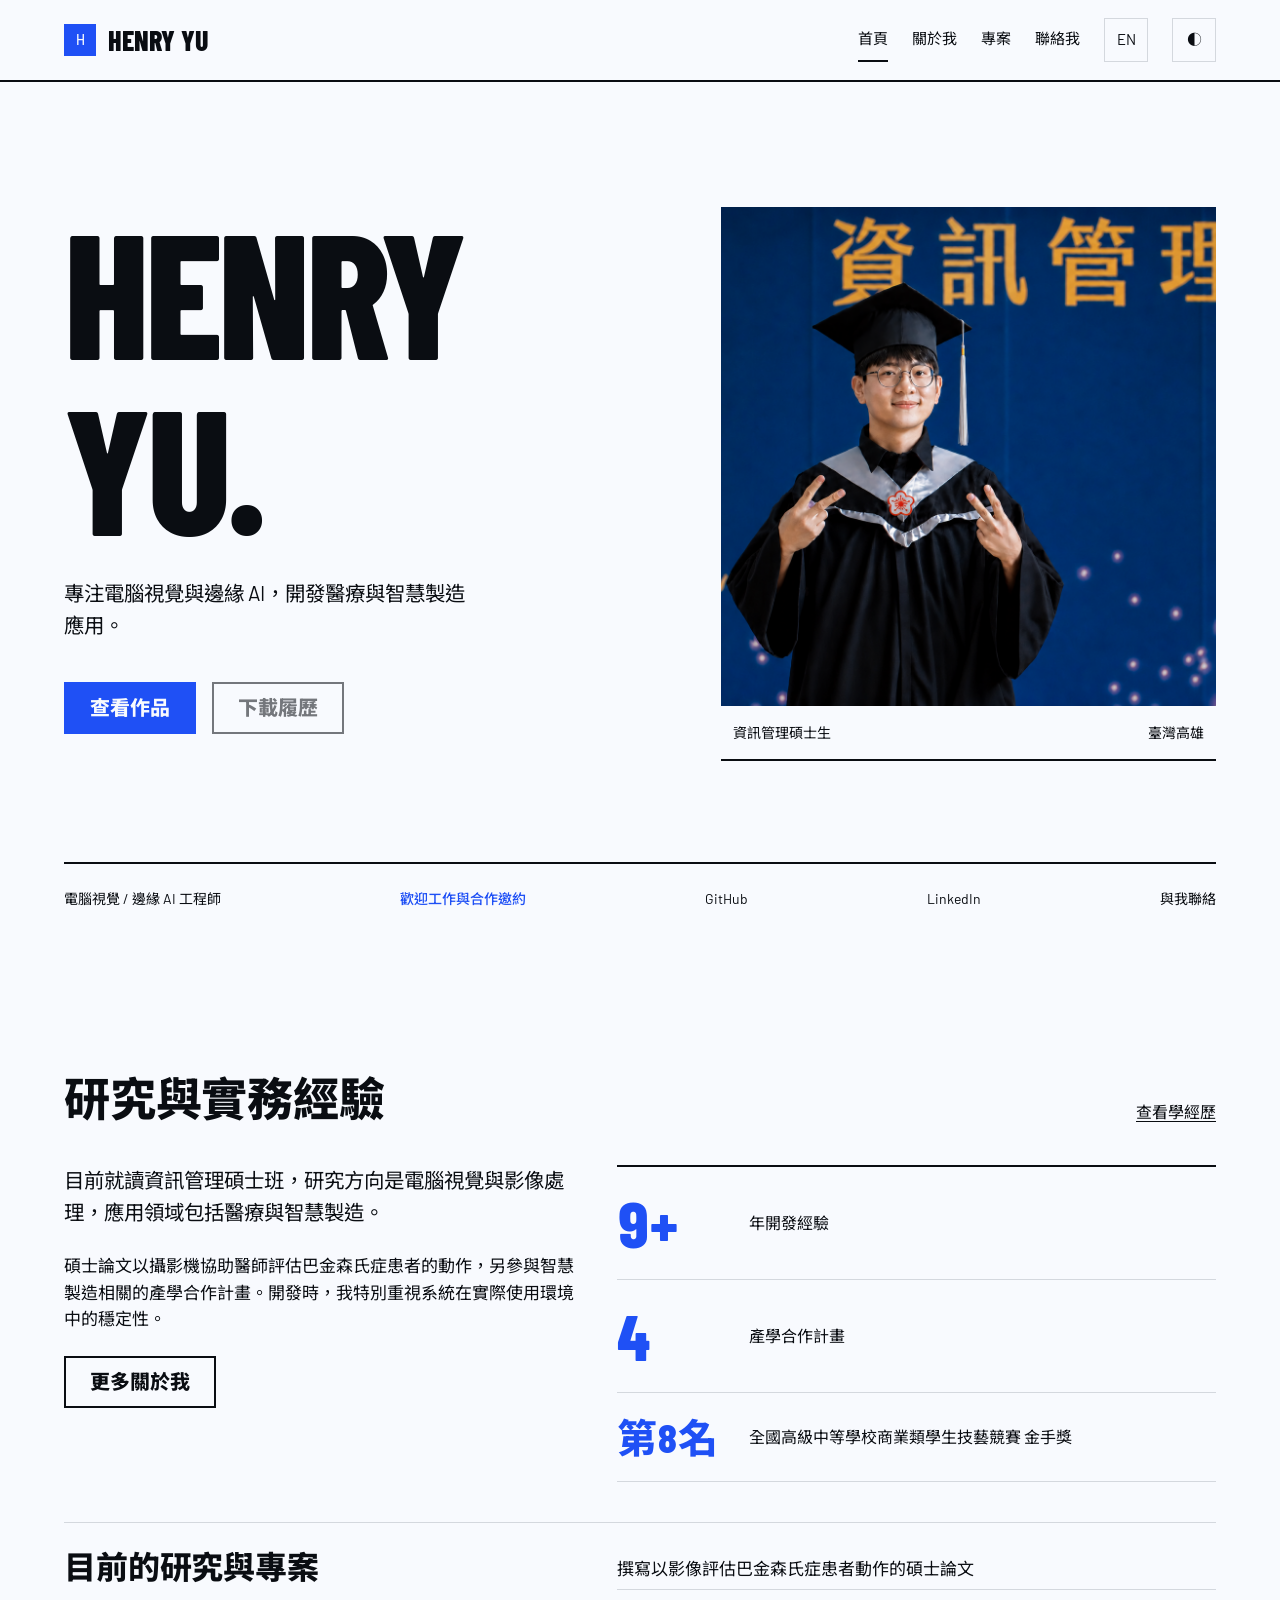
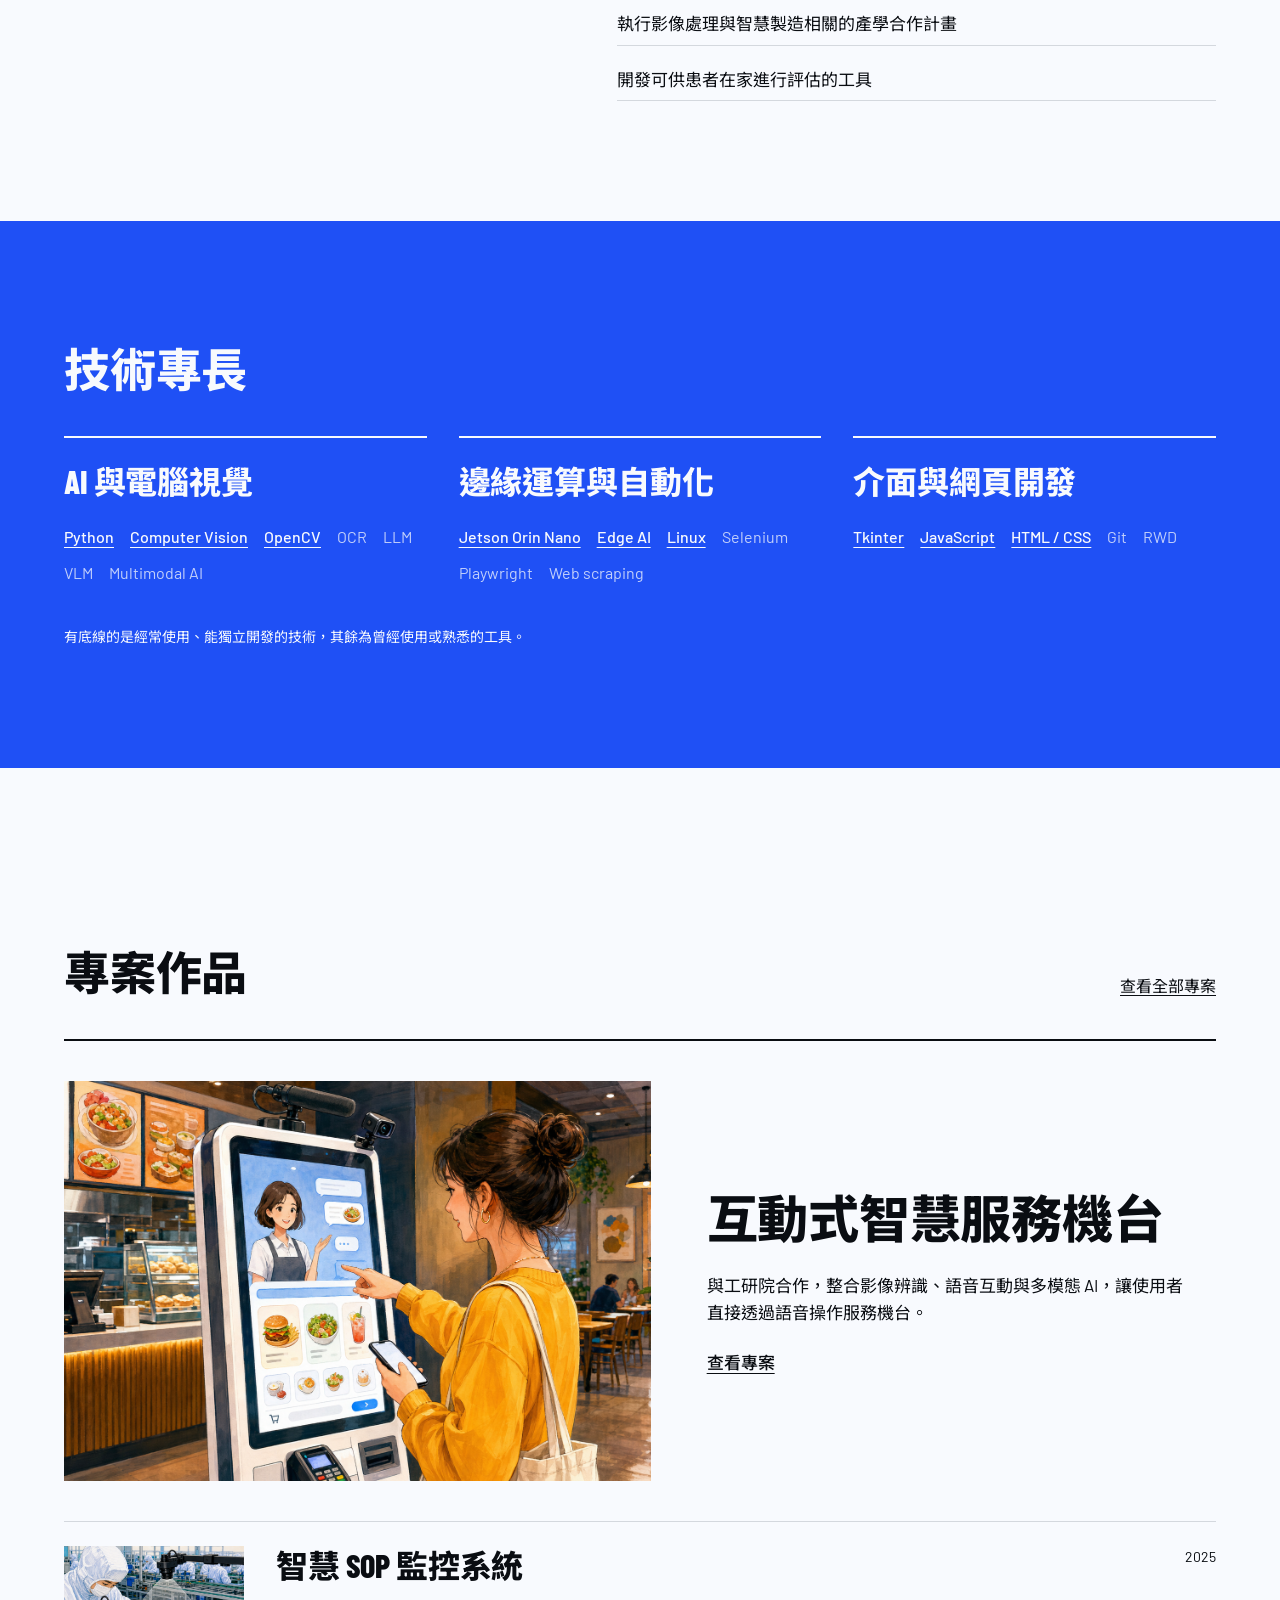
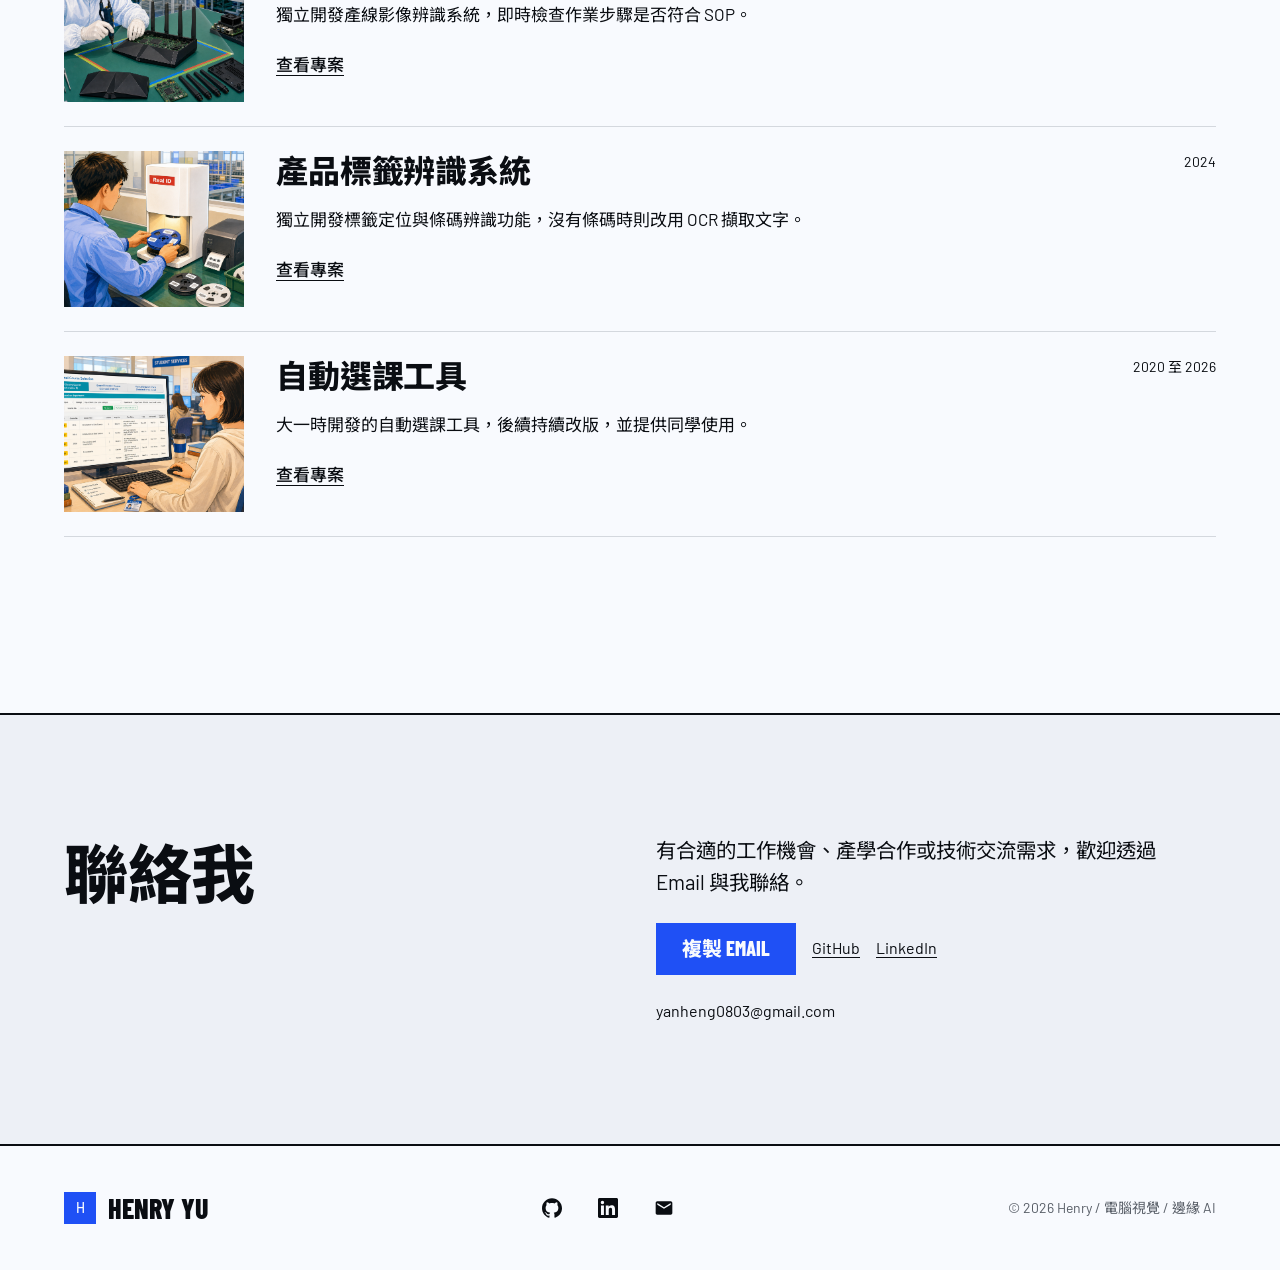
==== commit ca4b97d8: "Rewrite portfolio Chinese copy for Taiwanese readers Use natural resume headings, rewrite the introd" ====
--- a/index.html
+++ b/index.html
@@ -1,17 +1,23 @@
-<!DOCTYPE html><html lang="zh-Hant" data-theme="light"><head>
+<!DOCTYPE html>
+<html lang="zh-Hant" data-theme="light"><head>
 <meta charset="UTF-8">
 <script>
 (function () {
   var root = document.documentElement;
-  var theme = root.getAttribute("data-theme") || "light";
+  var theme = window.matchMedia && window.matchMedia("(prefers-color-scheme: dark)").matches ? "dark" : "light";
+  var themeSource = "system";
   var language = "zh";
   try {
     var saved = localStorage.getItem("pf-theme");
-    if (saved === "dark" || saved === "light") theme = saved;
+    if (saved === "dark" || saved === "light") {
+      theme = saved;
+      themeSource = "user";
+    }
     var savedLanguage = localStorage.getItem("pf-lang");
     if (savedLanguage === "en" || savedLanguage === "zh") language = savedLanguage;
   } catch (_) {}
   root.setAttribute("data-theme", theme);
+  root.setAttribute("data-theme-source", themeSource);
   root.style.colorScheme = theme;
   var markupLanguage = root.lang === "en" ? "en" : "zh";
   if (markupLanguage !== language) root.setAttribute("data-language-pending", "");
@@ -40,7 +46,7 @@
 <div class="bg-fx"></div>
 <div class="progress" id="progress" style="width: 0%;"></div>
 
-<div id="site-nav"><nav class="nav"><div class="nav-in"><a href="index.html" class="logo" aria-label="Henry Yu home"><span class="mk">H</span>Henry Yu</a><div class="nav-right"><div class="nav-links" id="nav-links"><a href="index.html" class="active" aria-current="page" data-en="Home" data-zh="首頁">首頁</a><a href="about.html" data-en="About" data-zh="關於">關於</a><a href="projects.html" data-en="Projects" data-zh="專案">專案</a><a href="index.html#contact" data-en="Contact" data-zh="聯絡">聯絡</a></div><button type="button" class="icon-btn" id="lang" aria-label="切換語言 / language" title="Switch to English">EN</button><button type="button" class="icon-btn" id="theme" aria-label="切換主題 / theme" title="亮/暗" aria-pressed="false">◐</button><button type="button" class="icon-btn burger" id="burger" aria-controls="nav-links" aria-label="選單 / menu" aria-expanded="false"><svg width="20" height="20" viewBox="0 0 24 24" fill="none" stroke="currentColor" stroke-width="1.7" aria-hidden="true"><path d="M4 6h16M4 12h16M4 18h16"></path></svg></button></div></div></nav></div>
+<div id="site-nav"><nav class="nav"><div class="nav-in"><a href="index.html" class="logo" aria-label="Henry Yu home"><span class="mk">H</span>Henry Yu</a><div class="nav-right"><div class="nav-links" id="nav-links"><a href="index.html" class="active" aria-current="page" data-en="Home" data-zh="首頁">首頁</a><a href="about.html" data-en="About" data-zh="關於我">關於我</a><a href="projects.html" data-en="Projects" data-zh="專案">專案</a><a href="index.html#contact" data-en="Contact" data-zh="聯絡我">聯絡我</a></div><button type="button" class="icon-btn" id="lang" aria-label="切換語言 / language" title="Switch to English">EN</button><button type="button" class="icon-btn" id="theme" aria-label="切換主題 / theme" title="亮/暗" aria-pressed="false">◐</button><button type="button" class="icon-btn burger" id="burger" aria-controls="nav-links" aria-label="選單 / menu" aria-expanded="false"><svg width="20" height="20" viewBox="0 0 24 24" fill="none" stroke="currentColor" stroke-width="1.7" aria-hidden="true"><path d="M4 6h16M4 12h16M4 18h16"></path></svg></button></div></div></nav></div>
 <main id="main-content">
 
 <!-- ===== HERO（CV 框景雜誌版） ===== -->
@@ -49,21 +55,21 @@
     <div class="hero-frame">
       <div class="hero-main">
         <h1 aria-label="Henry Yu"><span>Henry</span><span>Yu.</span></h1>
-        <p class="tag" data-en="Computer vision and Edge AI, built for the real world." data-zh="專注電腦視覺與邊緣 AI，讓研究走進真實場景。">專注電腦視覺與邊緣 AI，讓研究走進真實場景。</p>
+        <p class="tag" data-en="Computer vision and Edge AI, built for the real world." data-zh="專注電腦視覺與邊緣 AI，開發醫療與智慧製造應用。">專注電腦視覺與邊緣 AI，開發醫療與智慧製造應用。</p>
         <div class="hero-btns">
-          <a href="projects.html" class="btn btn-primary" data-en="Explore my work" data-zh="探索專案作品">探索專案作品</a>
+          <a href="projects.html" class="btn btn-primary" data-en="Explore my work" data-zh="查看作品">查看作品</a>
           <a href="#" class="btn btn-ghost" data-href="resume" target="_blank" rel="noopener" data-en="Download CV" data-zh="下載履歷" aria-disabled="true" title="履歷 PDF 尚未提供，請先聯絡我">下載履歷</a>
         </div>
         <p class="resume-note" id="resume-status" aria-live="polite"></p>
       </div>
       <figure class="hero-photo">
         <img class="hero-portrait" src="assets/img/me.png" width="1536" height="1024" alt="Henry Yu in his graduation gown" fetchpriority="high">
-        <figcaption class="photo-cap"><span data-en="M.S. student, Information Management" data-zh="資訊管理碩士生">資訊管理碩士生</span><span data-bind="location">高雄 / 臺灣</span></figcaption>
+        <figcaption class="photo-cap"><span data-en="M.S. student, Information Management" data-zh="資訊管理碩士生">資訊管理碩士生</span><span data-bind="location">臺灣高雄</span></figcaption>
       </figure>
     </div>
     <div class="hero-index">
       <span class="hero-role" data-bind="role">電腦視覺 / 邊緣 AI 工程師</span>
-      <span class="status" data-bind="status">開放接案中</span>
+      <span class="status" data-bind="status">歡迎工作與合作邀約</span>
       <a href="https://github.com/yuyan2123" data-href="github" target="_blank" rel="noopener">GitHub</a>
       <a href="https://www.linkedin.com/in/yuyan2123/" data-href="linkedin" target="_blank" rel="noopener">LinkedIn</a>
       <a href="#contact" data-en="Get in touch" data-zh="與我聯絡">與我聯絡</a>
@@ -72,35 +78,35 @@
 </header>
 
 <section class="wrap section-space" id="about-teaser">
-<div class="section-heading"><h2 data-en="Research meets reality" data-zh="把研究，帶進現場。">把研究，帶進現場。</h2><a href="about.html" data-en="Read my story" data-zh="閱讀完整經歷">閱讀完整經歷</a></div>
+<div class="section-heading"><h2 data-en="Research meets reality" data-zh="研究與實務經驗">研究與實務經驗</h2><a href="about.html" data-en="Read my story" data-zh="查看學經歷">查看學經歷</a></div>
 <div class="profile-layout"><article class="profile-copy">
 
-      <p class="big" data-en="I’m a master’s student in Information Management based in Kaohsiung, working on computer vision and image processing for real-world problems, from healthcare to smart manufacturing." data-zh="我是一名來自高雄的資訊管理碩士生，主要做電腦視覺與影像處理，把它們用在真實的問題上，從醫療到智慧製造。">我是一名來自高雄的資訊管理碩士生，主要做電腦視覺與影像處理，把它們用在真實的問題上，從醫療到智慧製造。</p>
-      <p data-en="My thesis builds a camera-based tool that helps doctors objectively assess Parkinson’s disease, and alongside it I run industry-academia projects in smart manufacturing. I care less about clever code and more about whether something holds up reliably once it leaves the lab." data-zh="我的碩士論文是用攝影機協助醫師客觀評估巴金森氏症，同時也接下智慧製造的產學合作計畫。比起把程式寫得多聰明，我更在意一件東西離開實驗室後，能不能穩定地在現實裡運作。">我的碩士論文是用攝影機協助醫師客觀評估巴金森氏症，同時也接下智慧製造的產學合作計畫。比起把程式寫得多聰明，我更在意一件東西離開實驗室後，能不能穩定地在現實裡運作。</p>
-      <div class="more"><a class="btn btn-ghost" href="about.html" data-en="Read full bio" data-zh="完整自我介紹">完整自我介紹</a></div>
-    </article><div class="profile-facts" id="stats"><article class="cell c-stat" data-reveal=""><span class="num">9+</span><span class="k">年開發經驗</span></article><article class="cell c-stat" data-reveal=""><span class="num">4</span><span class="k">產學合作計畫</span></article><article class="cell c-stat" data-reveal=""><span class="num">8th</span><span class="k">全國高級中等學校商業類學生技藝競賽 <span style="white-space:nowrap">金手獎</span></span></article></div></div>
+      <p class="big" data-en="I’m a master’s student in Information Management based in Kaohsiung, working on computer vision and image processing for real-world problems, from healthcare to smart manufacturing." data-zh="目前就讀資訊管理碩士班，研究方向是電腦視覺與影像處理，應用領域包括醫療與智慧製造。">目前就讀資訊管理碩士班，研究方向是電腦視覺與影像處理，應用領域包括醫療與智慧製造。</p>
+      <p data-en="My thesis builds a camera-based tool that helps doctors objectively assess Parkinson’s disease, and alongside it I run industry-academia projects in smart manufacturing. I care less about clever code and more about whether something holds up reliably once it leaves the lab." data-zh="碩士論文以攝影機協助醫師評估巴金森氏症患者的動作，另參與智慧製造相關的產學合作計畫。開發時，我特別重視系統在實際使用環境中的穩定性。">碩士論文以攝影機協助醫師評估巴金森氏症患者的動作，另參與智慧製造相關的產學合作計畫。開發時，我特別重視系統在實際使用環境中的穩定性。</p>
+      <div class="more"><a class="btn btn-ghost" href="about.html" data-en="Read full bio" data-zh="更多關於我">更多關於我</a></div>
+    </article><div class="profile-facts" id="stats"><article class="cell c-stat" data-reveal=""><span class="num">9+</span><span class="k">年開發經驗</span></article><article class="cell c-stat" data-reveal=""><span class="num">4</span><span class="k">產學合作計畫</span></article><article class="cell c-stat" data-reveal=""><span class="num rank">第8名</span><span class="k">全國高級中等學校商業類學生技藝競賽 <span style="white-space:nowrap">金手獎</span></span></article></div></div>
 <aside class="current-note">
 
-      <h3 data-en="What I’m doing" data-zh="正在做的事">正在做的事</h3>
+      <h3 data-en="What I’m doing" data-zh="目前的研究與專案">目前的研究與專案</h3>
       <ul>
-        <li><span class="mn">›</span> <span data-en="Finishing my thesis on camera-based Parkinson’s assessment" data-zh="完成以攝影機評估巴金森氏症的碩士論文">完成以攝影機評估巴金森氏症的碩士論文</span></li>
-        <li><span class="mn">›</span> <span data-en="Running industry projects in vision and smart manufacturing" data-zh="執行影像處理與智慧製造的產學計畫">執行影像處理與智慧製造的產學計畫</span></li>
-        <li><span class="mn">›</span> <span data-en="Turning my research into a tool patients can use at home" data-zh="把研究做成病患在家就能使用的工具">把研究做成病患在家就能使用的工具</span></li>
+        <li><span class="mn">›</span> <span data-en="Finishing my thesis on camera-based Parkinson’s assessment" data-zh="撰寫以影像評估巴金森氏症患者動作的碩士論文">撰寫以影像評估巴金森氏症患者動作的碩士論文</span></li>
+        <li><span class="mn">›</span> <span data-en="Running industry projects in vision and smart manufacturing" data-zh="執行影像處理與智慧製造相關的產學合作計畫">執行影像處理與智慧製造相關的產學合作計畫</span></li>
+        <li><span class="mn">›</span> <span data-en="Turning my research into a tool patients can use at home" data-zh="開發可供患者在家進行評估的工具">開發可供患者在家進行評估的工具</span></li>
       </ul>
     </aside>
 </section>
 <section class="skills-band" id="skills-sec"><div class="wrap">
-<div class="section-heading"><h2 data-en="Tools I work with" data-zh="從模型，到實作。">從模型，到實作。</h2></div>
-<div class="skill-bento" id="skills"><article class="scard"><h3>AI 與電腦視覺</h3><div class="pills"><span class="pill core">Python</span><span class="pill core">Computer Vision</span><span class="pill core">OpenCV</span><span class="pill">OCR</span><span class="pill">LLM</span><span class="pill">VLM</span><span class="pill">Multimodal AI</span></div></article><article class="scard"><h3>邊緣與自動化</h3><div class="pills"><span class="pill core">Jetson Orin Nano</span><span class="pill core">Edge AI</span><span class="pill core">Linux</span><span class="pill">Selenium</span><span class="pill">Playwright</span><span class="pill">Web scraping</span></div></article><article class="scard"><h3>介面與網頁</h3><div class="pills"><span class="pill core">Tkinter</span><span class="pill core">JavaScript</span><span class="pill core"><abbr title="HyperText Markup Language and Cascading Style Sheets">HTML / CSS</abbr></span><span class="pill">Git</span><span class="pill">RWD</span></div></article></div>
-<p class="skill-note" data-en="Underlined skills are my core tools. The rest are tools I have used and can build on." data-zh="底線標示日常主力、能獨立負責的核心技能；其餘為熟悉、能快速上手的工具。">底線標示日常主力、能獨立負責的核心技能；其餘為熟悉、能快速上手的工具。</p>
+<div class="section-heading"><h2 data-en="Tools I work with" data-zh="技術專長">技術專長</h2></div>
+<div class="skill-bento" id="skills"><article class="scard"><h3>AI 與電腦視覺</h3><div class="pills"><span class="pill core">Python</span><span class="pill core">Computer Vision</span><span class="pill core">OpenCV</span><span class="pill">OCR</span><span class="pill">LLM</span><span class="pill">VLM</span><span class="pill">Multimodal AI</span></div></article><article class="scard"><h3>邊緣運算與自動化</h3><div class="pills"><span class="pill core">Jetson Orin Nano</span><span class="pill core">Edge AI</span><span class="pill core">Linux</span><span class="pill">Selenium</span><span class="pill">Playwright</span><span class="pill">Web scraping</span></div></article><article class="scard"><h3>介面與網頁開發</h3><div class="pills"><span class="pill core">Tkinter</span><span class="pill core">JavaScript</span><span class="pill core"><abbr title="HyperText Markup Language and Cascading Style Sheets">HTML / CSS</abbr></span><span class="pill">Git</span><span class="pill">RWD</span></div></article></div>
+<p class="skill-note" data-en="Underlined skills are my core tools. The rest are tools I have used and can build on." data-zh="有底線的是經常使用、能獨立開發的技術，其餘為曾經使用或熟悉的工具。">有底線的是經常使用、能獨立開發的技術，其餘為曾經使用或熟悉的工具。</p>
 </div></section>
 <section class="wrap work-section" id="work">
-<div class="section-heading"><h2 data-en="Work in the real world" data-zh="在真實場景裡運作。">在真實場景裡運作。</h2><a href="projects.html" data-en="View all projects" data-zh="查看全部專案">查看全部專案</a></div>
-<div id="featured-grid"><a class="featured spot" href="project.html?id=itri-smart-kiosk"><div class="cover has-img" style="background-image:url('assets/img/itri-smart-kiosk.png');background-position:center top"></div><div class="body"><span class="ribbon">精選專案</span><h3>互動式智慧服務機台</h3><p>與工研院合作，整合影像、語音與多模態 AI，打造不用動手的服務機台。</p><div class="ptags"><span>多模態 AI</span><span>電腦視覺</span><span>語音互動</span><span>邊緣運算 AI</span><span>產學合作</span></div><span class="plink">看完整介紹</span></div></a><div class="proj-grid"><a class="pcard spot" href="project.html?id=smart-sop" data-tags="Computer Vision|Edge AI|Smart manufacturing|Industry collaboration"><div class="pcover has-img" style="background-image:url('assets/img/smart-sop.png');background-position:center top"></div><div class="pbody"><div class="ptop"><h3>智慧 SOP 監控系統</h3><span class="year">2025</span></div><p>獨立開發現場視覺系統，即時追蹤作業步驟、檢查 SOP。</p><div class="ptags"><span>電腦視覺</span><span>邊緣運算 AI</span><span>智慧製造</span><span>產學合作</span></div><span class="plink">查看專案</span></div></a><a class="pcard spot" href="project.html?id=label-inspection" data-tags="Computer Vision|Barcode recognition|Smart manufacturing|Industry collaboration"><div class="pcover has-img" style="background-image:url('assets/img/label-inspection.png')"></div><div class="pbody"><div class="ptop"><h3>標籤辨識檢測</h3><span class="year">2024</span></div><p>從標籤定位、條碼解碼到 OCR 備援，獨立完成檢測系統。</p><div class="ptags"><span>電腦視覺</span><span>條碼辨識</span><span>智慧製造</span><span>產學合作</span></div><span class="plink">查看專案</span></div></a><a class="pcard spot" href="project.html?id=course-grabber" data-tags="Automation|Web scraping|Python|Side project"><div class="pcover has-img" style="background-image:url('assets/img/course-grabber.png')"></div><div class="pbody"><div class="ptop"><h3>選課搶課程式</h3><span class="year">2020 ,  2026</span></div><p>從大一的一天開發，到持續維護、讓同學也能使用的選課工具。</p><div class="ptags"><span>自動化</span><span>網頁爬蟲</span><span>Python</span><span>個人專案</span></div><span class="plink">查看專案</span></div></a></div></div>
+<div class="section-heading"><h2 data-en="Work in the real world" data-zh="專案作品">專案作品</h2><a href="projects.html" data-en="View all projects" data-zh="查看全部專案">查看全部專案</a></div>
+<div id="featured-grid"><a class="featured spot" href="project.html?id=itri-smart-kiosk"><div class="cover has-img" style="background-image:url('assets/img/itri-smart-kiosk.png');background-position:center top"></div><div class="body"><span class="ribbon">精選專案</span><h3>互動式智慧服務機台</h3><p>與工研院合作，整合影像辨識、語音互動與多模態 AI，讓使用者直接透過語音操作服務機台。</p><div class="ptags"><span>多模態 AI</span><span>電腦視覺</span><span>語音互動</span><span>邊緣 AI</span><span>產學合作</span></div><span class="plink">查看專案</span></div></a><div class="proj-grid"><a class="pcard spot" href="project.html?id=smart-sop" data-tags="Computer Vision|Edge AI|Smart manufacturing|Industry collaboration"><div class="pcover has-img" style="background-image:url('assets/img/smart-sop.png');background-position:center top"></div><div class="pbody"><div class="ptop"><h3>智慧 SOP 監控系統</h3><span class="year">2025</span></div><p>獨立開發產線影像辨識系統，即時檢查作業步驟是否符合 SOP。</p><div class="ptags"><span>電腦視覺</span><span>邊緣 AI</span><span>智慧製造</span><span>產學合作</span></div><span class="plink">查看專案</span></div></a><a class="pcard spot" href="project.html?id=label-inspection" data-tags="Computer Vision|Barcode recognition|Smart manufacturing|Industry collaboration"><div class="pcover has-img" style="background-image:url('assets/img/label-inspection.png')"></div><div class="pbody"><div class="ptop"><h3>產品標籤辨識系統</h3><span class="year">2024</span></div><p>獨立開發標籤定位與條碼辨識功能，沒有條碼時則改用 OCR 擷取文字。</p><div class="ptags"><span>電腦視覺</span><span>條碼辨識</span><span>智慧製造</span><span>產學合作</span></div><span class="plink">查看專案</span></div></a><a class="pcard spot" href="project.html?id=course-grabber" data-tags="Automation|Web scraping|Python|Side project"><div class="pcover has-img" style="background-image:url('assets/img/course-grabber.png')"></div><div class="pbody"><div class="ptop"><h3>自動選課工具</h3><span class="year">2020 至 2026</span></div><p>大一時開發的自動選課工具，後續持續改版，並提供同學使用。</p><div class="ptags"><span>自動化</span><span>網頁爬蟲</span><span>Python</span><span>個人專案</span></div><span class="plink">查看專案</span></div></a></div></div>
 </section>
 <section class="contact" id="contact"><div class="wrap"><div class="inner">
-<h2 data-en="Let’s talk." data-zh="下一步，聊聊吧。">下一步，聊聊吧。</h2>
-<div class="contact-body"><p data-en="For roles, collaborations, or a conversation about computer vision." data-zh="工作機會、專案合作，或聊聊電腦視覺，都歡迎找我。">工作機會、專案合作，或聊聊電腦視覺，都歡迎找我。</p>
+<h2 data-en="Let’s talk." data-zh="聯絡我">聯絡我</h2>
+<div class="contact-body"><p data-en="For roles, collaborations, or a conversation about computer vision." data-zh="有合適的工作機會、產學合作或技術交流需求，歡迎透過 Email 與我聯絡。">有合適的工作機會、產學合作或技術交流需求，歡迎透過 Email 與我聯絡。</p>
 <div class="cbtns"><a class="btn btn-primary" id="mailbtn" href="mailto:yanheng0803@gmail.com" data-href="email" data-en="Copy email" data-zh="複製 Email">複製 Email</a><a href="https://github.com/yuyan2123" data-href="github" target="_blank" rel="noopener">GitHub</a><a href="https://www.linkedin.com/in/yuyan2123/" data-href="linkedin" target="_blank" rel="noopener">LinkedIn</a></div>
 <p class="copy" id="copyhint" data-bind="email" aria-live="polite">yanheng0803@gmail.com</p></div>
 </div></div></section>
@@ -111,4 +117,5 @@
 <script src="assets/js/app.js"></script>
 
 
+
 </body></html>
--- a/assets/css/style.css
+++ b/assets/css/style.css
@@ -73,6 +73,7 @@
 .profile-facts .c-stat{display:grid;grid-template-columns:100px minmax(0,1fr);align-items:center;gap:var(--gap-columns);padding-block:var(--space-lg);border-bottom:1px solid var(--color-rule)}
 .c-stat .num{font:800 64px/1 var(--font-display);color:var(--color-signal);font-variant-numeric:tabular-nums}
 .c-stat .k{font-size:16px}
+.c-stat .num.rank{font-size:40px;white-space:nowrap}
 .current-note{margin-top:var(--space-xl);display:grid;grid-template-columns:minmax(0,1fr) minmax(0,1.15fr);gap:var(--gap-columns);padding-top:var(--space-lg);border-top:1px solid var(--color-rule)}
 .current-note h3{font-size:32px}
 .current-note ul{list-style:none;padding:0}
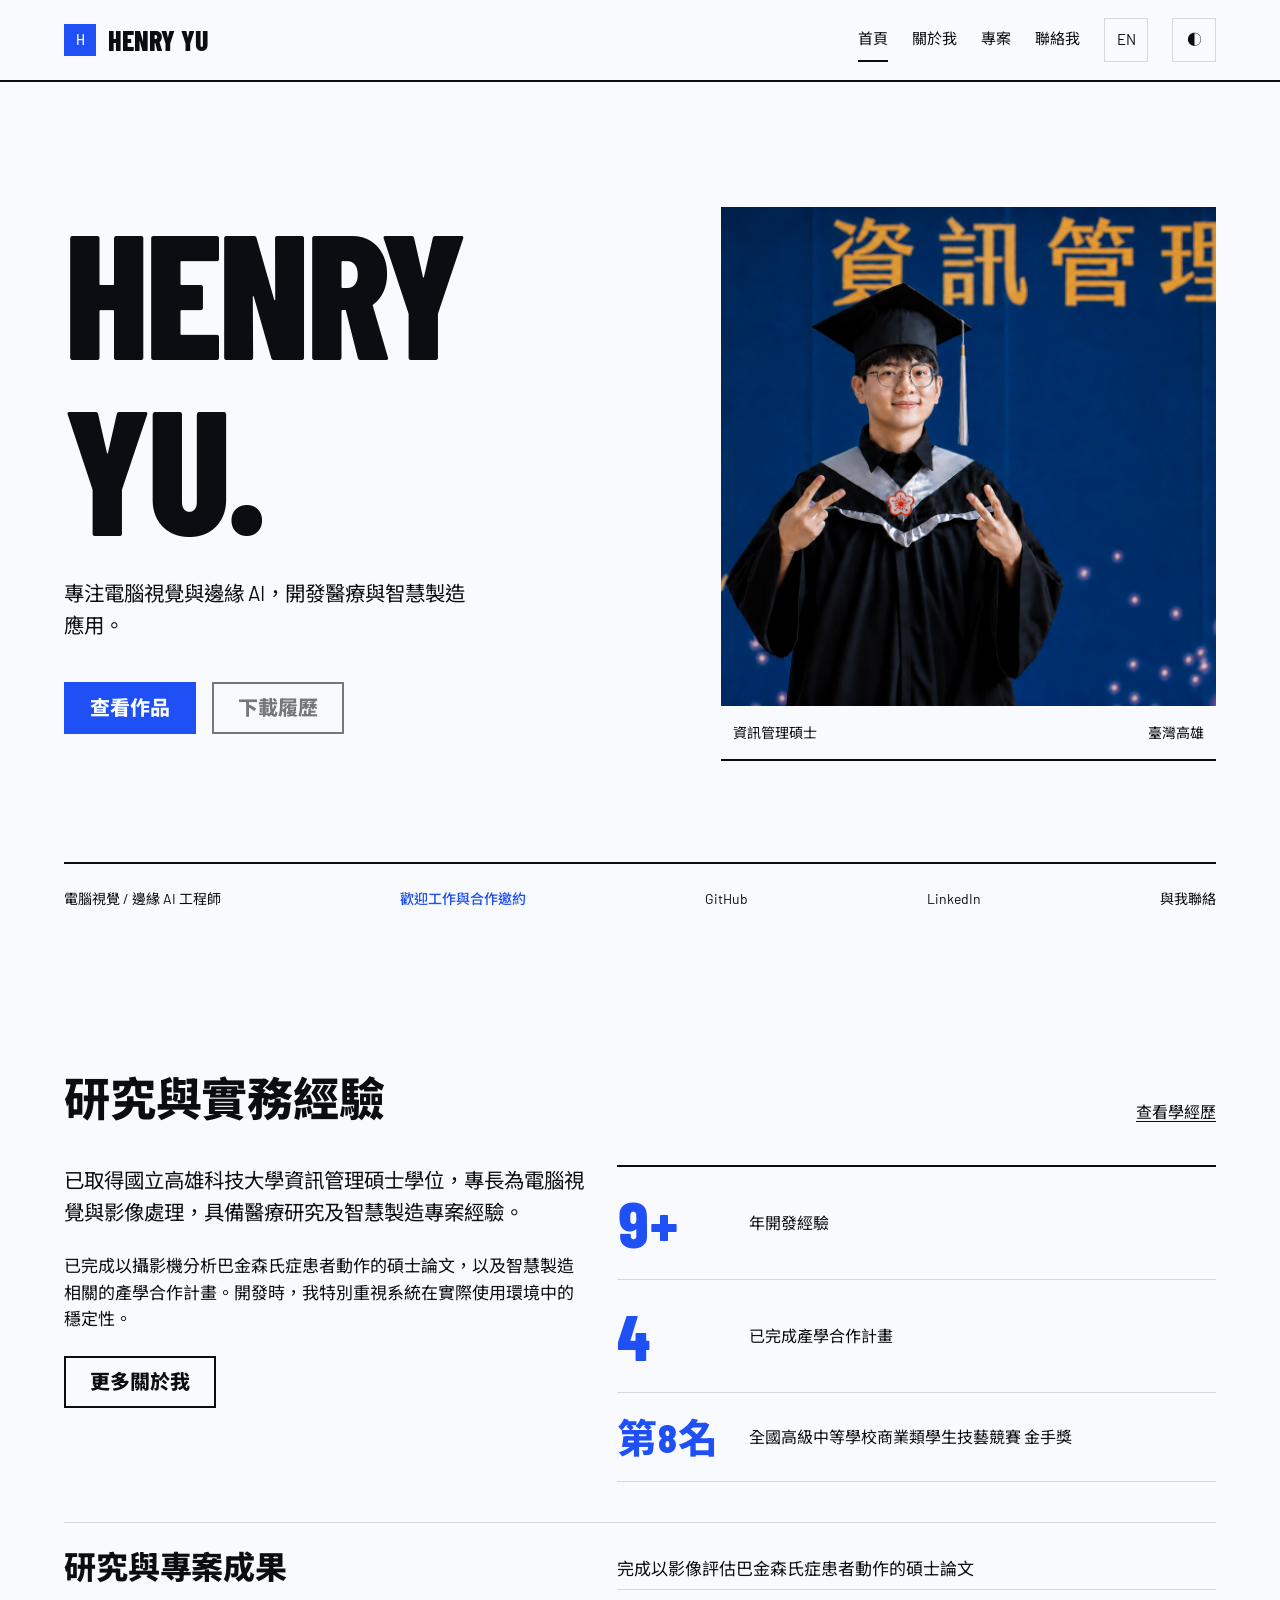
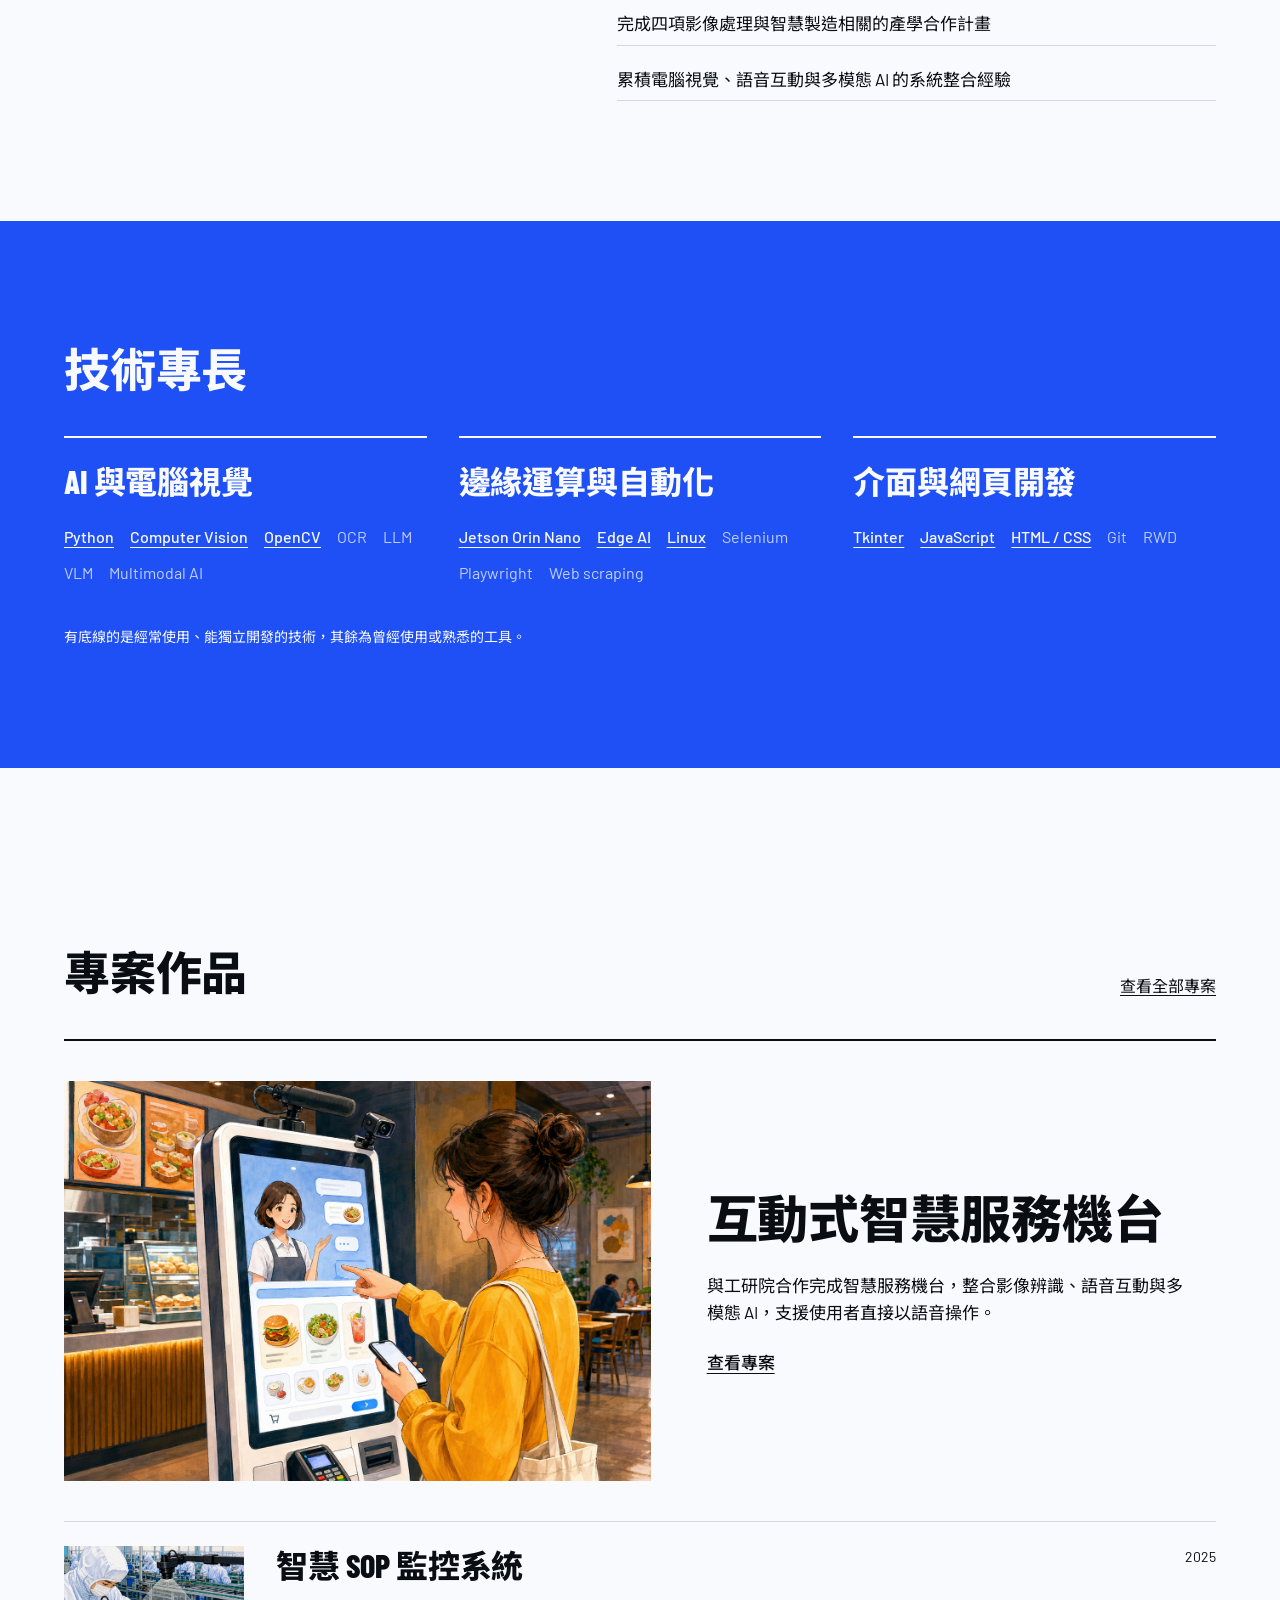
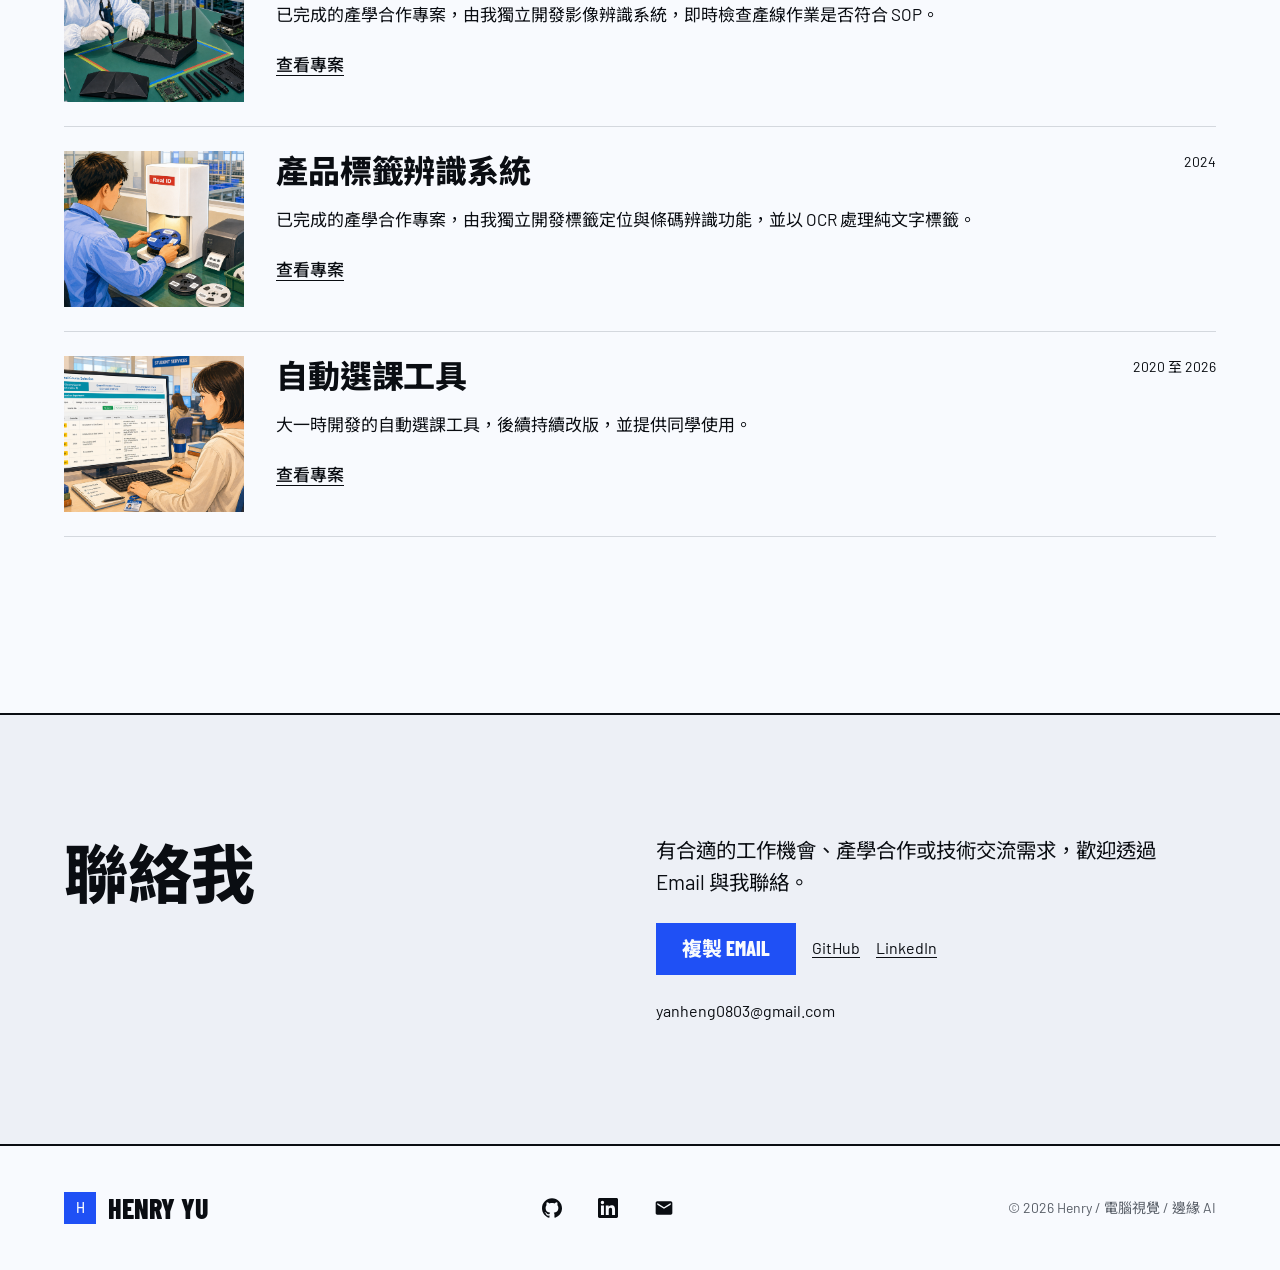
==== commit 51f22da3: "Update portfolio to reflect graduation and completed research Present the Information Management deg" ====
--- a/index.html
+++ b/index.html
@@ -64,7 +64,7 @@
       </div>
       <figure class="hero-photo">
         <img class="hero-portrait" src="assets/img/me.png" width="1536" height="1024" alt="Henry Yu in his graduation gown" fetchpriority="high">
-        <figcaption class="photo-cap"><span data-en="M.S. student, Information Management" data-zh="資訊管理碩士生">資訊管理碩士生</span><span data-bind="location">臺灣高雄</span></figcaption>
+        <figcaption class="photo-cap"><span data-en="M.S., Information Management" data-zh="資訊管理碩士">資訊管理碩士</span><span data-bind="location">臺灣高雄</span></figcaption>
       </figure>
     </div>
     <div class="hero-index">
@@ -81,17 +81,17 @@
 <div class="section-heading"><h2 data-en="Research meets reality" data-zh="研究與實務經驗">研究與實務經驗</h2><a href="about.html" data-en="Read my story" data-zh="查看學經歷">查看學經歷</a></div>
 <div class="profile-layout"><article class="profile-copy">
 
-      <p class="big" data-en="I’m a master’s student in Information Management based in Kaohsiung, working on computer vision and image processing for real-world problems, from healthcare to smart manufacturing." data-zh="目前就讀資訊管理碩士班，研究方向是電腦視覺與影像處理，應用領域包括醫療與智慧製造。">目前就讀資訊管理碩士班，研究方向是電腦視覺與影像處理，應用領域包括醫療與智慧製造。</p>
-      <p data-en="My thesis builds a camera-based tool that helps doctors objectively assess Parkinson’s disease, and alongside it I run industry-academia projects in smart manufacturing. I care less about clever code and more about whether something holds up reliably once it leaves the lab." data-zh="碩士論文以攝影機協助醫師評估巴金森氏症患者的動作，另參與智慧製造相關的產學合作計畫。開發時，我特別重視系統在實際使用環境中的穩定性。">碩士論文以攝影機協助醫師評估巴金森氏症患者的動作，另參與智慧製造相關的產學合作計畫。開發時，我特別重視系統在實際使用環境中的穩定性。</p>
+      <p class="big" data-en="I hold a master’s degree in Information Management from National Kaohsiung University of Science and Technology, with experience in computer vision, image processing, healthcare research and smart manufacturing." data-zh="已取得國立高雄科技大學資訊管理碩士學位，專長為電腦視覺與影像處理，具備醫療研究及智慧製造專案經驗。">已取得國立高雄科技大學資訊管理碩士學位，專長為電腦視覺與影像處理，具備醫療研究及智慧製造專案經驗。</p>
+      <p data-en="My master’s thesis focused on camera-based movement analysis for Parkinson’s assessment. I also completed industry-academia projects in smart manufacturing, focusing on systems that work reliably in practice." data-zh="已完成以攝影機分析巴金森氏症患者動作的碩士論文，以及智慧製造相關的產學合作計畫。開發時，我特別重視系統在實際使用環境中的穩定性。">已完成以攝影機分析巴金森氏症患者動作的碩士論文，以及智慧製造相關的產學合作計畫。開發時，我特別重視系統在實際使用環境中的穩定性。</p>
       <div class="more"><a class="btn btn-ghost" href="about.html" data-en="Read full bio" data-zh="更多關於我">更多關於我</a></div>
-    </article><div class="profile-facts" id="stats"><article class="cell c-stat" data-reveal=""><span class="num">9+</span><span class="k">年開發經驗</span></article><article class="cell c-stat" data-reveal=""><span class="num">4</span><span class="k">產學合作計畫</span></article><article class="cell c-stat" data-reveal=""><span class="num rank">第8名</span><span class="k">全國高級中等學校商業類學生技藝競賽 <span style="white-space:nowrap">金手獎</span></span></article></div></div>
+    </article><div class="profile-facts" id="stats"><article class="cell c-stat" data-reveal=""><span class="num">9+</span><span class="k">年開發經驗</span></article><article class="cell c-stat" data-reveal=""><span class="num">4</span><span class="k">已完成產學合作計畫</span></article><article class="cell c-stat" data-reveal=""><span class="num rank">第8名</span><span class="k">全國高級中等學校商業類學生技藝競賽 <span style="white-space:nowrap">金手獎</span></span></article></div></div>
 <aside class="current-note">
 
-      <h3 data-en="What I’m doing" data-zh="目前的研究與專案">目前的研究與專案</h3>
+      <h3 data-en="Completed research and projects" data-zh="研究與專案成果">研究與專案成果</h3>
       <ul>
-        <li><span class="mn">›</span> <span data-en="Finishing my thesis on camera-based Parkinson’s assessment" data-zh="撰寫以影像評估巴金森氏症患者動作的碩士論文">撰寫以影像評估巴金森氏症患者動作的碩士論文</span></li>
-        <li><span class="mn">›</span> <span data-en="Running industry projects in vision and smart manufacturing" data-zh="執行影像處理與智慧製造相關的產學合作計畫">執行影像處理與智慧製造相關的產學合作計畫</span></li>
-        <li><span class="mn">›</span> <span data-en="Turning my research into a tool patients can use at home" data-zh="開發可供患者在家進行評估的工具">開發可供患者在家進行評估的工具</span></li>
+        <li><span class="mn">›</span> <span data-en="Completed my thesis on camera-based Parkinson’s movement assessment" data-zh="完成以影像評估巴金森氏症患者動作的碩士論文">完成以影像評估巴金森氏症患者動作的碩士論文</span></li>
+        <li><span class="mn">›</span> <span data-en="Completed four industry-academia projects in vision and smart manufacturing" data-zh="完成四項影像處理與智慧製造相關的產學合作計畫">完成四項影像處理與智慧製造相關的產學合作計畫</span></li>
+        <li><span class="mn">›</span> <span data-en="Integrated vision, voice and multimodal AI in an ITRI collaboration" data-zh="累積電腦視覺、語音互動與多模態 AI 的系統整合經驗">累積電腦視覺、語音互動與多模態 AI 的系統整合經驗</span></li>
       </ul>
     </aside>
 </section>
@@ -102,7 +102,7 @@
 </div></section>
 <section class="wrap work-section" id="work">
 <div class="section-heading"><h2 data-en="Work in the real world" data-zh="專案作品">專案作品</h2><a href="projects.html" data-en="View all projects" data-zh="查看全部專案">查看全部專案</a></div>
-<div id="featured-grid"><a class="featured spot" href="project.html?id=itri-smart-kiosk"><div class="cover has-img" style="background-image:url('assets/img/itri-smart-kiosk.png');background-position:center top"></div><div class="body"><span class="ribbon">精選專案</span><h3>互動式智慧服務機台</h3><p>與工研院合作，整合影像辨識、語音互動與多模態 AI，讓使用者直接透過語音操作服務機台。</p><div class="ptags"><span>多模態 AI</span><span>電腦視覺</span><span>語音互動</span><span>邊緣 AI</span><span>產學合作</span></div><span class="plink">查看專案</span></div></a><div class="proj-grid"><a class="pcard spot" href="project.html?id=smart-sop" data-tags="Computer Vision|Edge AI|Smart manufacturing|Industry collaboration"><div class="pcover has-img" style="background-image:url('assets/img/smart-sop.png');background-position:center top"></div><div class="pbody"><div class="ptop"><h3>智慧 SOP 監控系統</h3><span class="year">2025</span></div><p>獨立開發產線影像辨識系統，即時檢查作業步驟是否符合 SOP。</p><div class="ptags"><span>電腦視覺</span><span>邊緣 AI</span><span>智慧製造</span><span>產學合作</span></div><span class="plink">查看專案</span></div></a><a class="pcard spot" href="project.html?id=label-inspection" data-tags="Computer Vision|Barcode recognition|Smart manufacturing|Industry collaboration"><div class="pcover has-img" style="background-image:url('assets/img/label-inspection.png')"></div><div class="pbody"><div class="ptop"><h3>產品標籤辨識系統</h3><span class="year">2024</span></div><p>獨立開發標籤定位與條碼辨識功能，沒有條碼時則改用 OCR 擷取文字。</p><div class="ptags"><span>電腦視覺</span><span>條碼辨識</span><span>智慧製造</span><span>產學合作</span></div><span class="plink">查看專案</span></div></a><a class="pcard spot" href="project.html?id=course-grabber" data-tags="Automation|Web scraping|Python|Side project"><div class="pcover has-img" style="background-image:url('assets/img/course-grabber.png')"></div><div class="pbody"><div class="ptop"><h3>自動選課工具</h3><span class="year">2020 至 2026</span></div><p>大一時開發的自動選課工具，後續持續改版，並提供同學使用。</p><div class="ptags"><span>自動化</span><span>網頁爬蟲</span><span>Python</span><span>個人專案</span></div><span class="plink">查看專案</span></div></a></div></div>
+<div id="featured-grid"><a class="featured spot" href="project.html?id=itri-smart-kiosk"><div class="cover has-img" style="background-image:url('assets/img/itri-smart-kiosk.png');background-position:center top"></div><div class="body"><span class="ribbon">精選專案</span><h3>互動式智慧服務機台</h3><p>與工研院合作完成智慧服務機台，整合影像辨識、語音互動與多模態 AI，支援使用者直接以語音操作。</p><div class="ptags"><span>多模態 AI</span><span>電腦視覺</span><span>語音互動</span><span>邊緣 AI</span><span>產學合作</span></div><span class="plink">查看專案</span></div></a><div class="proj-grid"><a class="pcard spot" href="project.html?id=smart-sop" data-tags="Computer Vision|Edge AI|Smart manufacturing|Industry collaboration"><div class="pcover has-img" style="background-image:url('assets/img/smart-sop.png');background-position:center top"></div><div class="pbody"><div class="ptop"><h3>智慧 SOP 監控系統</h3><span class="year">2025</span></div><p>已完成的產學合作專案，由我獨立開發影像辨識系統，即時檢查產線作業是否符合 SOP。</p><div class="ptags"><span>電腦視覺</span><span>邊緣 AI</span><span>智慧製造</span><span>產學合作</span></div><span class="plink">查看專案</span></div></a><a class="pcard spot" href="project.html?id=label-inspection" data-tags="Computer Vision|Barcode recognition|Smart manufacturing|Industry collaboration"><div class="pcover has-img" style="background-image:url('assets/img/label-inspection.png')"></div><div class="pbody"><div class="ptop"><h3>產品標籤辨識系統</h3><span class="year">2024</span></div><p>已完成的產學合作專案，由我獨立開發標籤定位與條碼辨識功能，並以 OCR 處理純文字標籤。</p><div class="ptags"><span>電腦視覺</span><span>條碼辨識</span><span>智慧製造</span><span>產學合作</span></div><span class="plink">查看專案</span></div></a><a class="pcard spot" href="project.html?id=course-grabber" data-tags="Automation|Web scraping|Python|Side project"><div class="pcover has-img" style="background-image:url('assets/img/course-grabber.png')"></div><div class="pbody"><div class="ptop"><h3>自動選課工具</h3><span class="year">2020 至 2026</span></div><p>大一時開發的自動選課工具，後續持續改版，並提供同學使用。</p><div class="ptags"><span>自動化</span><span>網頁爬蟲</span><span>Python</span><span>個人專案</span></div><span class="plink">查看專案</span></div></a></div></div>
 </section>
 <section class="contact" id="contact"><div class="wrap"><div class="inner">
 <h2 data-en="Let’s talk." data-zh="聯絡我">聯絡我</h2>
@@ -118,4 +118,5 @@
 
 
 
+
 </body></html>
--- a/assets/css/style.css
+++ b/assets/css/style.css
@@ -132,7 +132,10 @@
 .about-hero h1{font-size:clamp(64px,7vw,100px)!important;font-weight:800!important;margin:0 0 var(--space-lg)!important}
 .about-hero .role{font-size:var(--text-lead)!important}
 .about-hero .tag{margin-top:var(--space-lg);max-width:48ch}
-.prose{max-width:75ch;margin-left:auto;line-height:1.75}
+.prose{max-width:75ch;margin-inline:auto;line-height:1.75}
+.about-story{padding-block:0}
+.about-story .sec-quiet{max-width:75ch;margin-inline:auto}
+.about-story .prose p{max-width:none}
 .prose p+p{margin-top:var(--space-lg)}
 .prose .lead-line{font-size:var(--text-lead);font-weight:500}
 .timeline{border-top:2px solid var(--color-ink)}
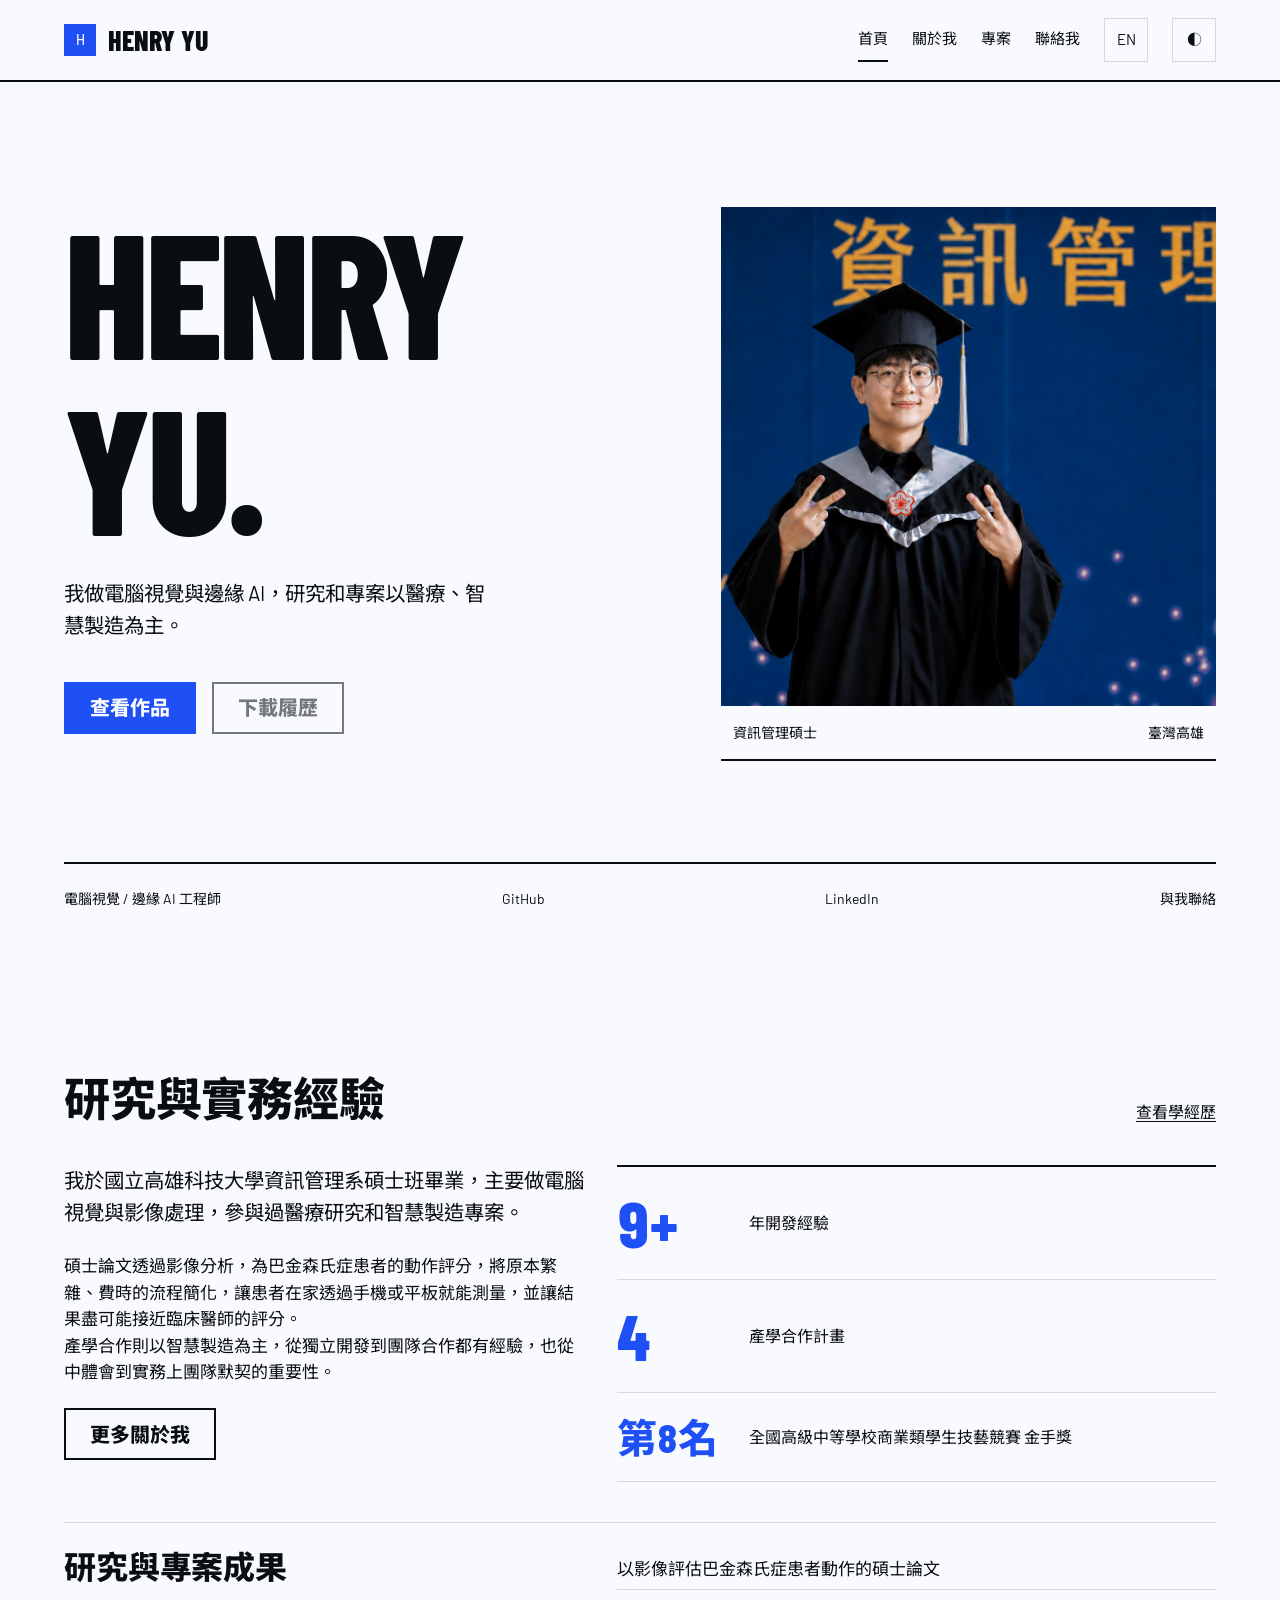
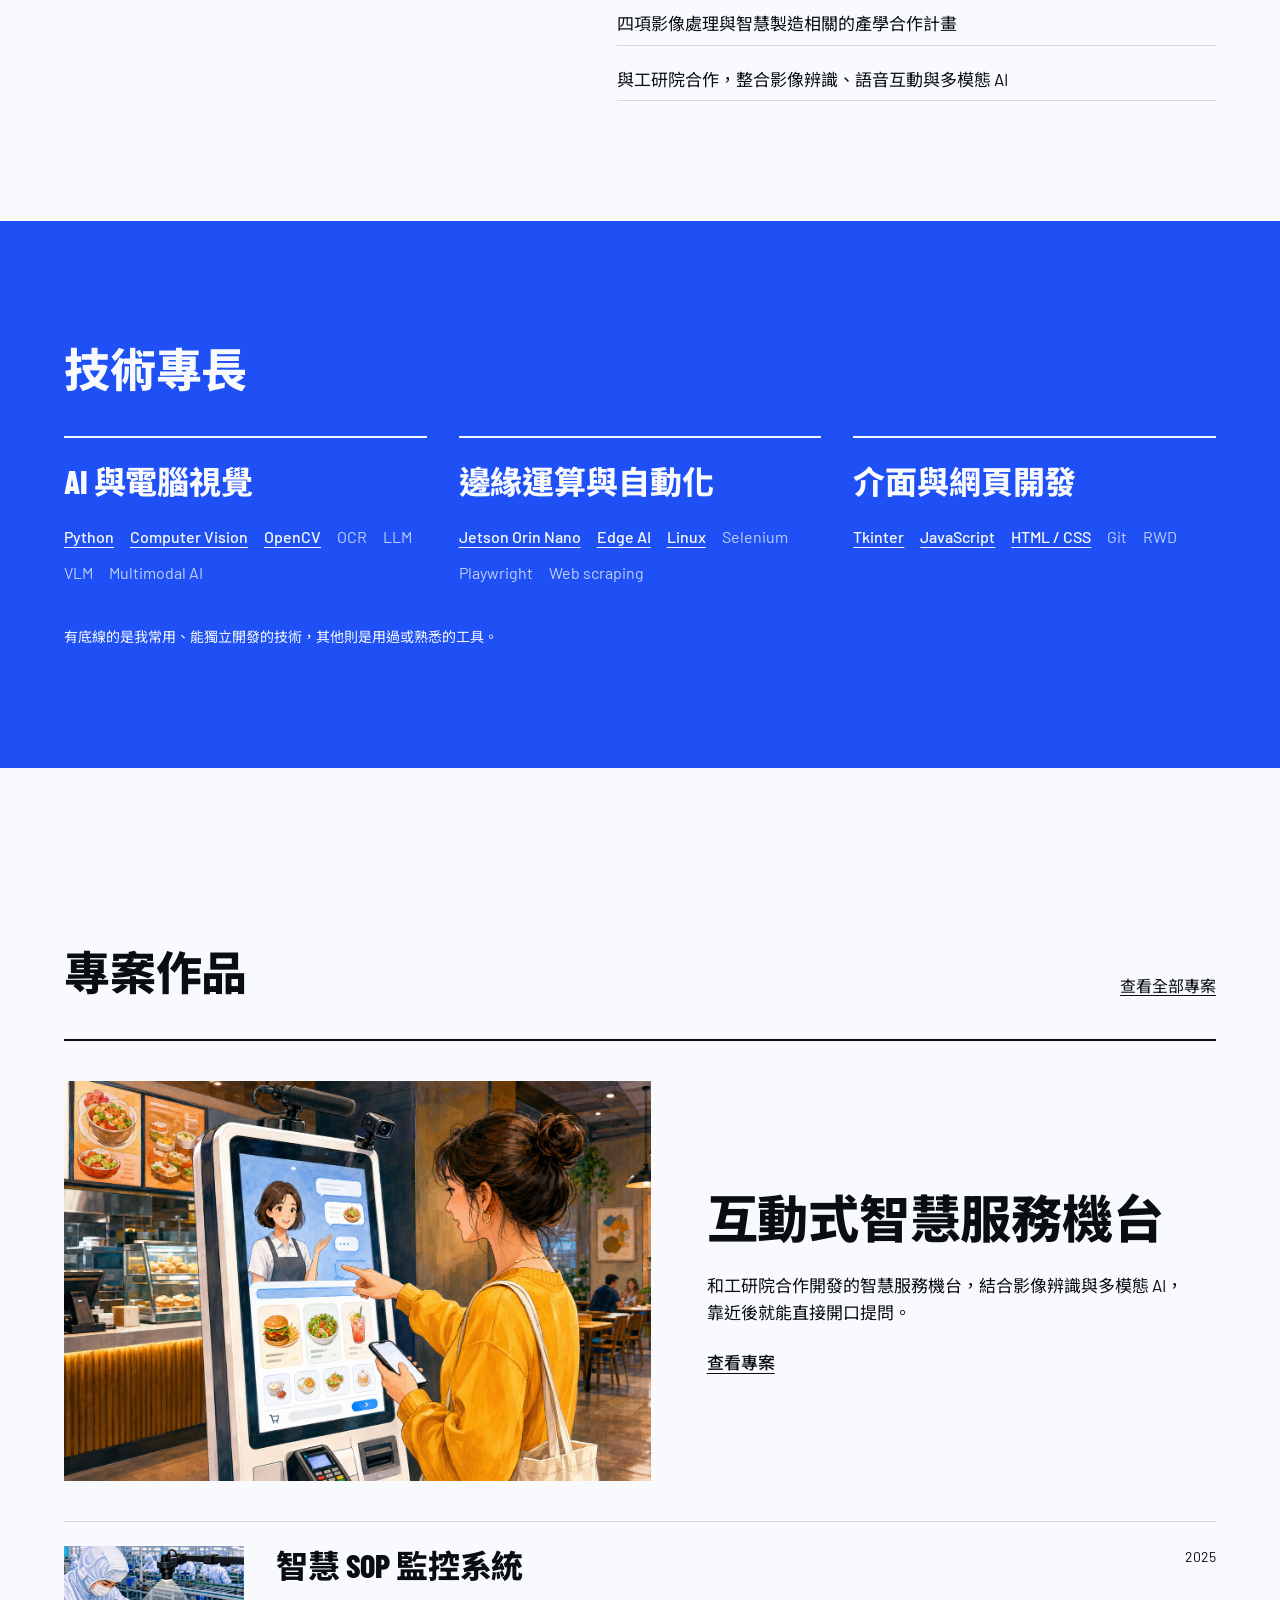
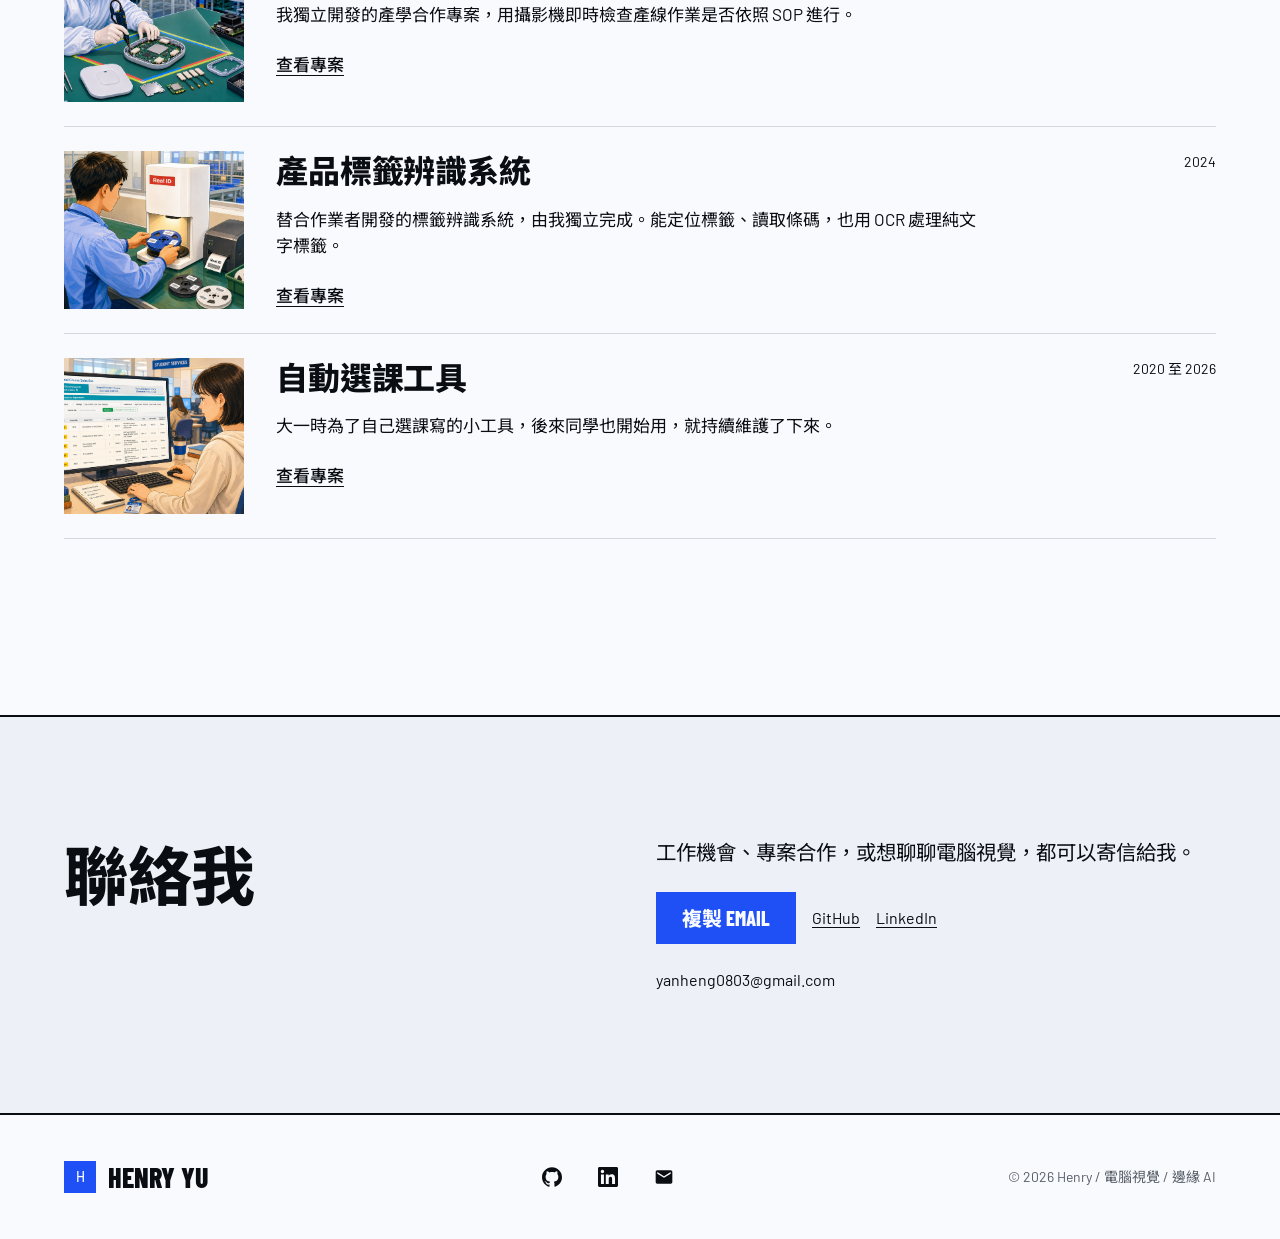
==== commit 70f34aaa: "Refresh portfolio copy, project details, and SOP artwork" ====
--- a/index.html
+++ b/index.html
@@ -55,7 +55,7 @@
     <div class="hero-frame">
       <div class="hero-main">
         <h1 aria-label="Henry Yu"><span>Henry</span><span>Yu.</span></h1>
-        <p class="tag" data-en="Computer vision and Edge AI, built for the real world." data-zh="專注電腦視覺與邊緣 AI，開發醫療與智慧製造應用。">專注電腦視覺與邊緣 AI，開發醫療與智慧製造應用。</p>
+        <p class="tag" data-en="Computer vision and Edge AI, built for the real world." data-zh="我做電腦視覺與邊緣 AI，研究和專案以醫療、智慧製造為主。">我做電腦視覺與邊緣 AI，研究和專案以醫療、智慧製造為主。</p>
         <div class="hero-btns">
           <a href="projects.html" class="btn btn-primary" data-en="Explore my work" data-zh="查看作品">查看作品</a>
           <a href="#" class="btn btn-ghost" data-href="resume" target="_blank" rel="noopener" data-en="Download CV" data-zh="下載履歷" aria-disabled="true" title="履歷 PDF 尚未提供，請先聯絡我">下載履歷</a>
@@ -69,7 +69,6 @@
     </div>
     <div class="hero-index">
       <span class="hero-role" data-bind="role">電腦視覺 / 邊緣 AI 工程師</span>
-      <span class="status" data-bind="status">歡迎工作與合作邀約</span>
       <a href="https://github.com/yuyan2123" data-href="github" target="_blank" rel="noopener">GitHub</a>
       <a href="https://www.linkedin.com/in/yuyan2123/" data-href="linkedin" target="_blank" rel="noopener">LinkedIn</a>
       <a href="#contact" data-en="Get in touch" data-zh="與我聯絡">與我聯絡</a>
@@ -81,32 +80,33 @@
 <div class="section-heading"><h2 data-en="Research meets reality" data-zh="研究與實務經驗">研究與實務經驗</h2><a href="about.html" data-en="Read my story" data-zh="查看學經歷">查看學經歷</a></div>
 <div class="profile-layout"><article class="profile-copy">
 
-      <p class="big" data-en="I hold a master’s degree in Information Management from National Kaohsiung University of Science and Technology, with experience in computer vision, image processing, healthcare research and smart manufacturing." data-zh="已取得國立高雄科技大學資訊管理碩士學位，專長為電腦視覺與影像處理，具備醫療研究及智慧製造專案經驗。">已取得國立高雄科技大學資訊管理碩士學位，專長為電腦視覺與影像處理，具備醫療研究及智慧製造專案經驗。</p>
-      <p data-en="My master’s thesis focused on camera-based movement analysis for Parkinson’s assessment. I also completed industry-academia projects in smart manufacturing, focusing on systems that work reliably in practice." data-zh="已完成以攝影機分析巴金森氏症患者動作的碩士論文，以及智慧製造相關的產學合作計畫。開發時，我特別重視系統在實際使用環境中的穩定性。">已完成以攝影機分析巴金森氏症患者動作的碩士論文，以及智慧製造相關的產學合作計畫。開發時，我特別重視系統在實際使用環境中的穩定性。</p>
+      <p class="big" data-en="I graduated with a master's degree in Information Management from National Kaohsiung University of Science and Technology. My main focus is computer vision and image processing, with experience in healthcare research and smart manufacturing projects." data-zh="我於國立高雄科技大學資訊管理系碩士班畢業，主要做電腦視覺與影像處理，參與過醫療研究和智慧製造專案。">我於國立高雄科技大學資訊管理系碩士班畢業，主要做電腦視覺與影像處理，參與過醫療研究和智慧製造專案。</p>
+      <p data-en="My master's thesis used image analysis to score movements in people with Parkinson's disease. It simplified a complicated, time-consuming assessment so patients could complete it at home with a phone or tablet, while aiming for scores as close as possible to those given by clinicians." data-zh="碩士論文透過影像分析，為巴金森氏症患者的動作評分，將原本繁雜、費時的流程簡化，讓患者在家透過手機或平板就能測量，並讓結果盡可能接近臨床醫師的評分。">碩士論文透過影像分析，為巴金森氏症患者的動作評分，將原本繁雜、費時的流程簡化，讓患者在家透過手機或平板就能測量，並讓結果盡可能接近臨床醫師的評分。</p>
+      <p data-en="My industry-academia projects mainly focused on smart manufacturing. I've worked both independently and as part of a team, and learned how much it matters for teammates to work in sync in practice." data-zh="產學合作則以智慧製造為主，從獨立開發到團隊合作都有經驗，也從中體會到實務上團隊默契的重要性。">產學合作則以智慧製造為主，從獨立開發到團隊合作都有經驗，也從中體會到實務上團隊默契的重要性。</p>
       <div class="more"><a class="btn btn-ghost" href="about.html" data-en="Read full bio" data-zh="更多關於我">更多關於我</a></div>
-    </article><div class="profile-facts" id="stats"><article class="cell c-stat" data-reveal=""><span class="num">9+</span><span class="k">年開發經驗</span></article><article class="cell c-stat" data-reveal=""><span class="num">4</span><span class="k">已完成產學合作計畫</span></article><article class="cell c-stat" data-reveal=""><span class="num rank">第8名</span><span class="k">全國高級中等學校商業類學生技藝競賽 <span style="white-space:nowrap">金手獎</span></span></article></div></div>
+    </article><div class="profile-facts" id="stats"><article class="cell c-stat" data-reveal=""><span class="num">9+</span><span class="k">年開發經驗</span></article><article class="cell c-stat" data-reveal=""><span class="num">4</span><span class="k">產學合作計畫</span></article><article class="cell c-stat" data-reveal=""><span class="num rank">第8名</span><span class="k">全國高級中等學校商業類學生技藝競賽 <span style="white-space:nowrap">金手獎</span></span></article></div></div>
 <aside class="current-note">
 
-      <h3 data-en="Completed research and projects" data-zh="研究與專案成果">研究與專案成果</h3>
+      <h3 data-en="Research and project outcomes" data-zh="研究與專案成果">研究與專案成果</h3>
       <ul>
-        <li><span class="mn">›</span> <span data-en="Completed my thesis on camera-based Parkinson’s movement assessment" data-zh="完成以影像評估巴金森氏症患者動作的碩士論文">完成以影像評估巴金森氏症患者動作的碩士論文</span></li>
-        <li><span class="mn">›</span> <span data-en="Completed four industry-academia projects in vision and smart manufacturing" data-zh="完成四項影像處理與智慧製造相關的產學合作計畫">完成四項影像處理與智慧製造相關的產學合作計畫</span></li>
-        <li><span class="mn">›</span> <span data-en="Integrated vision, voice and multimodal AI in an ITRI collaboration" data-zh="累積電腦視覺、語音互動與多模態 AI 的系統整合經驗">累積電腦視覺、語音互動與多模態 AI 的系統整合經驗</span></li>
+        <li><span class="mn">›</span> <span data-en="Thesis on camera-based Parkinson’s movement assessment" data-zh="以影像評估巴金森氏症患者動作的碩士論文">以影像評估巴金森氏症患者動作的碩士論文</span></li>
+        <li><span class="mn">›</span> <span data-en="Four industry-academia projects in vision and smart manufacturing" data-zh="四項影像處理與智慧製造相關的產學合作計畫">四項影像處理與智慧製造相關的產學合作計畫</span></li>
+        <li><span class="mn">›</span> <span data-en="Integrated vision, voice and multimodal AI in an ITRI collaboration" data-zh="與工研院合作，整合影像辨識、語音互動與多模態 AI">與工研院合作，整合影像辨識、語音互動與多模態 AI</span></li>
       </ul>
     </aside>
 </section>
 <section class="skills-band" id="skills-sec"><div class="wrap">
 <div class="section-heading"><h2 data-en="Tools I work with" data-zh="技術專長">技術專長</h2></div>
 <div class="skill-bento" id="skills"><article class="scard"><h3>AI 與電腦視覺</h3><div class="pills"><span class="pill core">Python</span><span class="pill core">Computer Vision</span><span class="pill core">OpenCV</span><span class="pill">OCR</span><span class="pill">LLM</span><span class="pill">VLM</span><span class="pill">Multimodal AI</span></div></article><article class="scard"><h3>邊緣運算與自動化</h3><div class="pills"><span class="pill core">Jetson Orin Nano</span><span class="pill core">Edge AI</span><span class="pill core">Linux</span><span class="pill">Selenium</span><span class="pill">Playwright</span><span class="pill">Web scraping</span></div></article><article class="scard"><h3>介面與網頁開發</h3><div class="pills"><span class="pill core">Tkinter</span><span class="pill core">JavaScript</span><span class="pill core"><abbr title="HyperText Markup Language and Cascading Style Sheets">HTML / CSS</abbr></span><span class="pill">Git</span><span class="pill">RWD</span></div></article></div>
-<p class="skill-note" data-en="Underlined skills are my core tools. The rest are tools I have used and can build on." data-zh="有底線的是經常使用、能獨立開發的技術，其餘為曾經使用或熟悉的工具。">有底線的是經常使用、能獨立開發的技術，其餘為曾經使用或熟悉的工具。</p>
+<p class="skill-note" data-en="Underlined skills are my core tools. The rest are tools I have used and can build on." data-zh="有底線的是我常用、能獨立開發的技術，其他則是用過或熟悉的工具。">有底線的是我常用、能獨立開發的技術，其他則是用過或熟悉的工具。</p>
 </div></section>
 <section class="wrap work-section" id="work">
 <div class="section-heading"><h2 data-en="Work in the real world" data-zh="專案作品">專案作品</h2><a href="projects.html" data-en="View all projects" data-zh="查看全部專案">查看全部專案</a></div>
-<div id="featured-grid"><a class="featured spot" href="project.html?id=itri-smart-kiosk"><div class="cover has-img" style="background-image:url('assets/img/itri-smart-kiosk.png');background-position:center top"></div><div class="body"><span class="ribbon">精選專案</span><h3>互動式智慧服務機台</h3><p>與工研院合作完成智慧服務機台，整合影像辨識、語音互動與多模態 AI，支援使用者直接以語音操作。</p><div class="ptags"><span>多模態 AI</span><span>電腦視覺</span><span>語音互動</span><span>邊緣 AI</span><span>產學合作</span></div><span class="plink">查看專案</span></div></a><div class="proj-grid"><a class="pcard spot" href="project.html?id=smart-sop" data-tags="Computer Vision|Edge AI|Smart manufacturing|Industry collaboration"><div class="pcover has-img" style="background-image:url('assets/img/smart-sop.png');background-position:center top"></div><div class="pbody"><div class="ptop"><h3>智慧 SOP 監控系統</h3><span class="year">2025</span></div><p>已完成的產學合作專案，由我獨立開發影像辨識系統，即時檢查產線作業是否符合 SOP。</p><div class="ptags"><span>電腦視覺</span><span>邊緣 AI</span><span>智慧製造</span><span>產學合作</span></div><span class="plink">查看專案</span></div></a><a class="pcard spot" href="project.html?id=label-inspection" data-tags="Computer Vision|Barcode recognition|Smart manufacturing|Industry collaboration"><div class="pcover has-img" style="background-image:url('assets/img/label-inspection.png')"></div><div class="pbody"><div class="ptop"><h3>產品標籤辨識系統</h3><span class="year">2024</span></div><p>已完成的產學合作專案，由我獨立開發標籤定位與條碼辨識功能，並以 OCR 處理純文字標籤。</p><div class="ptags"><span>電腦視覺</span><span>條碼辨識</span><span>智慧製造</span><span>產學合作</span></div><span class="plink">查看專案</span></div></a><a class="pcard spot" href="project.html?id=course-grabber" data-tags="Automation|Web scraping|Python|Side project"><div class="pcover has-img" style="background-image:url('assets/img/course-grabber.png')"></div><div class="pbody"><div class="ptop"><h3>自動選課工具</h3><span class="year">2020 至 2026</span></div><p>大一時開發的自動選課工具，後續持續改版，並提供同學使用。</p><div class="ptags"><span>自動化</span><span>網頁爬蟲</span><span>Python</span><span>個人專案</span></div><span class="plink">查看專案</span></div></a></div></div>
+<div id="featured-grid"><a class="featured spot" href="project.html?id=itri-smart-kiosk"><div class="cover has-img" style="background-image:url('assets/img/itri-smart-kiosk.png');background-position:center top"></div><div class="body"><span class="ribbon">精選專案</span><h3>互動式智慧服務機台</h3><p>和工研院合作開發的智慧服務機台，結合影像辨識與多模態 AI，靠近後就能直接開口提問。</p><div class="ptags"><span>多模態 AI</span><span>電腦視覺</span><span>語音互動</span><span>邊緣 AI</span><span>產學合作</span></div><span class="plink">查看專案</span></div></a><div class="proj-grid"><a class="pcard spot" href="project.html?id=smart-sop" data-tags="Computer Vision|Edge AI|Smart manufacturing|Industry collaboration"><div class="pcover has-img" style="background-image:url('assets/img/smart-sop.png');background-position:center top"></div><div class="pbody"><div class="ptop"><h3>智慧 SOP 監控系統</h3><span class="year">2025</span></div><p>我獨立開發的產學合作專案，用攝影機即時檢查產線作業是否依照 SOP 進行。</p><div class="ptags"><span>電腦視覺</span><span>邊緣 AI</span><span>智慧製造</span><span>產學合作</span></div><span class="plink">查看專案</span></div></a><a class="pcard spot" href="project.html?id=label-inspection" data-tags="Computer Vision|Barcode recognition|Smart manufacturing|Industry collaboration"><div class="pcover has-img" style="background-image:url('assets/img/label-inspection.png')"></div><div class="pbody"><div class="ptop"><h3>產品標籤辨識系統</h3><span class="year">2024</span></div><p>替合作業者開發的標籤辨識系統，由我獨立完成。能定位標籤、讀取條碼，也用 OCR 處理純文字標籤。</p><div class="ptags"><span>電腦視覺</span><span>條碼辨識</span><span>智慧製造</span><span>產學合作</span></div><span class="plink">查看專案</span></div></a><a class="pcard spot" href="project.html?id=course-grabber" data-tags="Automation|Web scraping|Python|Side project"><div class="pcover has-img" style="background-image:url('assets/img/course-grabber.png')"></div><div class="pbody"><div class="ptop"><h3>自動選課工具</h3><span class="year">2020 至 2026</span></div><p>大一時為了自己選課寫的小工具，後來同學也開始用，就持續維護了下來。</p><div class="ptags"><span>自動化</span><span>網頁爬蟲</span><span>Python</span><span>個人專案</span></div><span class="plink">查看專案</span></div></a></div></div>
 </section>
 <section class="contact" id="contact"><div class="wrap"><div class="inner">
 <h2 data-en="Let’s talk." data-zh="聯絡我">聯絡我</h2>
-<div class="contact-body"><p data-en="For roles, collaborations, or a conversation about computer vision." data-zh="有合適的工作機會、產學合作或技術交流需求，歡迎透過 Email 與我聯絡。">有合適的工作機會、產學合作或技術交流需求，歡迎透過 Email 與我聯絡。</p>
+<div class="contact-body"><p data-en="For roles, collaborations, or a conversation about computer vision." data-zh="工作機會、專案合作，或想聊聊電腦視覺，都可以寄信給我。">工作機會、專案合作，或想聊聊電腦視覺，都可以寄信給我。</p>
 <div class="cbtns"><a class="btn btn-primary" id="mailbtn" href="mailto:yanheng0803@gmail.com" data-href="email" data-en="Copy email" data-zh="複製 Email">複製 Email</a><a href="https://github.com/yuyan2123" data-href="github" target="_blank" rel="noopener">GitHub</a><a href="https://www.linkedin.com/in/yuyan2123/" data-href="linkedin" target="_blank" rel="noopener">LinkedIn</a></div>
 <p class="copy" id="copyhint" data-bind="email" aria-live="polite">yanheng0803@gmail.com</p></div>
 </div></div></section>
